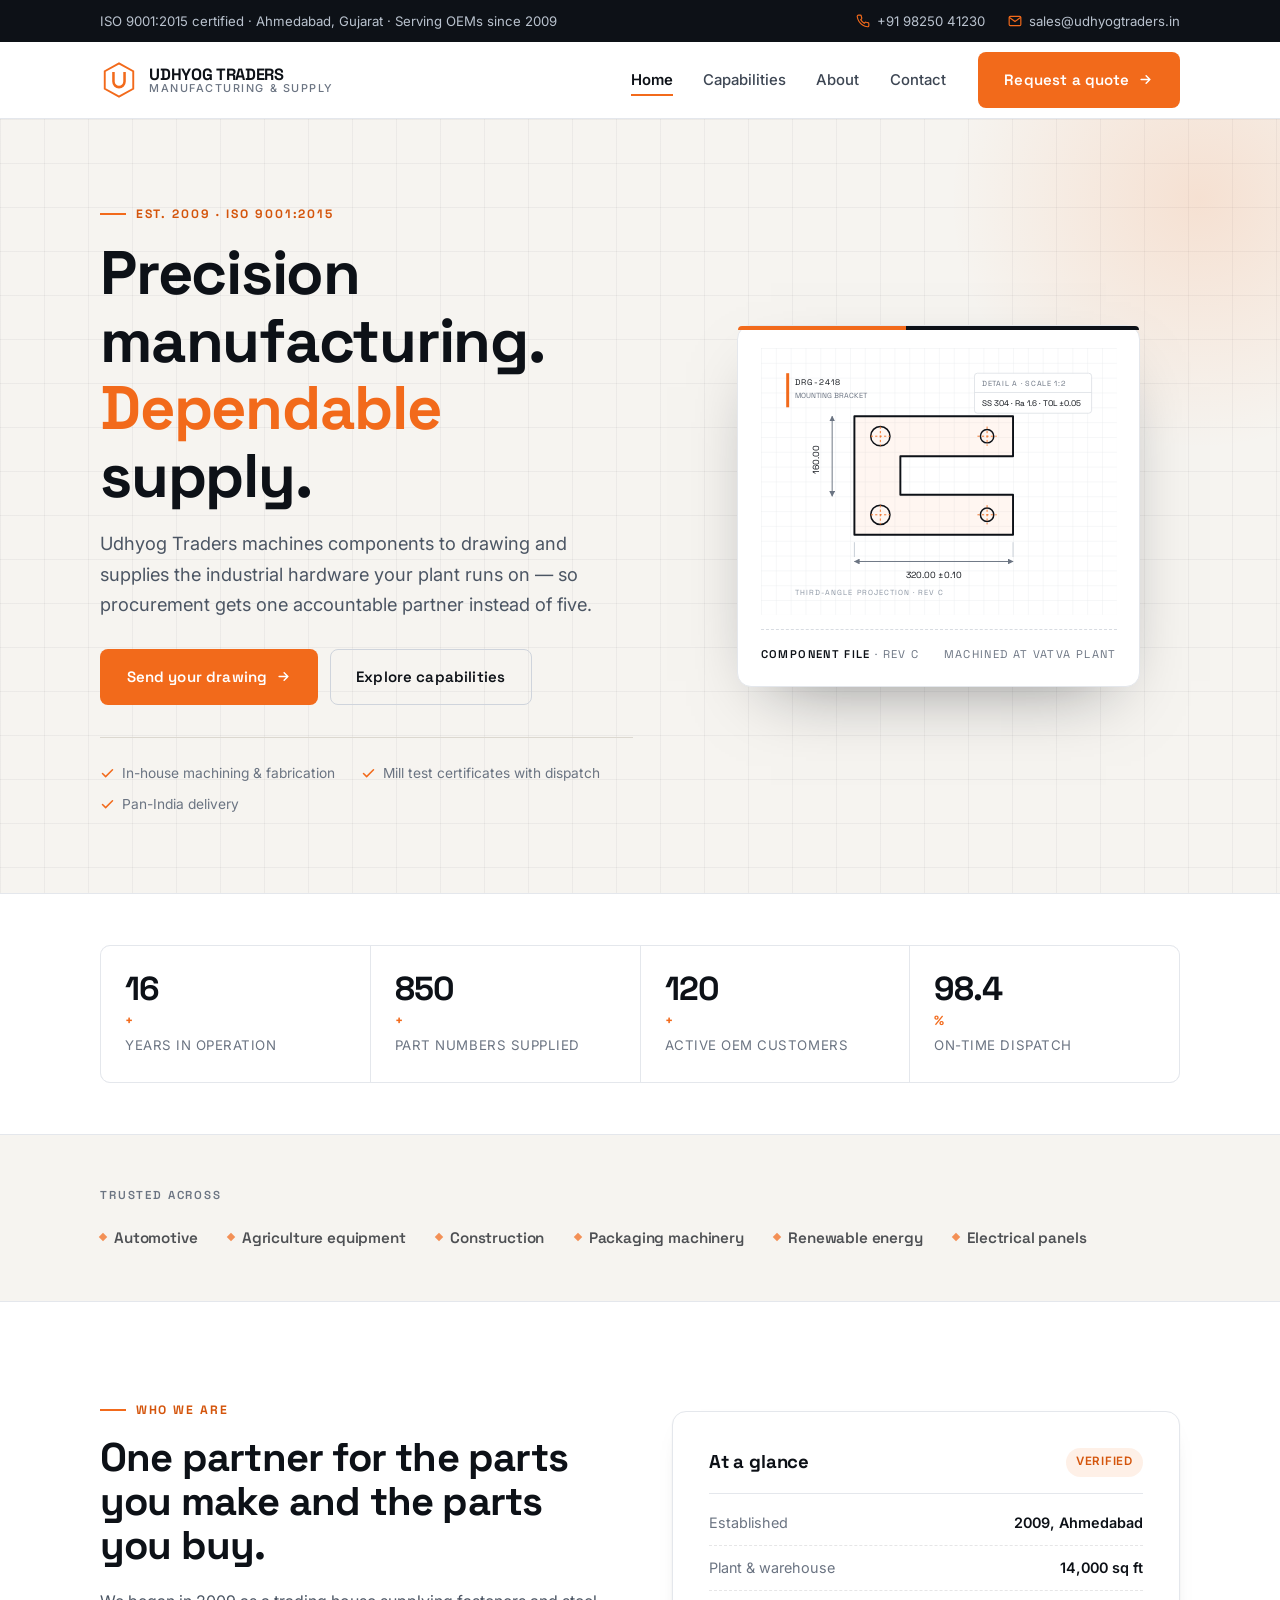
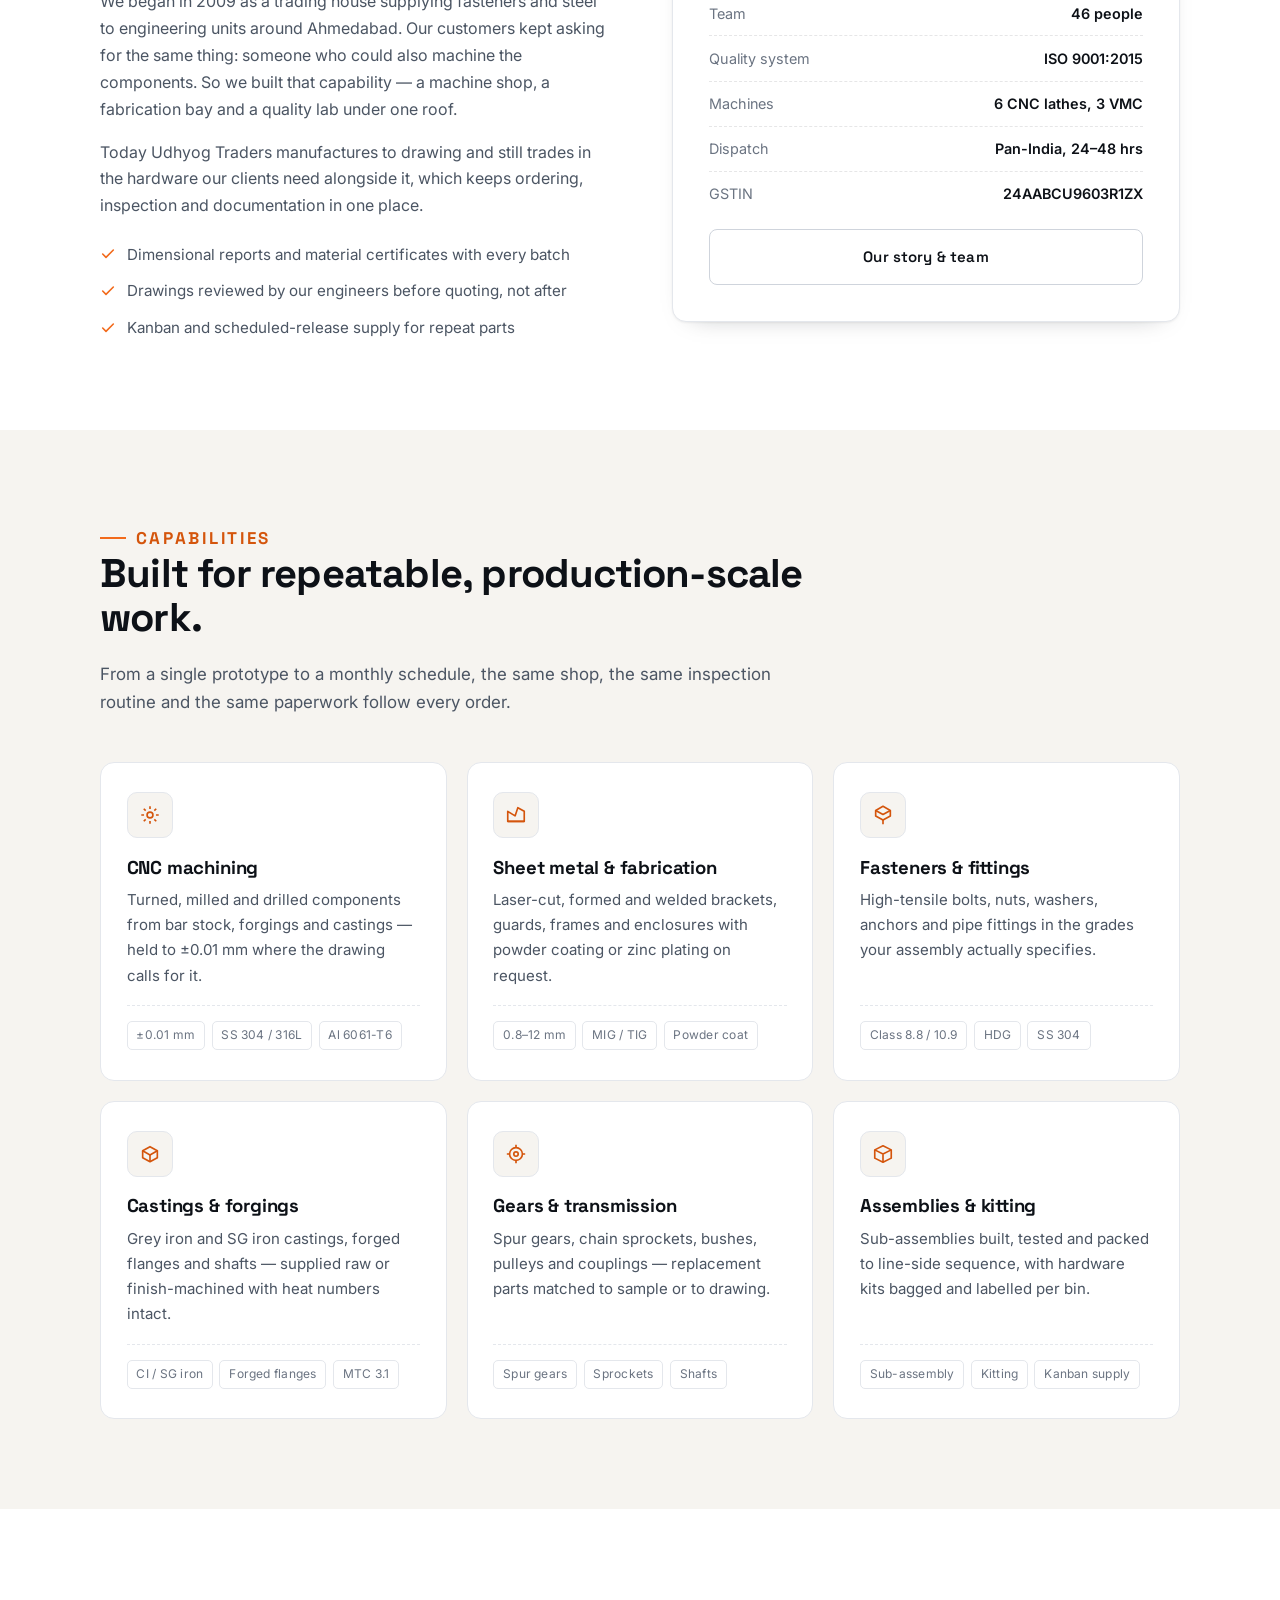
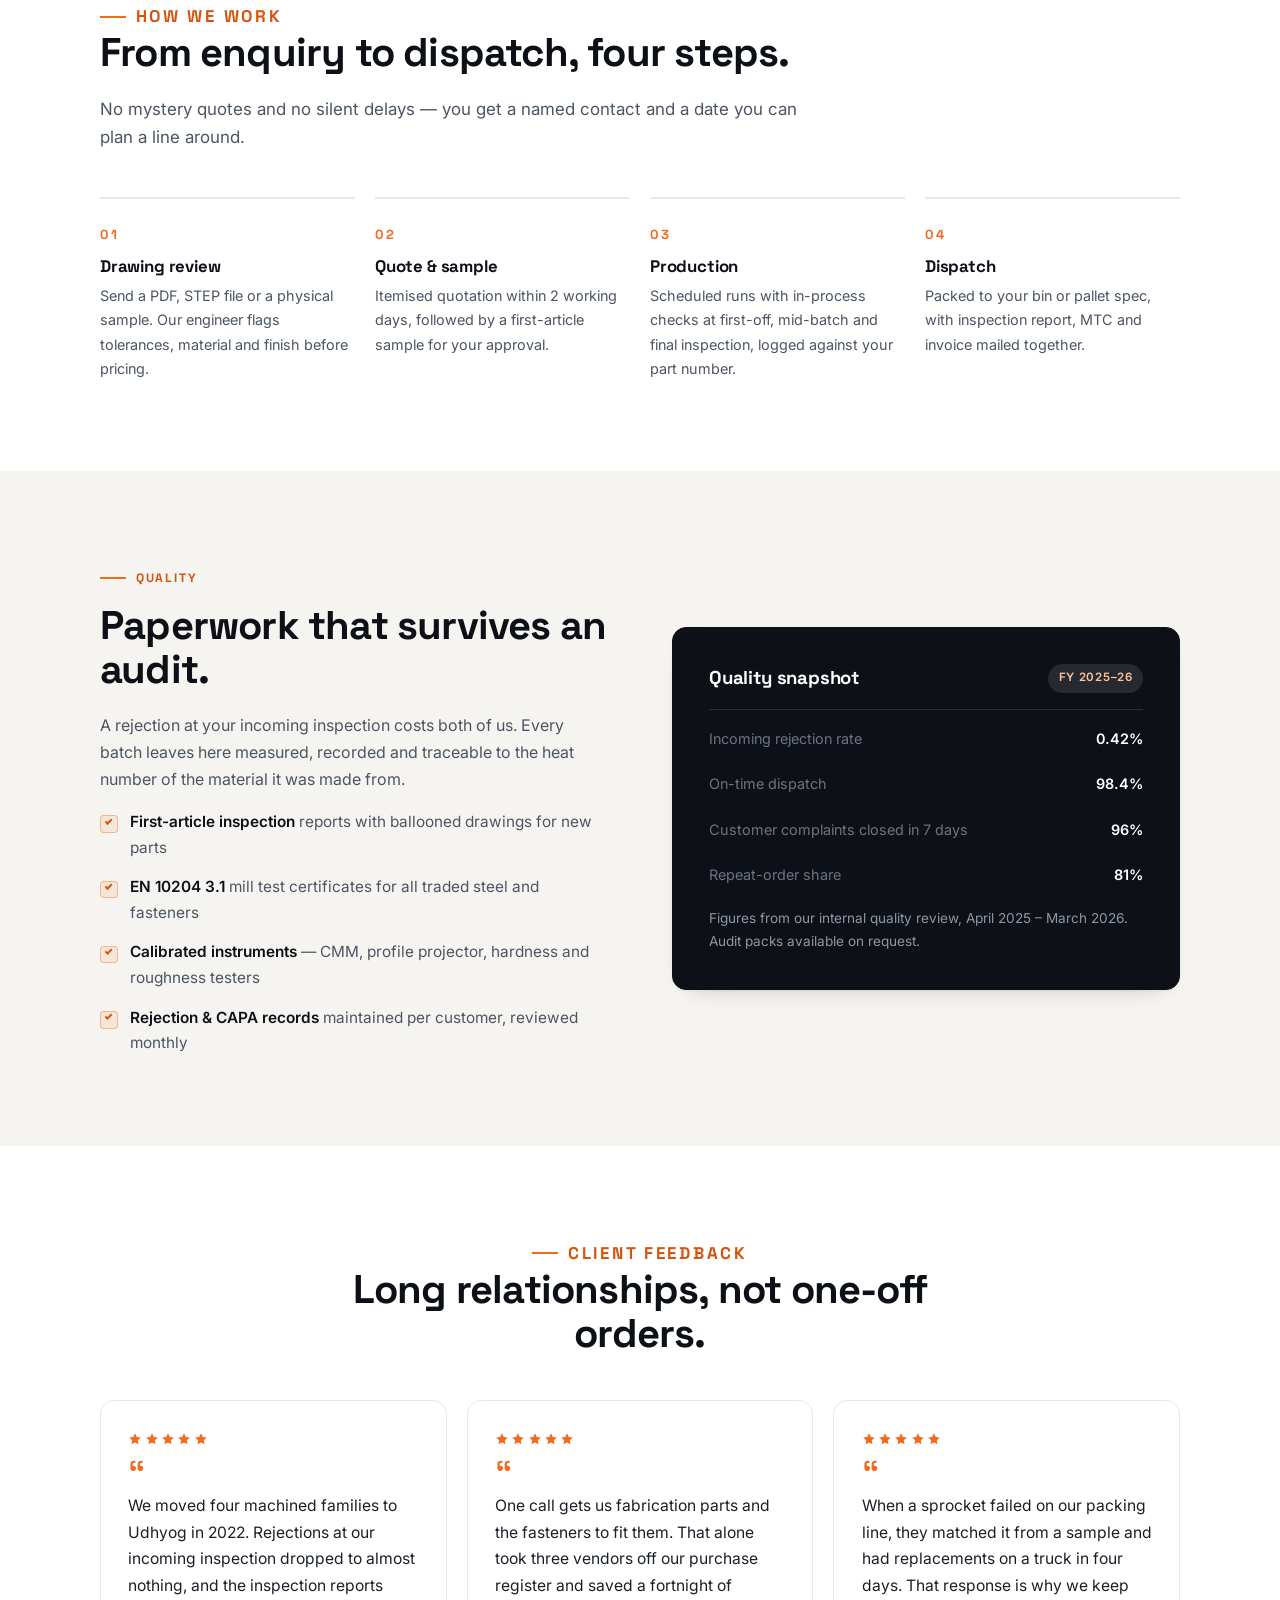
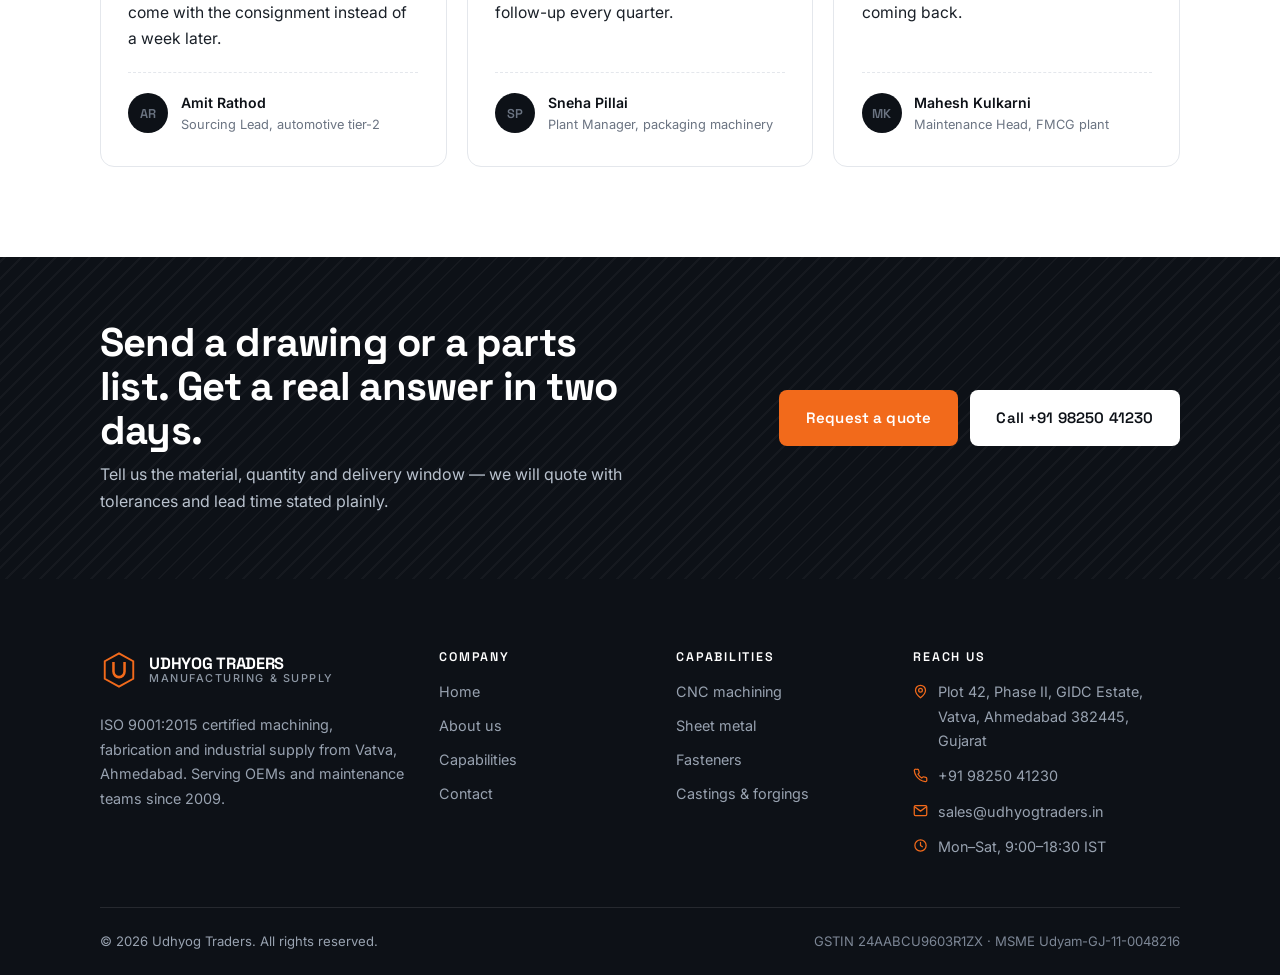
==== index.html @ 99cff49b "Add UDHyog Traders static marketing site Four plain HTML pages with shared CSS/JS, generated PDF cat" ====
<!DOCTYPE html>
<html lang="en">
<head>
<meta charset="utf-8">
<meta name="viewport" content="width=device-width, initial-scale=1">
<title>Udhyog Traders — Precision Manufacturing &amp; Industrial Supply</title>
<meta name="description" content="Udhyog Traders is an ISO 9001:2015 certified manufacturer and supplier of CNC machined components, sheet metal fabrication, fasteners and industrial hardware from Ahmedabad, India.">
<link rel="icon" href="favicon.svg" type="image/svg+xml">
<link rel="preconnect" href="https://fonts.googleapis.com">
<link rel="preconnect" href="https://fonts.gstatic.com" crossorigin>
<link href="https://fonts.googleapis.com/css2?family=Inter:wght@400;500;600;700&family=Space+Grotesk:wght@500;600;700&display=swap" rel="stylesheet">
<link rel="stylesheet" href="css/styles.css">
</head>
<body>
<a class="skip-link" href="#main">Skip to content</a>

<div class="topbar">
  <div class="container">
    <p class="topbar-note">ISO 9001:2015 certified · Ahmedabad, Gujarat · Serving OEMs since 2009</p>
    <div class="topbar-contact">
      <a href="tel:+919825041230">
        <svg width="14" height="14" viewBox="0 0 24 24" fill="none" stroke="currentColor" stroke-width="2" stroke-linecap="round" aria-hidden="true"><path d="M22 16.9v3a2 2 0 0 1-2.2 2 19.8 19.8 0 0 1-8.6-3.1 19.5 19.5 0 0 1-6-6A19.8 19.8 0 0 1 2.1 4.2 2 2 0 0 1 4.1 2h3a2 2 0 0 1 2 1.7c.1 1 .4 1.9.7 2.8a2 2 0 0 1-.5 2.1L8.1 9.9a16 16 0 0 0 6 6l1.3-1.3a2 2 0 0 1 2.1-.4c.9.3 1.8.6 2.8.7a2 2 0 0 1 1.7 2z"/></svg>
        +91 98250 41230
      </a>
      <a href="mailto:sales@udhyogtraders.in">
        <svg width="14" height="14" viewBox="0 0 24 24" fill="none" stroke="currentColor" stroke-width="2" stroke-linecap="round" stroke-linejoin="round" aria-hidden="true"><rect x="2" y="4" width="20" height="16" rx="2"/><path d="m2.5 6 9.5 7 9.5-7"/></svg>
        sales@udhyogtraders.in
      </a>
    </div>
  </div>
</div>

<header class="site-header">
  <div class="container">
    <a class="brand" href="index.html" aria-label="Udhyog Traders — home">
      <svg class="brand-mark" viewBox="0 0 48 48" aria-hidden="true">
        <path d="M24 3 42 13v22L24 45 6 35V13z" fill="none" stroke="currentColor" stroke-width="2.4"/>
        <path d="M17 14v12a7 7 0 0 0 14 0V14" fill="none" stroke="currentColor" stroke-width="3.2"/>
      </svg>
      <span>
        <span class="brand-name">UDHYOG TRADERS</span>
        <span class="brand-tag">Manufacturing &amp; Supply</span>
      </span>
    </a>

    <button class="nav-toggle" type="button" aria-expanded="false" aria-controls="primary-nav" aria-label="Toggle navigation">
      <span></span><span></span><span></span>
    </button>

    <nav class="nav" id="primary-nav" aria-label="Primary">
      <ul class="nav-links">
        <li><a href="index.html" aria-current="page">Home</a></li>
        <li><a href="products.html">Capabilities</a></li>
        <li><a href="about.html">About</a></li>
        <li><a href="contact.html">Contact</a></li>
      </ul>
      <a class="btn" href="contact.html">Request a quote
        <svg width="15" height="15" viewBox="0 0 24 24" fill="none" stroke="currentColor" stroke-width="2.4" stroke-linecap="round" stroke-linejoin="round" aria-hidden="true"><path d="M5 12h14M13 6l6 6-6 6"/></svg>
      </a>
    </nav>
  </div>
</header>

<main id="main">

  <!-- Hero -->
  <section class="hero">
    <div class="container">
      <div class="hero-copy">
        <p class="eyebrow">Est. 2009 · ISO 9001:2015</p>
        <h1>Precision manufacturing.<br><span class="accent">Dependable</span> supply.</h1>
        <p class="lead">Udhyog Traders machines components to drawing and supplies the industrial hardware your plant runs on — so procurement gets one accountable partner instead of five.</p>
        <div class="btn-row">
          <a class="btn" href="contact.html">Send your drawing
            <svg width="15" height="15" viewBox="0 0 24 24" fill="none" stroke="currentColor" stroke-width="2.4" stroke-linecap="round" stroke-linejoin="round" aria-hidden="true"><path d="M5 12h14M13 6l6 6-6 6"/></svg>
          </a>
          <a class="btn btn--ghost" href="products.html">Explore capabilities</a>
        </div>
        <div class="hero-meta">
          <span>
            <svg width="15" height="15" viewBox="0 0 24 24" fill="none" stroke="currentColor" stroke-width="2.4" stroke-linecap="round" stroke-linejoin="round" aria-hidden="true"><path d="m20 6-11 11-5-5"/></svg>
            In-house machining &amp; fabrication
          </span>
          <span>
            <svg width="15" height="15" viewBox="0 0 24 24" fill="none" stroke="currentColor" stroke-width="2.4" stroke-linecap="round" stroke-linejoin="round" aria-hidden="true"><path d="m20 6-11 11-5-5"/></svg>
            Mill test certificates with dispatch
          </span>
          <span>
            <svg width="15" height="15" viewBox="0 0 24 24" fill="none" stroke="currentColor" stroke-width="2.4" stroke-linecap="round" stroke-linejoin="round" aria-hidden="true"><path d="m20 6-11 11-5-5"/></svg>
            Pan-India delivery
          </span>
        </div>
      </div>

      <figure class="hero-art">
        <svg viewBox="0 0 480 360" role="img" aria-label="Technical drawing of a machined mounting bracket with tolerances">
          <defs>
            <pattern id="bp-grid" width="20" height="20" patternUnits="userSpaceOnUse">
              <path d="M20 0H0v20" fill="none" stroke="#e8eaee" stroke-width="1"/>
            </pattern>
            <marker id="arrow" viewBox="0 0 10 10" refX="9" refY="5" markerWidth="6" markerHeight="6" orient="auto-start-reverse">
              <path d="M0 0 10 5 0 10z" fill="#6b7482"/>
            </marker>
          </defs>
          <rect width="480" height="360" fill="#fff"/>
          <rect width="480" height="360" fill="url(#bp-grid)"/>

          <!-- part outline -->
          <path d="M126 92h214v54h-152v52h152v54H126z" fill="rgba(242,106,27,.06)" stroke="#0d1117" stroke-width="2.6" stroke-linejoin="round"/>
          <!-- holes -->
          <circle cx="161" cy="119" r="13" fill="none" stroke="#0d1117" stroke-width="2"/>
          <circle cx="161" cy="225" r="13" fill="none" stroke="#0d1117" stroke-width="2"/>
          <circle cx="305" cy="119" r="9" fill="none" stroke="#0d1117" stroke-width="2"/>
          <circle cx="305" cy="225" r="9" fill="none" stroke="#0d1117" stroke-width="2"/>
          <!-- centre marks -->
          <path d="M148 119h26M161 106v26M292 119h26M305 106v26M148 225h26M161 212v26M292 225h26M305 212v26" stroke="#f26a1b" stroke-width="1.2" stroke-dasharray="3 3"/>

          <!-- horizontal dimension -->
          <path d="M126 288h214" stroke="#6b7482" stroke-width="1.3" marker-start="url(#arrow)" marker-end="url(#arrow)"/>
          <path d="M126 262v20M340 262v20" stroke="#c3c9d2" stroke-width="1.2"/>
          <text x="233" y="310" text-anchor="middle" font-family="Space Grotesk, sans-serif" font-size="12" fill="#0d1117">320.00 ±0.10</text>

          <!-- vertical dimension -->
          <path d="M96 92v108" stroke="#6b7482" stroke-width="1.3" marker-start="url(#arrow)" marker-end="url(#arrow)"/>
          <text x="78" y="150" text-anchor="middle" font-family="Space Grotesk, sans-serif" font-size="12" fill="#0d1117" transform="rotate(-90 78 150)">160.00</text>

          <!-- callout -->
          <rect x="288" y="34" width="158" height="54" rx="4" fill="#fff" stroke="#d8dce2"/>
          <path d="M288 60h158" stroke="#d8dce2"/>
          <text x="298" y="51" font-family="Space Grotesk, sans-serif" font-size="10" letter-spacing="1" fill="#6b7482">DETAIL A · SCALE 1:2</text>
          <text x="298" y="78" font-family="Space Grotesk, sans-serif" font-size="11" fill="#0d1117">SS 304 · Ra 1.6 · TOL ±0.05</text>

          <!-- accent marker -->
          <rect x="34" y="34" width="4" height="46" fill="#f26a1b"/>
          <text x="46" y="50" font-family="Space Grotesk, sans-serif" font-size="11" letter-spacing="1.6" fill="#0d1117">DRG-2418</text>
          <text x="46" y="68" font-family="Space Grotesk, sans-serif" font-size="10" fill="#6b7482">MOUNTING BRACKET</text>
          <text x="46" y="333" font-family="Space Grotesk, sans-serif" font-size="10" letter-spacing="1.4" fill="#8d97a4">THIRD-ANGLE PROJECTION · REV C</text>
        </svg>
        <figcaption>
          <span><strong>Component file</strong> · Rev C</span>
          <span>Machined at Vatva plant</span>
        </figcaption>
      </figure>
    </div>
  </section>

  <!-- Stats -->
  <section class="section--tight">
    <div class="container">
      <dl class="stats reveal">
        <div class="stat">
          <dt><strong>16<span class="unit">+</span></strong><span>Years in operation</span></dt>
        </div>
        <div class="stat">
          <dt><strong>850<span class="unit">+</span></strong><span>Part numbers supplied</span></dt>
        </div>
        <div class="stat">
          <dt><strong>120<span class="unit">+</span></strong><span>Active OEM customers</span></dt>
        </div>
        <div class="stat">
          <dt><strong>98.4<span class="unit">%</span></strong><span>On-time dispatch</span></dt>
        </div>
      </dl>
    </div>
  </section>

  <!-- Industries -->
  <section class="section--tight" style="border-top:1px solid var(--line);border-bottom:1px solid var(--line);background:var(--sand)">
    <div class="container">
      <div class="industry-strip">
        <span class="label">Trusted across</span>
        <ul class="industry-list">
          <li>Automotive</li>
          <li>Agriculture equipment</li>
          <li>Construction</li>
          <li>Packaging machinery</li>
          <li>Renewable energy</li>
          <li>Electrical panels</li>
        </ul>
      </div>
    </div>
  </section>

  <!-- About -->
  <section class="section">
    <div class="container split">
      <div class="reveal">
        <p class="eyebrow">Who we are</p>
        <h2>One partner for the parts you make and the parts you buy.</h2>
        <p>We began in 2009 as a trading house supplying fasteners and steel to engineering units around Ahmedabad. Our customers kept asking for the same thing: someone who could also machine the components. So we built that capability — a machine shop, a fabrication bay and a quality lab under one roof.</p>
        <p style="margin-bottom:0">Today Udhyog Traders manufactures to drawing and still trades in the hardware our clients need alongside it, which keeps ordering, inspection and documentation in one place.</p>
        <ul class="checklist">
          <li>
            <svg width="16" height="16" viewBox="0 0 24 24" fill="none" stroke="currentColor" stroke-width="2.4" stroke-linecap="round" stroke-linejoin="round" aria-hidden="true"><path d="m20 6-11 11-5-5"/></svg>
            Dimensional reports and material certificates with every batch
          </li>
          <li>
            <svg width="16" height="16" viewBox="0 0 24 24" fill="none" stroke="currentColor" stroke-width="2.4" stroke-linecap="round" stroke-linejoin="round" aria-hidden="true"><path d="m20 6-11 11-5-5"/></svg>
            Drawings reviewed by our engineers before quoting, not after
          </li>
          <li>
            <svg width="16" height="16" viewBox="0 0 24 24" fill="none" stroke="currentColor" stroke-width="2.4" stroke-linecap="round" stroke-linejoin="round" aria-hidden="true"><path d="m20 6-11 11-5-5"/></svg>
            Kanban and scheduled-release supply for repeat parts
          </li>
        </ul>
      </div>

      <div class="panel reveal">
        <div class="panel-head">
          <h3>At a glance</h3>
          <span class="tag">Verified</span>
        </div>
        <div class="spec-list">
          <div><span>Established</span><span>2009, Ahmedabad</span></div>
          <div><span>Plant &amp; warehouse</span><span>14,000 sq ft</span></div>
          <div><span>Team</span><span>46 people</span></div>
          <div><span>Quality system</span><span>ISO 9001:2015</span></div>
          <div><span>Machines</span><span>6 CNC lathes, 3 VMC</span></div>
          <div><span>Dispatch</span><span>Pan-India, 24–48 hrs</span></div>
          <div><span>GSTIN</span><span>24AABCU9603R1ZX</span></div>
        </div>
        <a class="btn btn--ghost btn--block" href="about.html" style="margin-top:1.4rem">Our story &amp; team</a>
      </div>
    </div>
  </section>

  <!-- Capabilities -->
  <section class="section section--sand">
    <div class="container">
      <div class="section-head">
        <p class="eyebrow">Capabilities</p>
        <h2>Built for repeatable, production-scale work.</h2>
        <p>From a single prototype to a monthly schedule, the same shop, the same inspection routine and the same paperwork follow every order.</p>
      </div>

      <div class="grid grid--3">
        <article class="card reveal">
          <span class="card-icon" aria-hidden="true">
            <svg width="22" height="22" viewBox="0 0 24 24" fill="none" stroke="currentColor" stroke-width="1.8"><circle cx="12" cy="12" r="3.2"/><path d="M12 2.5v3M12 18.5v3M2.5 12h3M18.5 12h3M5.2 5.2l2.1 2.1M16.7 16.7l2.1 2.1M18.8 5.2l-2.1 2.1M7.3 16.7l-2.1 2.1"/></svg>
          </span>
          <h3>CNC machining</h3>
          <p>Turned, milled and drilled components from bar stock, forgings and castings — held to ±0.01 mm where the drawing calls for it.</p>
          <ul class="card-tags"><li>±0.01 mm</li><li>SS 304 / 316L</li><li>Al 6061-T6</li></ul>
        </article>

        <article class="card reveal">
          <span class="card-icon" aria-hidden="true">
            <svg width="22" height="22" viewBox="0 0 24 24" fill="none" stroke="currentColor" stroke-width="1.8" stroke-linejoin="round"><path d="M3 19V8l8 5 3-9 7 4v11z"/><path d="M3 19h18"/></svg>
          </span>
          <h3>Sheet metal &amp; fabrication</h3>
          <p>Laser-cut, formed and welded brackets, guards, frames and enclosures with powder coating or zinc plating on request.</p>
          <ul class="card-tags"><li>0.8–12 mm</li><li>MIG / TIG</li><li>Powder coat</li></ul>
        </article>

        <article class="card reveal">
          <span class="card-icon" aria-hidden="true">
            <svg width="22" height="22" viewBox="0 0 24 24" fill="none" stroke="currentColor" stroke-width="1.8" stroke-linejoin="round"><path d="M12 2.5 20 7v6l-8 4.5L4 13V7z"/><path d="M12 17.5V22M4 7l8 4.5L20 7"/></svg>
          </span>
          <h3>Fasteners &amp; fittings</h3>
          <p>High-tensile bolts, nuts, washers, anchors and pipe fittings in the grades your assembly actually specifies.</p>
          <ul class="card-tags"><li>Class 8.8 / 10.9</li><li>HDG</li><li>SS 304</li></ul>
        </article>

        <article class="card reveal">
          <span class="card-icon" aria-hidden="true">
            <svg width="22" height="22" viewBox="0 0 24 24" fill="none" stroke="currentColor" stroke-width="1.8" stroke-linejoin="round"><path d="M4 8.5 12 4l8 4.5-8 4.5z"/><path d="M4 8.5V16l8 4.5 8-4.5V8.5"/><path d="M12 13v7.5"/></svg>
          </span>
          <h3>Castings &amp; forgings</h3>
          <p>Grey iron and SG iron castings, forged flanges and shafts — supplied raw or finish-machined with heat numbers intact.</p>
          <ul class="card-tags"><li>CI / SG iron</li><li>Forged flanges</li><li>MTC 3.1</li></ul>
        </article>

        <article class="card reveal">
          <span class="card-icon" aria-hidden="true">
            <svg width="22" height="22" viewBox="0 0 24 24" fill="none" stroke="currentColor" stroke-width="1.8" stroke-linejoin="round"><circle cx="12" cy="12" r="7"/><circle cx="12" cy="12" r="2.4"/><path d="M12 2v3M12 19v3M2 12h3M19 12h3"/></svg>
          </span>
          <h3>Gears &amp; transmission</h3>
          <p>Spur gears, chain sprockets, bushes, pulleys and couplings — replacement parts matched to sample or to drawing.</p>
          <ul class="card-tags"><li>Spur gears</li><li>Sprockets</li><li>Shafts</li></ul>
        </article>

        <article class="card reveal">
          <span class="card-icon" aria-hidden="true">
            <svg width="22" height="22" viewBox="0 0 24 24" fill="none" stroke="currentColor" stroke-width="1.8" stroke-linejoin="round"><path d="M3 7.5 12 3l9 4.5v9L12 21l-9-4.5z"/><path d="M3 7.5 12 12l9-4.5M12 12v9"/></svg>
          </span>
          <h3>Assemblies &amp; kitting</h3>
          <p>Sub-assemblies built, tested and packed to line-side sequence, with hardware kits bagged and labelled per bin.</p>
          <ul class="card-tags"><li>Sub-assembly</li><li>Kitting</li><li>Kanban supply</li></ul>
        </article>
      </div>
    </div>
  </section>

  <!-- Process -->
  <section class="section">
    <div class="container">
      <div class="section-head">
        <p class="eyebrow">How we work</p>
        <h2>From enquiry to dispatch, four steps.</h2>
        <p>No mystery quotes and no silent delays — you get a named contact and a date you can plan a line around.</p>
      </div>

      <div class="process">
        <article class="step reveal">
          <h3>Drawing review</h3>
          <p>Send a PDF, STEP file or a physical sample. Our engineer flags tolerances, material and finish before pricing.</p>
        </article>
        <article class="step reveal">
          <h3>Quote &amp; sample</h3>
          <p>Itemised quotation within 2 working days, followed by a first-article sample for your approval.</p>
        </article>
        <article class="step reveal">
          <h3>Production</h3>
          <p>Scheduled runs with in-process checks at first-off, mid-batch and final inspection, logged against your part number.</p>
        </article>
        <article class="step reveal">
          <h3>Dispatch</h3>
          <p>Packed to your bin or pallet spec, with inspection report, MTC and invoice mailed together.</p>
        </article>
      </div>
    </div>
  </section>

  <!-- Quality -->
  <section class="section section--sand">
    <div class="container split">
      <div class="reveal">
        <p class="eyebrow">Quality</p>
        <h2>Paperwork that survives an audit.</h2>
        <p>A rejection at your incoming inspection costs both of us. Every batch leaves here measured, recorded and traceable to the heat number of the material it was made from.</p>
        <ul class="feature-list">
          <li><strong>First-article inspection</strong> reports with ballooned drawings for new parts</li>
          <li><strong>EN 10204 3.1</strong> mill test certificates for all traded steel and fasteners</li>
          <li><strong>Calibrated instruments</strong> — CMM, profile projector, hardness and roughness testers</li>
          <li><strong>Rejection &amp; CAPA records</strong> maintained per customer, reviewed monthly</li>
        </ul>
      </div>

      <div class="panel panel--ink reveal">
        <div class="panel-head">
          <h3>Quality snapshot</h3>
          <span class="tag tag--light">FY 2025–26</span>
        </div>
        <dl class="spec-list">
          <div><span>Incoming rejection rate</span><span style="color:#fff">0.42%</span></div>
          <div><span>On-time dispatch</span><span style="color:#fff">98.4%</span></div>
          <div><span>Customer complaints closed in 7 days</span><span style="color:#fff">96%</span></div>
          <div><span>Repeat-order share</span><span style="color:#fff">81%</span></div>
        </dl>
        <p style="margin:1.25rem 0 0;font-size:.85rem;color:#8d97a4">Figures from our internal quality review, April 2025 – March 2026. Audit packs available on request.</p>
      </div>
    </div>
  </section>

  <!-- Testimonials -->
  <section class="section">
    <div class="container">
      <div class="section-head section-head--center">
        <p class="eyebrow">Client feedback</p>
        <h2>Long relationships, not one-off orders.</h2>
      </div>

      <div class="grid grid--3">
        <figure class="quote-card reveal" style="margin:0">
          <div class="stars" aria-label="5 out of 5">
            <svg width="14" height="14" viewBox="0 0 24 24" fill="currentColor" aria-hidden="true"><path d="m12 2 3 6.6 7 .8-5.2 4.8 1.4 7L12 17.8 5.8 21.2l1.4-7L2 9.4l7-.8z"/></svg>
            <svg width="14" height="14" viewBox="0 0 24 24" fill="currentColor" aria-hidden="true"><path d="m12 2 3 6.6 7 .8-5.2 4.8 1.4 7L12 17.8 5.8 21.2l1.4-7L2 9.4l7-.8z"/></svg>
            <svg width="14" height="14" viewBox="0 0 24 24" fill="currentColor" aria-hidden="true"><path d="m12 2 3 6.6 7 .8-5.2 4.8 1.4 7L12 17.8 5.8 21.2l1.4-7L2 9.4l7-.8z"/></svg>
            <svg width="14" height="14" viewBox="0 0 24 24" fill="currentColor" aria-hidden="true"><path d="m12 2 3 6.6 7 .8-5.2 4.8 1.4 7L12 17.8 5.8 21.2l1.4-7L2 9.4l7-.8z"/></svg>
            <svg width="14" height="14" viewBox="0 0 24 24" fill="currentColor" aria-hidden="true"><path d="m12 2 3 6.6 7 .8-5.2 4.8 1.4 7L12 17.8 5.8 21.2l1.4-7L2 9.4l7-.8z"/></svg>
          </div>
          <blockquote>We moved four machined families to Udhyog in 2022. Rejections at our incoming inspection dropped to almost nothing, and the inspection reports come with the consignment instead of a week later.</blockquote>
          <figcaption class="quote-by">
            <span class="avatar">AR</span>
            <span><strong>Amit Rathod</strong><span>Sourcing Lead, automotive tier-2</span></span>
          </figcaption>
        </figure>

        <figure class="quote-card reveal" style="margin:0">
          <div class="stars" aria-label="5 out of 5">
            <svg width="14" height="14" viewBox="0 0 24 24" fill="currentColor" aria-hidden="true"><path d="m12 2 3 6.6 7 .8-5.2 4.8 1.4 7L12 17.8 5.8 21.2l1.4-7L2 9.4l7-.8z"/></svg>
            <svg width="14" height="14" viewBox="0 0 24 24" fill="currentColor" aria-hidden="true"><path d="m12 2 3 6.6 7 .8-5.2 4.8 1.4 7L12 17.8 5.8 21.2l1.4-7L2 9.4l7-.8z"/></svg>
            <svg width="14" height="14" viewBox="0 0 24 24" fill="currentColor" aria-hidden="true"><path d="m12 2 3 6.6 7 .8-5.2 4.8 1.4 7L12 17.8 5.8 21.2l1.4-7L2 9.4l7-.8z"/></svg>
            <svg width="14" height="14" viewBox="0 0 24 24" fill="currentColor" aria-hidden="true"><path d="m12 2 3 6.6 7 .8-5.2 4.8 1.4 7L12 17.8 5.8 21.2l1.4-7L2 9.4l7-.8z"/></svg>
            <svg width="14" height="14" viewBox="0 0 24 24" fill="currentColor" aria-hidden="true"><path d="m12 2 3 6.6 7 .8-5.2 4.8 1.4 7L12 17.8 5.8 21.2l1.4-7L2 9.4l7-.8z"/></svg>
          </div>
          <blockquote>One call gets us fabrication parts and the fasteners to fit them. That alone took three vendors off our purchase register and saved a fortnight of follow-up every quarter.</blockquote>
          <figcaption class="quote-by">
            <span class="avatar">SP</span>
            <span><strong>Sneha Pillai</strong><span>Plant Manager, packaging machinery</span></span>
          </figcaption>
        </figure>

        <figure class="quote-card reveal" style="margin:0">
          <div class="stars" aria-label="5 out of 5">
            <svg width="14" height="14" viewBox="0 0 24 24" fill="currentColor" aria-hidden="true"><path d="m12 2 3 6.6 7 .8-5.2 4.8 1.4 7L12 17.8 5.8 21.2l1.4-7L2 9.4l7-.8z"/></svg>
            <svg width="14" height="14" viewBox="0 0 24 24" fill="currentColor" aria-hidden="true"><path d="m12 2 3 6.6 7 .8-5.2 4.8 1.4 7L12 17.8 5.8 21.2l1.4-7L2 9.4l7-.8z"/></svg>
            <svg width="14" height="14" viewBox="0 0 24 24" fill="currentColor" aria-hidden="true"><path d="m12 2 3 6.6 7 .8-5.2 4.8 1.4 7L12 17.8 5.8 21.2l1.4-7L2 9.4l7-.8z"/></svg>
            <svg width="14" height="14" viewBox="0 0 24 24" fill="currentColor" aria-hidden="true"><path d="m12 2 3 6.6 7 .8-5.2 4.8 1.4 7L12 17.8 5.8 21.2l1.4-7L2 9.4l7-.8z"/></svg>
            <svg width="14" height="14" viewBox="0 0 24 24" fill="currentColor" aria-hidden="true"><path d="m12 2 3 6.6 7 .8-5.2 4.8 1.4 7L12 17.8 5.8 21.2l1.4-7L2 9.4l7-.8z"/></svg>
          </div>
          <blockquote>When a sprocket failed on our packing line, they matched it from a sample and had replacements on a truck in four days. That response is why we keep coming back.</blockquote>
          <figcaption class="quote-by">
            <span class="avatar">MK</span>
            <span><strong>Mahesh Kulkarni</strong><span>Maintenance Head, FMCG plant</span></span>
          </figcaption>
        </figure>
      </div>
    </div>
  </section>

  <!-- CTA -->
  <section class="cta-band">
    <div class="container">
      <div>
        <h2>Send a drawing or a parts list. Get a real answer in two days.</h2>
        <p>Tell us the material, quantity and delivery window — we will quote with tolerances and lead time stated plainly.</p>
      </div>
      <div class="btn-row">
        <a class="btn" href="contact.html">Request a quote</a>
        <a class="btn btn--light" href="tel:+919825041230">Call +91 98250 41230</a>
      </div>
    </div>
  </section>

</main>

<footer class="site-footer">
  <div class="container">
    <div class="footer-grid">
      <div class="footer-about">
        <a class="brand" href="index.html" aria-label="Udhyog Traders — home">
          <svg class="brand-mark" viewBox="0 0 48 48" aria-hidden="true">
            <path d="M24 3 42 13v22L24 45 6 35V13z" fill="none" stroke="currentColor" stroke-width="2.4"/>
            <path d="M17 14v12a7 7 0 0 0 14 0V14" fill="none" stroke="currentColor" stroke-width="3.2"/>
          </svg>
          <span>
            <span class="brand-name">UDHYOG TRADERS</span>
            <span class="brand-tag">Manufacturing &amp; Supply</span>
          </span>
        </a>
        <p>ISO 9001:2015 certified machining, fabrication and industrial supply from Vatva, Ahmedabad. Serving OEMs and maintenance teams since 2009.</p>
      </div>

      <div>
        <h4>Company</h4>
        <ul class="footer-links">
          <li><a href="index.html">Home</a></li>
          <li><a href="about.html">About us</a></li>
          <li><a href="products.html">Capabilities</a></li>
          <li><a href="contact.html">Contact</a></li>
        </ul>
      </div>

      <div>
        <h4>Capabilities</h4>
        <ul class="footer-links">
          <li><a href="products.html#machining">CNC machining</a></li>
          <li><a href="products.html#fabrication">Sheet metal</a></li>
          <li><a href="products.html#fasteners">Fasteners</a></li>
          <li><a href="products.html#castings">Castings &amp; forgings</a></li>
        </ul>
      </div>

      <div>
        <h4>Reach us</h4>
        <ul class="footer-contact">
          <li>
            <svg width="15" height="15" viewBox="0 0 24 24" fill="none" stroke="currentColor" stroke-width="2" stroke-linecap="round" stroke-linejoin="round" aria-hidden="true"><path d="M20 10c0 6-8 12-8 12s-8-6-8-12a8 8 0 0 1 16 0z"/><circle cx="12" cy="10" r="3"/></svg>
            <span>Plot 42, Phase II, GIDC Estate,<br>Vatva, Ahmedabad 382445, Gujarat</span>
          </li>
          <li>
            <svg width="15" height="15" viewBox="0 0 24 24" fill="none" stroke="currentColor" stroke-width="2" stroke-linecap="round" aria-hidden="true"><path d="M22 16.9v3a2 2 0 0 1-2.2 2 19.8 19.8 0 0 1-8.6-3.1 19.5 19.5 0 0 1-6-6A19.8 19.8 0 0 1 2.1 4.2 2 2 0 0 1 4.1 2h3a2 2 0 0 1 2 1.7c.1 1 .4 1.9.7 2.8a2 2 0 0 1-.5 2.1L8.1 9.9a16 16 0 0 0 6 6l1.3-1.3a2 2 0 0 1 2.1-.4c.9.3 1.8.6 2.8.7a2 2 0 0 1 1.7 2z"/></svg>
            <a href="tel:+919825041230">+91 98250 41230</a>
          </li>
          <li>
            <svg width="15" height="15" viewBox="0 0 24 24" fill="none" stroke="currentColor" stroke-width="2" stroke-linecap="round" stroke-linejoin="round" aria-hidden="true"><rect x="2" y="4" width="20" height="16" rx="2"/><path d="m2.5 6 9.5 7 9.5-7"/></svg>
            <a href="mailto:sales@udhyogtraders.in">sales@udhyogtraders.in</a>
          </li>
          <li>
            <svg width="15" height="15" viewBox="0 0 24 24" fill="none" stroke="currentColor" stroke-width="2" stroke-linecap="round" stroke-linejoin="round" aria-hidden="true"><circle cx="12" cy="12" r="9"/><path d="M12 7v5l3 2"/></svg>
            <span>Mon–Sat, 9:00–18:30 IST</span>
          </li>
        </ul>
      </div>
    </div>

    <div class="footer-bottom">
      <p>© <span data-year>2026</span> Udhyog Traders. All rights reserved.</p>
      <p class="gst">GSTIN 24AABCU9603R1ZX · MSME Udyam-GJ-11-0048216</p>
    </div>
  </div>
</footer>

<script src="js/main.js"></script>
</body>
</html>
---- css/styles.css ----
/* ==========================================================================
   Udhyog Traders — site styles
   ========================================================================== */

:root {
  --ink: #0d1117;
  --ink-soft: #1a2028;
  --body: #4b5563;
  --steel: #6b7482;
  --line: #e4e7ec;
  --paper: #ffffff;
  --sand: #f6f4f0;
  --accent: #f26a1b;
  --accent-dark: #d4550c;
  --accent-soft: rgba(242, 106, 27, 0.1);

  --radius: 14px;
  --radius-sm: 10px;
  --shadow-sm: 0 1px 2px rgba(13, 17, 23, 0.05), 0 10px 26px -20px rgba(13, 17, 23, 0.4);
  --shadow-lg: 0 28px 70px -34px rgba(13, 17, 23, 0.5);

  --font-display: "Space Grotesk", "Segoe UI", system-ui, sans-serif;
  --font-body: "Inter", "Segoe UI", system-ui, -apple-system, sans-serif;
  --container: 1160px;
}

/* --------------------------------------------------------------------------
   Reset & base
   -------------------------------------------------------------------------- */

*,
*::before,
*::after {
  box-sizing: border-box;
}

html {
  -webkit-text-size-adjust: 100%;
  scroll-behavior: smooth;
}

body {
  margin: 0;
  background: var(--paper);
  color: var(--body);
  font-family: var(--font-body);
  font-size: 1rem;
  line-height: 1.68;
  -webkit-font-smoothing: antialiased;
}

img,
svg {
  display: block;
  max-width: 100%;
}

h1,
h2,
h3,
h4 {
  margin: 0 0 0.5em;
  color: var(--ink);
  font-family: var(--font-display);
  font-weight: 700;
  line-height: 1.1;
  letter-spacing: -0.02em;
}

h1 {
  font-size: clamp(2.3rem, 4.8vw, 3.9rem);
}

h2 {
  font-size: clamp(1.7rem, 3.2vw, 2.5rem);
}

h3 {
  font-size: 1.16rem;
  letter-spacing: -0.01em;
}

p {
  margin: 0 0 1rem;
}

a {
  color: inherit;
  text-decoration: none;
}

ul,
ol {
  margin: 0;
  padding: 0;
  list-style: none;
}

::selection {
  background: var(--accent);
  color: #fff;
}

:focus-visible {
  outline: 4px solid rgba(242, 106, 27, 0.35);
  outline-offset: 2px;
  border-radius: 4px;
}

.skip-link {
  position: absolute;
  left: 1rem;
  top: -100px;
  z-index: 100;
  padding: 0.75rem 1.25rem;
  background: var(--ink);
  color: #fff;
  border-radius: 0 0 8px 8px;
  font-size: 0.9rem;
  font-weight: 600;
}

.skip-link:focus {
  top: 0;
}

/* --------------------------------------------------------------------------
   Layout helpers
   -------------------------------------------------------------------------- */

.container {
  width: 100%;
  max-width: var(--container);
  margin-inline: auto;
  padding-inline: clamp(1.15rem, 4vw, 2.5rem);
}

.section {
  padding-block: clamp(3.5rem, 7vw, 6rem);
}

.section--sand {
  background: var(--sand);
}

.section--tight {
  padding-block: clamp(2.5rem, 4vw, 3.25rem);
}

.section-head {
  max-width: 44rem;
  margin-bottom: clamp(2rem, 3.5vw, 3rem);
}

.section-head--center {
  margin-inline: auto;
  text-align: center;
}

.section-head p {
  margin-bottom: 0;
  font-size: 1.06rem;
}

.eyebrow {
  display: inline-flex;
  align-items: center;
  gap: 0.6rem;
  margin-bottom: 1rem;
  color: var(--accent-dark);
  font-family: var(--font-display);
  font-size: 0.76rem;
  font-weight: 700;
  letter-spacing: 0.16em;
  text-transform: uppercase;
}

.eyebrow::before {
  content: "";
  width: 26px;
  height: 2px;
  background: var(--accent);
}

.eyebrow--light {
  color: #ffb27d;
}

.lead {
  font-size: clamp(1.02rem, 1.5vw, 1.14rem);
  color: var(--body);
}

.accent {
  color: var(--accent);
}

/* --------------------------------------------------------------------------
   Buttons
   -------------------------------------------------------------------------- */

.btn {
  display: inline-flex;
  align-items: center;
  justify-content: center;
  gap: 0.55rem;
  padding: 0.9rem 1.6rem;
  border: 1px solid transparent;
  border-radius: 8px;
  background: var(--accent);
  color: #fff;
  font-family: var(--font-display);
  font-size: 0.94rem;
  font-weight: 600;
  letter-spacing: 0.01em;
  cursor: pointer;
  transition: background 0.2s ease, transform 0.2s ease, box-shadow 0.2s ease,
    color 0.2s ease, border-color 0.2s ease;
}

.btn:hover {
  background: var(--accent-dark);
  transform: translateY(-1px);
  box-shadow: 0 12px 24px -14px rgba(212, 85, 12, 0.85);
}

.btn svg {
  flex: none;
}

.btn--ghost {
  background: transparent;
  border-color: #cfd4dc;
  color: var(--ink);
}

.btn--ghost:hover {
  background: var(--ink);
  border-color: var(--ink);
  color: #fff;
  box-shadow: none;
}

.btn--light {
  background: #fff;
  color: var(--ink);
}

.btn--light:hover {
  background: #f0ece6;
  color: var(--ink);
  box-shadow: none;
}

.btn--block {
  width: 100%;
}

.btn-row {
  display: flex;
  flex-wrap: wrap;
  gap: 0.75rem;
}

/* --------------------------------------------------------------------------
   Top bar & header
   -------------------------------------------------------------------------- */

.topbar {
  background: var(--ink);
  color: #b9c2ce;
  font-size: 0.825rem;
}

.topbar .container {
  display: flex;
  flex-wrap: wrap;
  align-items: center;
  justify-content: space-between;
  gap: 0.5rem 1.5rem;
  min-height: 42px;
}

.topbar p {
  margin: 0;
}

.topbar-contact {
  display: flex;
  flex-wrap: wrap;
  align-items: center;
  gap: 1.4rem;
}

.topbar-contact a {
  display: inline-flex;
  align-items: center;
  gap: 0.45rem;
  transition: color 0.2s ease;
}

.topbar-contact a:hover {
  color: #fff;
}

.topbar-contact svg {
  color: var(--accent);
}

.site-header {
  position: sticky;
  top: 0;
  z-index: 50;
  background: rgba(255, 255, 255, 0.94);
  border-bottom: 1px solid var(--line);
  backdrop-filter: blur(10px);
}

.site-header .container {
  display: flex;
  align-items: center;
  justify-content: space-between;
  gap: 1.5rem;
  min-height: 76px;
}

.brand {
  display: inline-flex;
  align-items: center;
  gap: 0.7rem;
  color: var(--ink);
  font-family: var(--font-display);
  font-weight: 700;
  line-height: 1.05;
  letter-spacing: -0.02em;
}

.brand-mark {
  width: 38px;
  height: 38px;
  flex: none;
  color: var(--accent);
}

.brand-name {
  display: block;
  font-size: 1.02rem;
}

.brand-tag {
  display: block;
  color: var(--steel);
  font-family: var(--font-body);
  font-size: 0.68rem;
  font-weight: 500;
  letter-spacing: 0.14em;
  text-transform: uppercase;
}

.nav {
  display: flex;
  align-items: center;
  gap: 2rem;
}

.nav-links {
  display: flex;
  align-items: center;
  gap: 1.9rem;
}

.nav-links a {
  position: relative;
  padding-block: 0.4rem;
  color: #3d4653;
  font-size: 0.93rem;
  font-weight: 500;
  transition: color 0.2s ease;
}

.nav-links a::after {
  content: "";
  position: absolute;
  left: 0;
  bottom: 0;
  width: 100%;
  height: 2px;
  background: var(--accent);
  transform: scaleX(0);
  transform-origin: left;
  transition: transform 0.22s ease;
}

.nav-links a:hover {
  color: var(--ink);
}

.nav-links a:hover::after,
.nav-links a[aria-current="page"]::after {
  transform: scaleX(1);
}

.nav-links a[aria-current="page"] {
  color: var(--ink);
  font-weight: 600;
}

.nav-toggle {
  display: none;
  width: 44px;
  height: 44px;
  padding: 0;
  border: 1px solid var(--line);
  border-radius: 8px;
  background: #fff;
  color: var(--ink);
  cursor: pointer;
}

.nav-toggle span {
  display: block;
  width: 18px;
  height: 2px;
  margin: 3.5px auto;
  background: currentColor;
  transition: transform 0.2s ease, opacity 0.2s ease;
}

.nav-toggle[aria-expanded="true"] span:nth-child(1) {
  transform: translateY(5.5px) rotate(45deg);
}

.nav-toggle[aria-expanded="true"] span:nth-child(2) {
  opacity: 0;
}

.nav-toggle[aria-expanded="true"] span:nth-child(3) {
  transform: translateY(-5.5px) rotate(-45deg);
}

/* --------------------------------------------------------------------------
   Hero
   -------------------------------------------------------------------------- */

.hero {
  position: relative;
  overflow: hidden;
  background: var(--sand);
  background-image: linear-gradient(rgba(13, 17, 23, 0.045) 1px, transparent 1px),
    linear-gradient(90deg, rgba(13, 17, 23, 0.045) 1px, transparent 1px);
  background-size: 44px 44px;
  border-bottom: 1px solid var(--line);
}

.hero::after {
  content: "";
  position: absolute;
  right: -180px;
  top: -180px;
  width: 520px;
  height: 520px;
  border-radius: 50%;
  background: radial-gradient(circle, rgba(242, 106, 27, 0.14), transparent 68%);
  pointer-events: none;
}

.hero .container {
  position: relative;
  z-index: 1;
  display: grid;
  grid-template-columns: 1.05fr 0.95fr;
  align-items: center;
  gap: clamp(2rem, 5vw, 4rem);
  padding-block: clamp(3rem, 6vw, 5rem);
}

.hero h1 {
  margin-bottom: 1.1rem;
}

.hero p.lead {
  max-width: 34rem;
  margin-bottom: 1.8rem;
}

.hero-meta {
  display: flex;
  flex-wrap: wrap;
  gap: 0.5rem 1.6rem;
  margin-top: 2rem;
  padding-top: 1.5rem;
  border-top: 1px solid #dcd8d0;
  color: var(--steel);
  font-size: 0.86rem;
}

.hero-meta span {
  display: inline-flex;
  align-items: center;
  gap: 0.45rem;
}

.hero-meta svg {
  color: var(--accent);
  flex: none;
}

.hero-art {
  position: relative;
  padding: 1.4rem;
  background: #fff;
  border: 1px solid var(--line);
  border-radius: var(--radius);
  box-shadow: var(--shadow-lg);
}

.hero-art::before {
  content: "";
  position: absolute;
  inset: 0 0 auto 0;
  height: 4px;
  border-radius: var(--radius) var(--radius) 0 0;
  background: linear-gradient(90deg, var(--accent) 0 42%, var(--ink) 42% 100%);
}

.hero-art svg {
  width: 100%;
  height: auto;
}

.hero-art figcaption {
  display: flex;
  align-items: center;
  justify-content: space-between;
  gap: 1rem;
  margin-top: 0.9rem;
  padding-top: 0.9rem;
  border-top: 1px dashed #d8dce2;
  color: var(--steel);
  font-family: var(--font-display);
  font-size: 0.7rem;
  letter-spacing: 0.12em;
  text-transform: uppercase;
}

.hero-art figcaption strong {
  color: var(--ink);
  font-weight: 600;
}

/* --------------------------------------------------------------------------
   Stats
   -------------------------------------------------------------------------- */

.stats {
  display: grid;
  grid-template-columns: repeat(4, 1fr);
  gap: 1px;
  margin: 0;
  background: var(--line);
  border: 1px solid var(--line);
  border-radius: var(--radius-sm);
  overflow: hidden;
}

.stat {
  padding: 1.6rem 1.5rem;
  background: #fff;
}

.stat strong {
  display: block;
  color: var(--ink);
  font-family: var(--font-display);
  font-size: clamp(1.7rem, 2.6vw, 2.2rem);
  font-weight: 700;
  line-height: 1.1;
  letter-spacing: -0.03em;
}

.stat strong .unit {
  color: var(--accent);
}

.stat span {
  display: block;
  margin-top: 0.35rem;
  color: var(--steel);
  font-size: 0.83rem;
  letter-spacing: 0.04em;
  text-transform: uppercase;
}

/* --------------------------------------------------------------------------
   Industry strip
   -------------------------------------------------------------------------- */

.industry-strip {
  display: flex;
  flex-wrap: wrap;
  align-items: center;
  justify-content: space-between;
  gap: 1.2rem 2rem;
}

.industry-strip .label {
  color: var(--steel);
  font-family: var(--font-display);
  font-size: 0.72rem;
  font-weight: 600;
  letter-spacing: 0.16em;
  text-transform: uppercase;
}

.industry-list {
  display: flex;
  flex-wrap: wrap;
  gap: 0.6rem 1.9rem;
}

.industry-list li {
  display: inline-flex;
  align-items: center;
  gap: 0.5rem;
  color: var(--ink);
  font-family: var(--font-display);
  font-size: 0.95rem;
  font-weight: 600;
  letter-spacing: -0.01em;
  opacity: 0.72;
}

.industry-list li::before {
  content: "";
  width: 6px;
  height: 6px;
  background: var(--accent);
  transform: rotate(45deg);
}

/* --------------------------------------------------------------------------
   Split content
   -------------------------------------------------------------------------- */

.split {
  display: grid;
  grid-template-columns: 1fr 1fr;
  align-items: center;
  gap: clamp(2rem, 5vw, 4.5rem);
}

.split--top {
  align-items: start;
}

.panel {
  padding: clamp(1.5rem, 3vw, 2.25rem);
  background: #fff;
  border: 1px solid var(--line);
  border-radius: var(--radius);
  box-shadow: var(--shadow-sm);
}

.panel--ink {
  background: var(--ink);
  border-color: var(--ink);
  color: #b9c2ce;
}

.panel--ink h3 {
  color: #fff;
}

.panel-head {
  display: flex;
  align-items: center;
  gap: 0.75rem;
  margin-bottom: 1.1rem;
  padding-bottom: 1rem;
  border-bottom: 1px solid var(--line);
}

.panel--ink .panel-head {
  border-color: rgba(255, 255, 255, 0.12);
}

.panel-head h3 {
  margin: 0;
}

.panel-head .tag {
  margin-left: auto;
}

.tag {
  display: inline-block;
  padding: 0.3rem 0.65rem;
  border-radius: 999px;
  background: var(--accent-soft);
  color: var(--accent-dark);
  font-size: 0.72rem;
  font-weight: 600;
  letter-spacing: 0.06em;
  text-transform: uppercase;
}

.tag--light {
  background: rgba(255, 255, 255, 0.1);
  color: #ffc39c;
}

.feature-list li {
  position: relative;
  padding-left: 1.9rem;
  margin-bottom: 0.85rem;
  font-size: 0.96rem;
}

.feature-list li:last-child {
  margin-bottom: 0;
}

.feature-list li::before {
  content: "";
  position: absolute;
  left: 0;
  top: 0.42em;
  width: 1.1rem;
  height: 1.1rem;
  border: 1px solid rgba(242, 106, 27, 0.4);
  border-radius: 4px;
  background: var(--accent-soft);
}

.feature-list li::after {
  content: "";
  position: absolute;
  left: 0.32rem;
  top: 0.63em;
  width: 0.44rem;
  height: 0.24rem;
  border-left: 2px solid var(--accent-dark);
  border-bottom: 2px solid var(--accent-dark);
  transform: rotate(-45deg);
}

.feature-list strong {
  color: var(--ink);
  font-weight: 600;
}

.checklist {
  display: grid;
  gap: 0.7rem;
  margin-top: 1.4rem;
}

.checklist li {
  display: flex;
  gap: 0.7rem;
  align-items: flex-start;
  font-size: 0.95rem;
}

.checklist svg {
  flex: none;
  margin-top: 0.28rem;
  color: var(--accent);
}

.spec-list {
  display: grid;
  gap: 0.65rem;
}

.spec-list div {
  display: flex;
  justify-content: space-between;
  gap: 1rem;
  padding-bottom: 0.6rem;
  border-bottom: 1px dashed rgba(13, 17, 23, 0.1);
  font-size: 0.9rem;
}

.spec-list div:last-child {
  border-bottom: 0;
  padding-bottom: 0;
}

.spec-list dt,
.spec-list span:first-child {
  color: var(--steel);
}

.spec-list span:last-child {
  color: var(--ink);
  font-weight: 600;
  text-align: right;
}

/* --------------------------------------------------------------------------
   Cards
   -------------------------------------------------------------------------- */

.grid {
  display: grid;
  gap: 1.25rem;
}

.grid--3 {
  grid-template-columns: repeat(3, 1fr);
}

.grid--2 {
  grid-template-columns: repeat(2, 1fr);
}

.card {
  position: relative;
  display: flex;
  flex-direction: column;
  padding: 1.85rem 1.6rem;
  background: #fff;
  border: 1px solid var(--line);
  border-radius: var(--radius);
  transition: transform 0.22s ease, box-shadow 0.22s ease, border-color 0.22s ease;
}

.card::before {
  content: "";
  position: absolute;
  left: 1.6rem;
  top: 0;
  width: 40px;
  height: 3px;
  background: var(--accent);
  opacity: 0;
  transition: opacity 0.22s ease;
}

.card:hover {
  transform: translateY(-3px);
  border-color: #cdd3db;
  box-shadow: var(--shadow-lg);
}

.card:hover::before {
  opacity: 1;
}

.card-icon {
  display: inline-flex;
  align-items: center;
  justify-content: center;
  width: 46px;
  height: 46px;
  margin-bottom: 1.2rem;
  border-radius: 10px;
  background: var(--sand);
  border: 1px solid var(--line);
  color: var(--accent-dark);
}

.card h3 {
  margin-bottom: 0.55rem;
}

.card p {
  margin-bottom: 1.1rem;
  font-size: 0.94rem;
}

.card-tags {
  display: flex;
  flex-wrap: wrap;
  gap: 0.4rem;
  margin-top: auto;
  padding-top: 0.9rem;
  border-top: 1px dashed var(--line);
}

.card-tags li {
  padding: 0.22rem 0.55rem;
  border: 1px solid var(--line);
  border-radius: 5px;
  color: var(--steel);
  font-size: 0.75rem;
  letter-spacing: 0.02em;
}

/* --------------------------------------------------------------------------
   Process
   -------------------------------------------------------------------------- */

.process {
  display: grid;
  grid-template-columns: repeat(4, 1fr);
  gap: 1.25rem;
  counter-reset: step;
}

.step {
  position: relative;
  padding-top: 1.6rem;
  border-top: 2px solid var(--line);
}

.step::before {
  counter-increment: step;
  content: "0" counter(step);
  display: block;
  margin-bottom: 0.7rem;
  color: var(--accent);
  font-family: var(--font-display);
  font-size: 0.82rem;
  font-weight: 700;
  letter-spacing: 0.12em;
}

.step::after {
  content: "";
  position: absolute;
  top: -2px;
  left: 0;
  width: 0;
  height: 2px;
  background: var(--accent);
  transition: width 0.5s ease;
}

.step:hover::after {
  width: 100%;
}

.step h3 {
  font-size: 1.05rem;
}

.step p {
  margin: 0;
  font-size: 0.9rem;
}

/* --------------------------------------------------------------------------
   Testimonials
   -------------------------------------------------------------------------- */

.quote-card {
  display: flex;
  flex-direction: column;
  gap: 1.2rem;
  padding: 1.9rem 1.7rem;
  background: #fff;
  border: 1px solid var(--line);
  border-radius: var(--radius);
}

.quote-card blockquote {
  margin: 0;
  color: var(--ink-soft);
  font-size: 0.98rem;
  line-height: 1.7;
}

.quote-card blockquote::before {
  content: "\201C";
  display: block;
  margin-bottom: 0.2rem;
  color: var(--accent);
  font-family: var(--font-display);
  font-size: 2.6rem;
  line-height: 0.6;
}

.quote-by {
  display: flex;
  align-items: center;
  gap: 0.8rem;
  margin-top: auto;
  padding-top: 1.1rem;
  border-top: 1px dashed var(--line);
}

.avatar {
  display: grid;
  place-items: center;
  width: 40px;
  height: 40px;
  flex: none;
  border-radius: 50%;
  background: var(--ink);
  color: #fff;
  font-family: var(--font-display);
  font-size: 0.82rem;
  font-weight: 600;
}

.quote-by strong {
  display: block;
  color: var(--ink);
  font-size: 0.88rem;
  font-weight: 600;
}

.quote-by span {
  color: var(--steel);
  font-size: 0.8rem;
}

.stars {
  display: flex;
  gap: 0.15rem;
  color: var(--accent);
}

/* --------------------------------------------------------------------------
   CTA band
   -------------------------------------------------------------------------- */

.cta-band {
  position: relative;
  overflow: hidden;
  background: var(--ink);
  background-image: repeating-linear-gradient(
    -45deg,
    rgba(255, 255, 255, 0.035) 0 2px,
    transparent 2px 12px
  );
  color: #b9c2ce;
}

.cta-band .container {
  position: relative;
  display: flex;
  flex-wrap: wrap;
  align-items: center;
  justify-content: space-between;
  gap: 1.75rem;
  padding-block: clamp(2.5rem, 5vw, 4rem);
}

.cta-band h2 {
  max-width: 34rem;
  margin-bottom: 0.5rem;
  color: #fff;
}

.cta-band p {
  margin: 0;
  max-width: 34rem;
}

/* --------------------------------------------------------------------------
   Page header (inner pages)
   -------------------------------------------------------------------------- */

.page-head {
  position: relative;
  overflow: hidden;
  padding-block: clamp(2.75rem, 6vw, 4.5rem);
  background: var(--ink);
  background-image: linear-gradient(rgba(255, 255, 255, 0.045) 1px, transparent 1px),
    linear-gradient(90deg, rgba(255, 255, 255, 0.045) 1px, transparent 1px);
  background-size: 46px 46px;
  color: #b9c2ce;
}

.page-head::after {
  content: "";
  position: absolute;
  left: 0;
  bottom: 0;
  width: 70%;
  height: 2px;
  background: linear-gradient(90deg, var(--accent) 0 22%, rgba(255, 255, 255, 0.15) 22% 100%);
}

.page-head h1 {
  max-width: 46rem;
  margin-bottom: 0.75rem;
  color: #fff;
  font-size: clamp(2rem, 4.2vw, 3.2rem);
}

.page-head p {
  max-width: 40rem;
  margin: 0;
}

.crumbs {
  display: flex;
  flex-wrap: wrap;
  gap: 0.5rem;
  align-items: center;
  margin-bottom: 1.25rem;
  color: #8d97a4;
  font-size: 0.8rem;
  letter-spacing: 0.05em;
  text-transform: uppercase;
}

.crumbs a:hover {
  color: #fff;
}

.crumbs span[aria-current] {
  color: var(--accent);
}

/* --------------------------------------------------------------------------
   Tables
   -------------------------------------------------------------------------- */

.table-wrap {
  overflow-x: auto;
  border: 1px solid var(--line);
  border-radius: var(--radius);
  background: #fff;
}

table {
  width: 100%;
  border-collapse: collapse;
  font-size: 0.92rem;
  white-space: nowrap;
}

caption {
  padding: 1.1rem 1.25rem;
  border-bottom: 1px solid var(--line);
  color: var(--steel);
  font-size: 0.82rem;
  text-align: left;
}

th,
td {
  padding: 0.95rem 1.25rem;
  text-align: left;
  border-bottom: 1px solid var(--line);
}

thead th {
  background: var(--sand);
  color: var(--ink);
  font-family: var(--font-display);
  font-size: 0.76rem;
  font-weight: 600;
  letter-spacing: 0.1em;
  text-transform: uppercase;
}

tbody tr:last-child td {
  border-bottom: 0;
}

tbody tr:hover {
  background: #fbfaf8;
}

td strong {
  color: var(--ink);
  font-weight: 600;
}

/* --------------------------------------------------------------------------
   Timeline
   -------------------------------------------------------------------------- */

.timeline {
  position: relative;
  display: grid;
  gap: 0;
  margin: 0;
}

.timeline li {
  position: relative;
  padding: 0 0 2rem 2.4rem;
  border-left: 1px solid var(--line);
}

.timeline li:last-child {
  padding-bottom: 0;
  border-left-color: transparent;
}

.timeline li::before {
  content: "";
  position: absolute;
  left: -6px;
  top: 0.45rem;
  width: 11px;
  height: 11px;
  border-radius: 50%;
  background: #fff;
  border: 2px solid var(--accent);
}

.timeline .year {
  display: block;
  margin-bottom: 0.2rem;
  color: var(--accent-dark);
  font-family: var(--font-display);
  font-size: 0.78rem;
  font-weight: 700;
  letter-spacing: 0.1em;
}

.timeline h3 {
  margin-bottom: 0.3rem;
  font-size: 1rem;
}

.timeline p {
  margin: 0;
  font-size: 0.92rem;
}

/* --------------------------------------------------------------------------
   Contact & forms
   -------------------------------------------------------------------------- */

.contact-grid {
  display: grid;
  grid-template-columns: 1.15fr 0.85fr;
  align-items: start;
  gap: clamp(1.5rem, 3.5vw, 2.75rem);
}

.form {
  display: grid;
  grid-template-columns: 1fr 1fr;
  gap: 1.1rem;
  padding: clamp(1.5rem, 3vw, 2.25rem);
  background: #fff;
  border: 1px solid var(--line);
  border-radius: var(--radius);
  box-shadow: var(--shadow-sm);
}

.field {
  display: flex;
  flex-direction: column;
  gap: 0.4rem;
}

.field--full {
  grid-column: 1 / -1;
}

.field label {
  color: var(--ink);
  font-size: 0.85rem;
  font-weight: 600;
  letter-spacing: 0.01em;
}

.field label .req {
  color: var(--accent);
}

.field input,
.field select,
.field textarea {
  width: 100%;
  padding: 0.72rem 0.85rem;
  border: 1px solid #d5dae1;
  border-radius: 7px;
  background: #fff;
  color: var(--ink);
  font-family: var(--font-body);
  font-size: 0.94rem;
  transition: border-color 0.2s ease, box-shadow 0.2s ease;
}

.field textarea {
  min-height: 128px;
  resize: vertical;
}

.field input::placeholder,
.field textarea::placeholder {
  color: #9aa3b0;
}

.field input:focus,
.field select:focus,
.field textarea:focus {
  outline: none;
  border-color: var(--accent);
  box-shadow: 0 0 0 3px rgba(242, 106, 27, 0.16);
}

.field input[aria-invalid="true"],
.field textarea[aria-invalid="true"] {
  border-color: #d92d20;
  box-shadow: 0 0 0 3px rgba(217, 45, 32, 0.12);
}

.field .error {
  min-height: 1rem;
  color: #b42318;
  font-size: 0.78rem;
}

.form-note {
  margin: 0;
  color: var(--steel);
  font-size: 0.8rem;
}

.form-status {
  grid-column: 1 / -1;
  display: none;
  gap: 0.7rem;
  align-items: flex-start;
  padding: 0.9rem 1rem;
  border: 1px solid #b7e4c7;
  border-radius: 8px;
  background: #eefaf2;
  color: #14603a;
  font-size: 0.9rem;
}

.form-status.is-visible {
  display: flex;
}

.form-status svg {
  flex: none;
  margin-top: 0.15rem;
}

.info-card {
  padding: 1.6rem;
  border: 1px solid var(--line);
  border-radius: var(--radius);
  background: var(--sand);
}

.info-list {
  display: grid;
  gap: 1.15rem;
}

.info-list li {
  display: flex;
  gap: 0.9rem;
}

.info-list svg {
  flex: none;
  margin-top: 0.2rem;
  color: var(--accent);
}

.info-list strong {
  display: block;
  color: var(--ink);
  font-family: var(--font-display);
  font-size: 0.78rem;
  font-weight: 600;
  letter-spacing: 0.1em;
  text-transform: uppercase;
}

.info-list a:hover,
.info-list span:hover {
  color: var(--accent-dark);
}

.info-list address {
  margin: 0.1rem 0 0;
  font-style: normal;
  font-size: 0.93rem;
  line-height: 1.6;
}

.map-block {
  display: grid;
  place-items: center;
  min-height: 220px;
  margin-top: 1.25rem;
  padding: 1.5rem;
  border: 1px dashed #c9cfd8;
  border-radius: var(--radius);
  background: #fff;
  background-image: linear-gradient(rgba(13, 17, 23, 0.04) 1px, transparent 1px),
    linear-gradient(90deg, rgba(13, 17, 23, 0.04) 1px, transparent 1px);
  background-size: 26px 26px;
  text-align: center;
}

.map-block svg {
  margin-inline: auto;
  color: var(--accent);
}

.map-block p {
  margin: 0.6rem 0 0;
  font-size: 0.88rem;
}

.map-block strong {
  display: block;
  color: var(--ink);
}

/* --------------------------------------------------------------------------
   Footer
   -------------------------------------------------------------------------- */

.site-footer {
  padding-top: clamp(3rem, 6vw, 4.5rem);
  background: var(--ink);
  color: #98a2b0;
  font-size: 0.9rem;
}

.footer-grid {
  display: grid;
  grid-template-columns: 1.5fr 1fr 1fr 1.3fr;
  gap: 2rem;
  padding-bottom: 3rem;
}

.site-footer .brand {
  color: #fff;
}

.site-footer .brand-tag {
  color: #8d97a4;
}

.site-footer h4 {
  margin-bottom: 1rem;
  color: #fff;
  font-family: var(--font-display);
  font-size: 0.78rem;
  font-weight: 600;
  letter-spacing: 0.14em;
  text-transform: uppercase;
}

.footer-links {
  display: grid;
  gap: 0.6rem;
}

.footer-links a {
  transition: color 0.2s ease;
}

.footer-links a:hover {
  color: #fff;
}

.footer-about p {
  max-width: 24rem;
  margin-top: 1.1rem;
  line-height: 1.7;
}

.footer-contact {
  display: grid;
  gap: 0.7rem;
}

.footer-contact li {
  display: flex;
  gap: 0.6rem;
  align-items: flex-start;
}

.footer-contact svg {
  flex: none;
  margin-top: 0.22rem;
  color: var(--accent);
}

.footer-contact a:hover {
  color: #fff;
}

.footer-bottom {
  display: flex;
  flex-wrap: wrap;
  align-items: center;
  justify-content: space-between;
  gap: 0.75rem 1.5rem;
  padding-block: 1.4rem;
  border-top: 1px solid rgba(255, 255, 255, 0.1);
  font-size: 0.82rem;
}

.footer-bottom p {
  margin: 0;
}

.footer-bottom .gst {
  color: #7c8695;
}

/* --------------------------------------------------------------------------
   Downloadable documents
   -------------------------------------------------------------------------- */

.doc-grid {
  display: grid;
  grid-template-columns: repeat(2, 1fr);
  gap: 1.25rem;
}

.doc-card {
  display: flex;
  flex-direction: column;
  padding: 1.6rem;
  background: #fff;
  border: 1px solid var(--line);
  border-radius: var(--radius);
  transition: transform 0.22s ease, box-shadow 0.22s ease, border-color 0.22s ease;
}

.doc-card:hover {
  transform: translateY(-3px);
  border-color: #cdd3db;
  box-shadow: var(--shadow-lg);
}

.doc-top {
  display: flex;
  align-items: center;
  gap: 0.9rem;
  margin-bottom: 1.1rem;
}

.doc-icon {
  display: grid;
  place-items: center;
  width: 46px;
  height: 46px;
  flex: none;
  border-radius: 10px;
  background: var(--sand);
  border: 1px solid var(--line);
  color: var(--accent-dark);
}

.doc-kicker {
  margin-left: auto;
  color: var(--steel);
  font-family: var(--font-display);
  font-size: 0.7rem;
  font-weight: 600;
  letter-spacing: 0.12em;
  text-transform: uppercase;
}

.doc-card h3 {
  margin-bottom: 0.45rem;
  font-size: 1.08rem;
}

.doc-card p {
  margin-bottom: 1.2rem;
  font-size: 0.91rem;
}

.doc-action {
  display: inline-flex;
  align-items: center;
  gap: 0.45rem;
  margin-top: auto;
  padding-top: 1rem;
  border-top: 1px dashed var(--line);
  color: var(--accent-dark);
  font-family: var(--font-display);
  font-size: 0.85rem;
  font-weight: 600;
}

.doc-action svg {
  transition: transform 0.2s ease;
}

.doc-card:hover .doc-action svg {
  transform: translateX(3px);
}

.doc-foot {
  margin: 1.5rem 0 0;
  color: var(--steel);
  font-size: 0.85rem;
}

/* --------------------------------------------------------------------------
   Reveal animation
   -------------------------------------------------------------------------- */

.reveal {
  opacity: 0;
  transform: translateY(16px);
  transition: opacity 0.6s ease, transform 0.6s ease;
}

.reveal.is-visible {
  opacity: 1;
  transform: none;
}

/* --------------------------------------------------------------------------
   Responsive
   -------------------------------------------------------------------------- */

@media (max-width: 1000px) {
  .hero .container,
  .split,
  .contact-grid {
    grid-template-columns: 1fr;
  }

  .hero-art {
    order: -1;
    max-width: 520px;
  }

  .grid--3 {
    grid-template-columns: repeat(2, 1fr);
  }

  .process {
    grid-template-columns: repeat(2, 1fr);
    gap: 1.75rem;
  }

  .stats {
    grid-template-columns: repeat(2, 1fr);
  }

  .footer-grid {
    grid-template-columns: 1fr 1fr;
  }

  .nav-toggle {
    display: block;
  }

  .nav {
    position: absolute;
    left: 0;
    right: 0;
    top: 100%;
    display: none;
    flex-direction: column;
    align-items: stretch;
    gap: 0;
    padding: 0.5rem clamp(1.15rem, 4vw, 2.5rem) 1.5rem;
    background: #fff;
    border-bottom: 1px solid var(--line);
    box-shadow: 0 20px 30px -24px rgba(13, 17, 23, 0.5);
  }

  .nav.is-open {
    display: flex;
  }

  .nav-links {
    flex-direction: column;
    align-items: stretch;
    gap: 0;
  }

  .nav-links a {
    padding-block: 0.85rem;
    border-bottom: 1px solid var(--line);
    font-size: 0.98rem;
  }

  .nav-links a::after {
    display: none;
  }

  .nav .btn {
    margin-top: 1.1rem;
  }

  .site-header .container {
    position: relative;
  }
}

@media (max-width: 700px) {
  .topbar .container {
    justify-content: center;
    padding-block: 0.5rem;
    text-align: center;
  }

  .topbar-note {
    display: none;
  }

  .hero-meta {
    gap: 0.6rem 1.2rem;
  }

  .grid--3,
  .grid--2,
  .doc-grid,
  .process,
  .form {
    grid-template-columns: 1fr;
  }

  .cta-band .container {
    flex-direction: column;
    align-items: flex-start;
  }

  .footer-grid {
    grid-template-columns: 1fr;
    gap: 2.25rem;
  }

  .industry-strip {
    flex-direction: column;
    align-items: flex-start;
  }

  .table-wrap {
    margin-inline: calc(clamp(1.15rem, 4vw, 2.5rem) * -1);
    border-radius: 0;
    border-inline: 0;
  }
}

@media (prefers-reduced-motion: reduce) {
  html {
    scroll-behavior: auto;
  }

  *,
  *::before,
  *::after {
    animation-duration: 0.001ms !important;
    transition-duration: 0.001ms !important;
  }

  .reveal {
    opacity: 1;
    transform: none;
  }
}
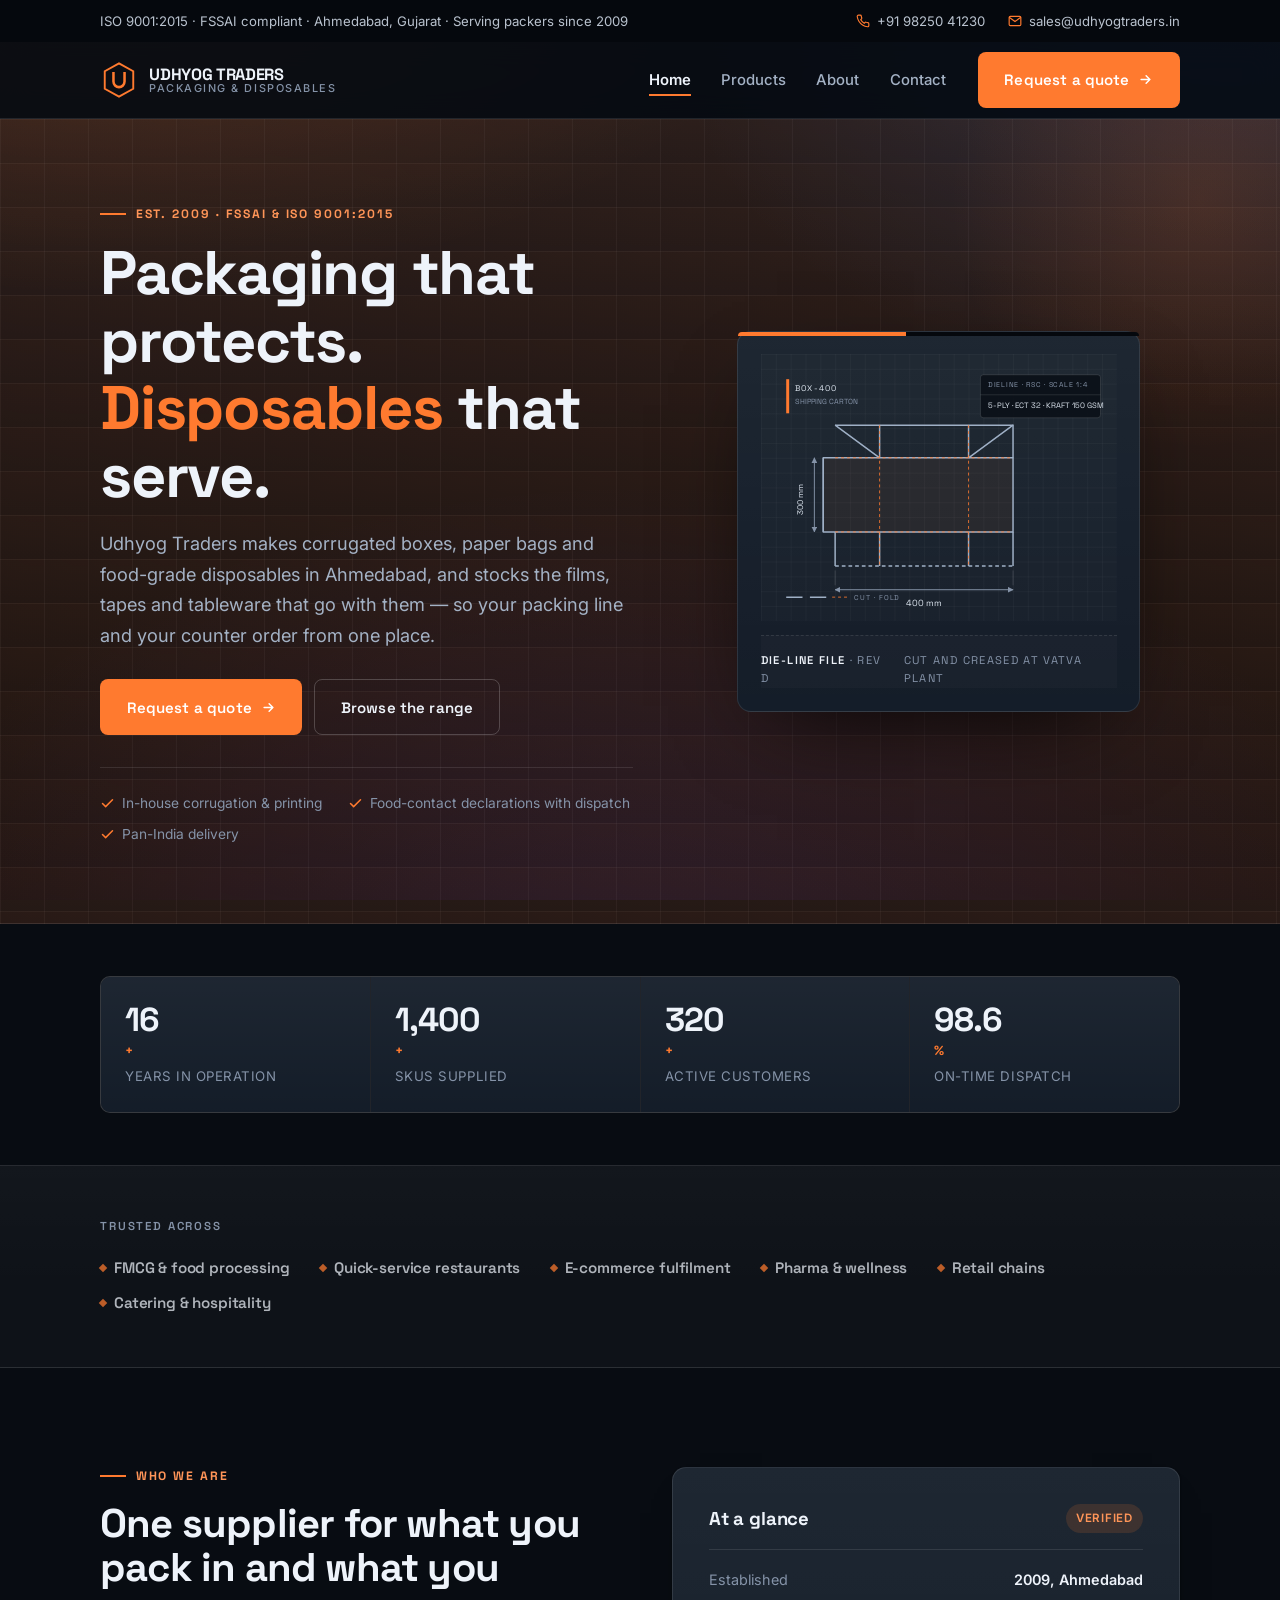
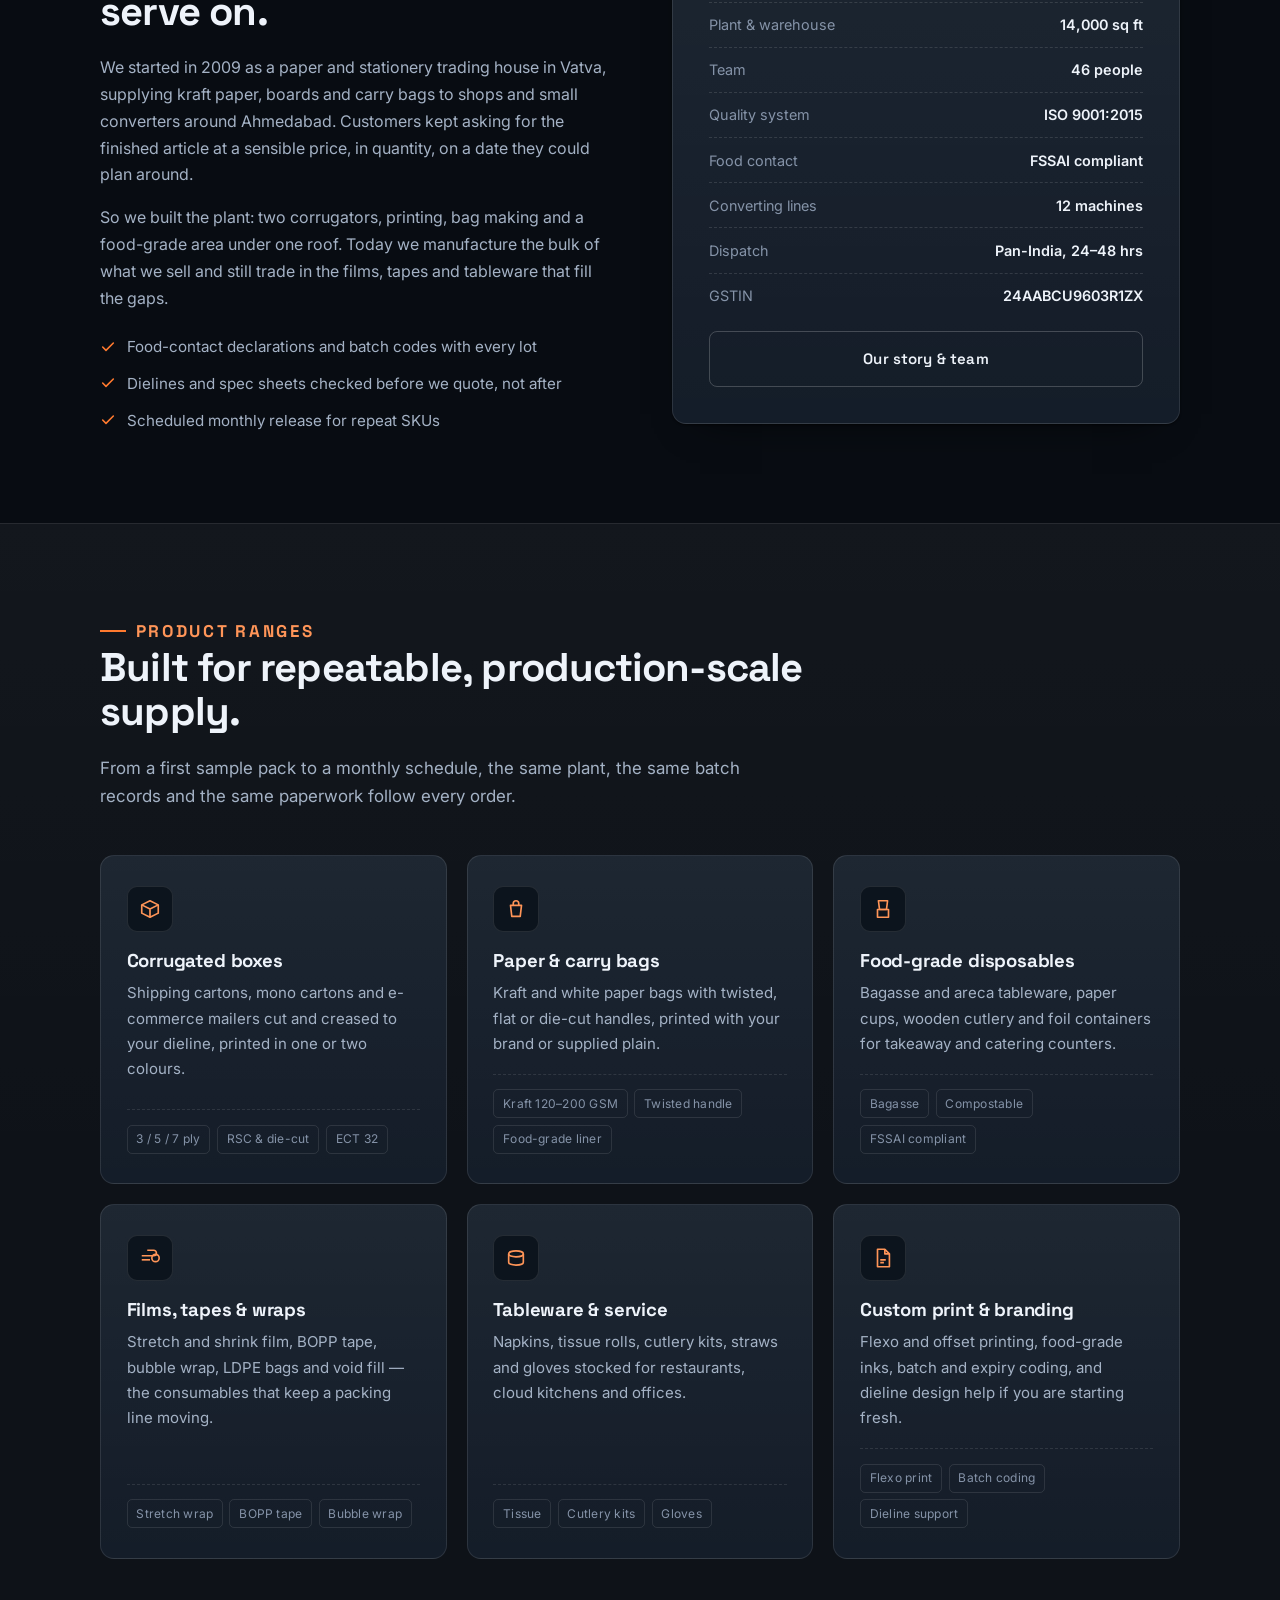
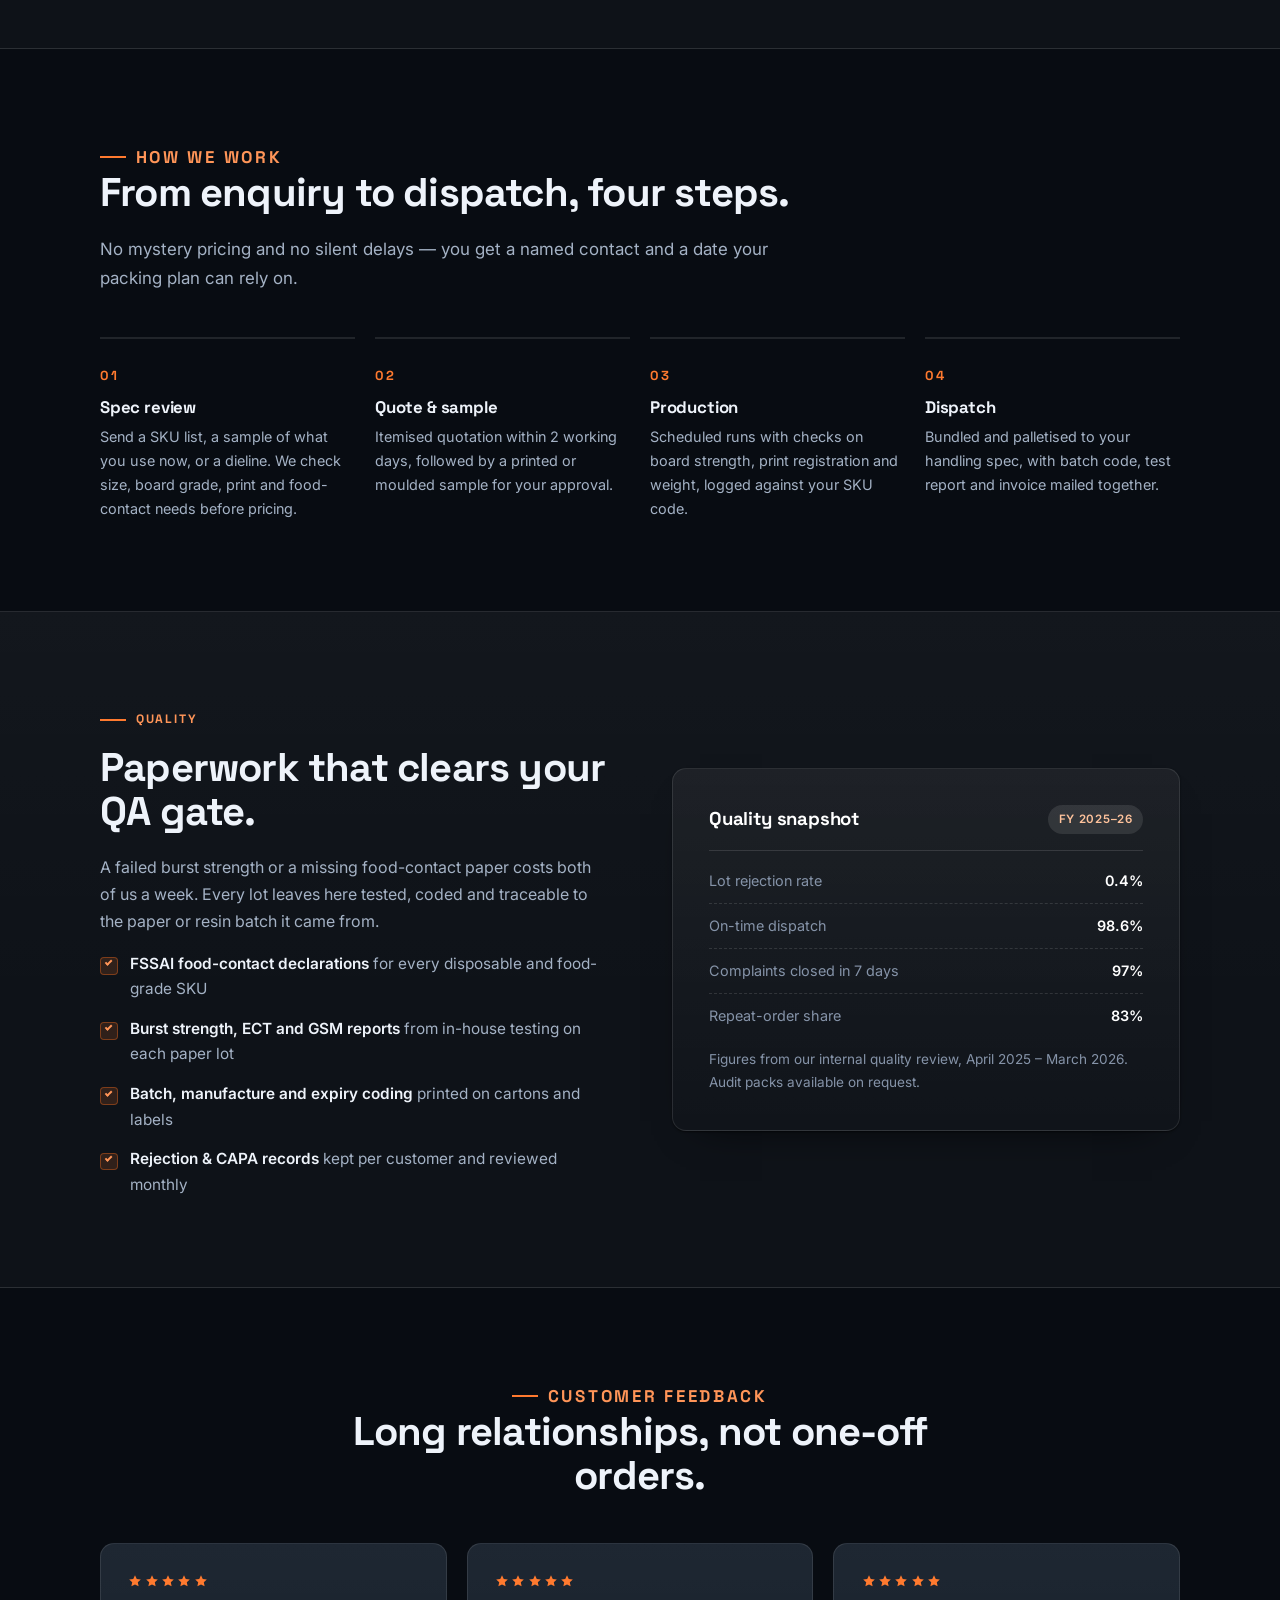
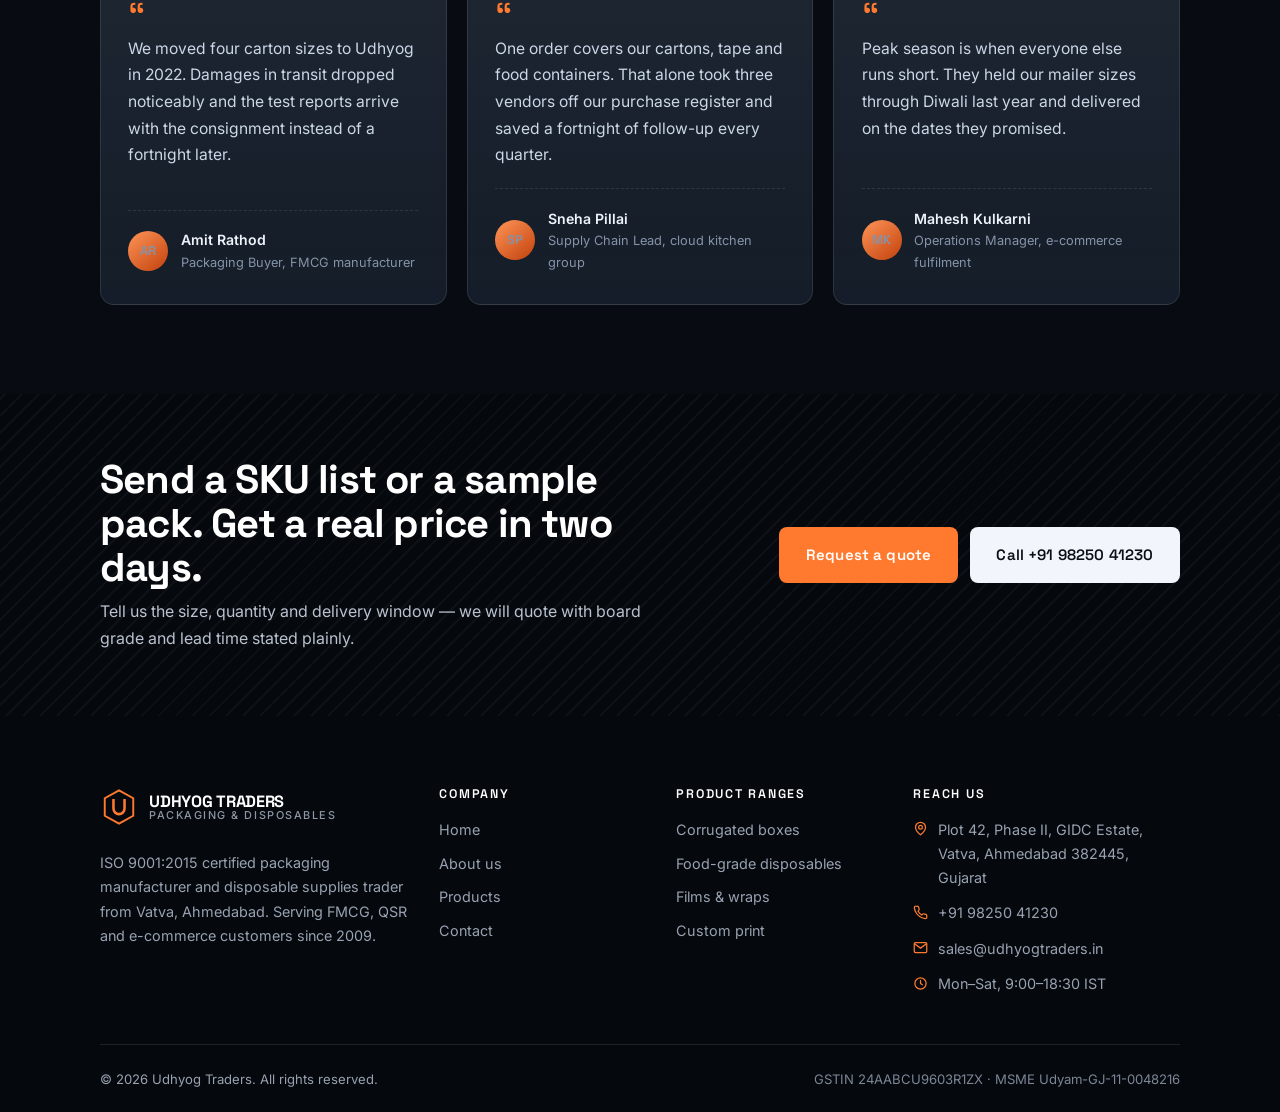
==== commit bdfb8a1d: "Retire the machining line for packaging and disposables, and go dark The site now describes the corr" ====
--- a/index.html
+++ b/index.html
@@ -3,8 +3,8 @@
 <head>
 <meta charset="utf-8">
 <meta name="viewport" content="width=device-width, initial-scale=1">
-<title>Udhyog Traders — Precision Manufacturing &amp; Industrial Supply</title>
-<meta name="description" content="Udhyog Traders is an ISO 9001:2015 certified manufacturer and supplier of CNC machined components, sheet metal fabrication, fasteners and industrial hardware from Ahmedabad, India.">
+<title>Udhyog Traders — Packaging &amp; Disposable Supplies, Ahmedabad</title>
+<meta name="description" content="Udhyog Traders manufactures corrugated boxes, paper bags and food-grade disposables in Ahmedabad and supplies films, tapes and tableware to FMCG, QSR and e-commerce customers across India.">
 <link rel="icon" href="favicon.svg" type="image/svg+xml">
 <link rel="preconnect" href="https://fonts.googleapis.com">
 <link rel="preconnect" href="https://fonts.gstatic.com" crossorigin>
@@ -16,7 +16,7 @@
 
 <div class="topbar">
   <div class="container">
-    <p class="topbar-note">ISO 9001:2015 certified · Ahmedabad, Gujarat · Serving OEMs since 2009</p>
+    <p class="topbar-note">ISO 9001:2015 · FSSAI compliant · Ahmedabad, Gujarat · Serving packers since 2009</p>
     <div class="topbar-contact">
       <a href="tel:+919825041230">
         <svg width="14" height="14" viewBox="0 0 24 24" fill="none" stroke="currentColor" stroke-width="2" stroke-linecap="round" aria-hidden="true"><path d="M22 16.9v3a2 2 0 0 1-2.2 2 19.8 19.8 0 0 1-8.6-3.1 19.5 19.5 0 0 1-6-6A19.8 19.8 0 0 1 2.1 4.2 2 2 0 0 1 4.1 2h3a2 2 0 0 1 2 1.7c.1 1 .4 1.9.7 2.8a2 2 0 0 1-.5 2.1L8.1 9.9a16 16 0 0 0 6 6l1.3-1.3a2 2 0 0 1 2.1-.4c.9.3 1.8.6 2.8.7a2 2 0 0 1 1.7 2z"/></svg>
@@ -39,7 +39,7 @@
       </svg>
       <span>
         <span class="brand-name">UDHYOG TRADERS</span>
-        <span class="brand-tag">Manufacturing &amp; Supply</span>
+        <span class="brand-tag">Packaging &amp; Disposables</span>
       </span>
     </a>
 
@@ -50,7 +50,7 @@
     <nav class="nav" id="primary-nav" aria-label="Primary">
       <ul class="nav-links">
         <li><a href="index.html" aria-current="page">Home</a></li>
-        <li><a href="products.html">Capabilities</a></li>
+        <li><a href="products.html">Products</a></li>
         <li><a href="about.html">About</a></li>
         <li><a href="contact.html">Contact</a></li>
       </ul>
@@ -67,23 +67,23 @@
   <section class="hero">
     <div class="container">
       <div class="hero-copy">
-        <p class="eyebrow">Est. 2009 · ISO 9001:2015</p>
-        <h1>Precision manufacturing.<br><span class="accent">Dependable</span> supply.</h1>
-        <p class="lead">Udhyog Traders machines components to drawing and supplies the industrial hardware your plant runs on — so procurement gets one accountable partner instead of five.</p>
+        <p class="eyebrow">Est. 2009 · FSSAI &amp; ISO 9001:2015</p>
+        <h1>Packaging that protects.<br><span class="accent">Disposables</span> that serve.</h1>
+        <p class="lead">Udhyog Traders makes corrugated boxes, paper bags and food-grade disposables in Ahmedabad, and stocks the films, tapes and tableware that go with them — so your packing line and your counter order from one place.</p>
         <div class="btn-row">
-          <a class="btn" href="contact.html">Send your drawing
+          <a class="btn" href="contact.html">Request a quote
             <svg width="15" height="15" viewBox="0 0 24 24" fill="none" stroke="currentColor" stroke-width="2.4" stroke-linecap="round" stroke-linejoin="round" aria-hidden="true"><path d="M5 12h14M13 6l6 6-6 6"/></svg>
           </a>
-          <a class="btn btn--ghost" href="products.html">Explore capabilities</a>
+          <a class="btn btn--ghost" href="products.html">Browse the range</a>
         </div>
         <div class="hero-meta">
           <span>
             <svg width="15" height="15" viewBox="0 0 24 24" fill="none" stroke="currentColor" stroke-width="2.4" stroke-linecap="round" stroke-linejoin="round" aria-hidden="true"><path d="m20 6-11 11-5-5"/></svg>
-            In-house machining &amp; fabrication
+            In-house corrugation &amp; printing
           </span>
           <span>
             <svg width="15" height="15" viewBox="0 0 24 24" fill="none" stroke="currentColor" stroke-width="2.4" stroke-linecap="round" stroke-linejoin="round" aria-hidden="true"><path d="m20 6-11 11-5-5"/></svg>
-            Mill test certificates with dispatch
+            Food-contact declarations with dispatch
           </span>
           <span>
             <svg width="15" height="15" viewBox="0 0 24 24" fill="none" stroke="currentColor" stroke-width="2.4" stroke-linecap="round" stroke-linejoin="round" aria-hidden="true"><path d="m20 6-11 11-5-5"/></svg>
@@ -93,52 +93,59 @@
       </div>
 
       <figure class="hero-art">
-        <svg viewBox="0 0 480 360" role="img" aria-label="Technical drawing of a machined mounting bracket with tolerances">
+        <svg viewBox="0 0 480 360" role="img" aria-label="Die-line drawing of a five-ply corrugated shipping carton with dimensions and material specification">
           <defs>
             <pattern id="bp-grid" width="20" height="20" patternUnits="userSpaceOnUse">
-              <path d="M20 0H0v20" fill="none" stroke="#e8eaee" stroke-width="1"/>
+              <path d="M20 0H0v20" fill="none" stroke="rgba(255,255,255,.07)" stroke-width="1"/>
             </pattern>
             <marker id="arrow" viewBox="0 0 10 10" refX="9" refY="5" markerWidth="6" markerHeight="6" orient="auto-start-reverse">
-              <path d="M0 0 10 5 0 10z" fill="#6b7482"/>
+              <path d="M0 0 10 5 0 10z" fill="#8593a8"/>
             </marker>
           </defs>
-          <rect width="480" height="360" fill="#fff"/>
+          <rect width="480" height="360" fill="rgba(255,255,255,.012)"/>
           <rect width="480" height="360" fill="url(#bp-grid)"/>
 
-          <!-- part outline -->
-          <path d="M126 92h214v54h-152v52h152v54H126z" fill="rgba(242,106,27,.06)" stroke="#0d1117" stroke-width="2.6" stroke-linejoin="round"/>
-          <!-- holes -->
-          <circle cx="161" cy="119" r="13" fill="none" stroke="#0d1117" stroke-width="2"/>
-          <circle cx="161" cy="225" r="13" fill="none" stroke="#0d1117" stroke-width="2"/>
-          <circle cx="305" cy="119" r="9" fill="none" stroke="#0d1117" stroke-width="2"/>
-          <circle cx="305" cy="225" r="9" fill="none" stroke="#0d1117" stroke-width="2"/>
-          <!-- centre marks -->
-          <path d="M148 119h26M161 106v26M292 119h26M305 106v26M148 225h26M161 212v26M292 225h26M305 212v26" stroke="#f26a1b" stroke-width="1.2" stroke-dasharray="3 3"/>
+          <!-- carton net: body panels -->
+          <path d="M84 140h256v100H84z" fill="rgba(255,122,47,.06)" stroke="#9fb0c6" stroke-width="2" stroke-linejoin="round"/>
+          <!-- glue flap -->
+          <path d="M84 140v100" stroke="#9fb0c6" stroke-width="2"/>
+          <!-- top flaps -->
+          <path d="M100 96h60v44M160 96h120v44M280 96h60v44" fill="none" stroke="#9fb0c6" stroke-width="2"/>
+          <path d="M100 96l60 44M340 96l-60 44" fill="none" stroke="#9fb0c6" stroke-width="2"/>
+          <!-- bottom flaps -->
+          <path d="M100 286v-46M160 286v-46M280 286v-46M340 286v-46" fill="none" stroke="#9fb0c6" stroke-width="2"/>
+          <path d="M100 286h240" fill="none" stroke="#9fb0c6" stroke-width="2" stroke-dasharray="5 4"/>
+          <!-- fold / crease lines -->
+          <path d="M100 140h240M100 240h240M160 96v190M280 96v190" stroke="#ff7a2f" stroke-width="1.1" stroke-dasharray="4 4"/>
 
           <!-- horizontal dimension -->
-          <path d="M126 288h214" stroke="#6b7482" stroke-width="1.3" marker-start="url(#arrow)" marker-end="url(#arrow)"/>
-          <path d="M126 262v20M340 262v20" stroke="#c3c9d2" stroke-width="1.2"/>
-          <text x="233" y="310" text-anchor="middle" font-family="Space Grotesk, sans-serif" font-size="12" fill="#0d1117">320.00 ±0.10</text>
+          <path d="M100 318h240" stroke="#8593a8" stroke-width="1.3" marker-start="url(#arrow)" marker-end="url(#arrow)"/>
+          <path d="M100 292v20M340 292v20" stroke="rgba(255,255,255,.16)" stroke-width="1.2"/>
+          <text x="220" y="340" text-anchor="middle" font-family="Space Grotesk, sans-serif" font-size="12" fill="#dfe7f1">400 mm</text>
 
           <!-- vertical dimension -->
-          <path d="M96 92v108" stroke="#6b7482" stroke-width="1.3" marker-start="url(#arrow)" marker-end="url(#arrow)"/>
-          <text x="78" y="150" text-anchor="middle" font-family="Space Grotesk, sans-serif" font-size="12" fill="#0d1117" transform="rotate(-90 78 150)">160.00</text>
+          <path d="M72 140v100" stroke="#8593a8" stroke-width="1.3" marker-start="url(#arrow)" marker-end="url(#arrow)"/>
+          <text x="56" y="196" text-anchor="middle" font-family="Space Grotesk, sans-serif" font-size="11" fill="#dfe7f1" transform="rotate(-90 56 196)">300 mm</text>
 
           <!-- callout -->
-          <rect x="288" y="34" width="158" height="54" rx="4" fill="#fff" stroke="#d8dce2"/>
-          <path d="M288 60h158" stroke="#d8dce2"/>
-          <text x="298" y="51" font-family="Space Grotesk, sans-serif" font-size="10" letter-spacing="1" fill="#6b7482">DETAIL A · SCALE 1:2</text>
-          <text x="298" y="78" font-family="Space Grotesk, sans-serif" font-size="11" fill="#0d1117">SS 304 · Ra 1.6 · TOL ±0.05</text>
+          <rect x="296" y="28" width="162" height="58" rx="4" fill="rgba(10,16,24,.9)" stroke="rgba(255,255,255,.16)"/>
+          <path d="M296 55h162" stroke="rgba(255,255,255,.14)"/>
+          <text x="306" y="45" font-family="Space Grotesk, sans-serif" font-size="9.5" letter-spacing="1" fill="#8593a8">DIELINE · RSC · SCALE 1:4</text>
+          <text x="306" y="73" font-family="Space Grotesk, sans-serif" font-size="10.5" fill="#dfe7f1">5-PLY · ECT 32 · KRAFT 150 GSM</text>
 
           <!-- accent marker -->
-          <rect x="34" y="34" width="4" height="46" fill="#f26a1b"/>
-          <text x="46" y="50" font-family="Space Grotesk, sans-serif" font-size="11" letter-spacing="1.6" fill="#0d1117">DRG-2418</text>
-          <text x="46" y="68" font-family="Space Grotesk, sans-serif" font-size="10" fill="#6b7482">MOUNTING BRACKET</text>
-          <text x="46" y="333" font-family="Space Grotesk, sans-serif" font-size="10" letter-spacing="1.4" fill="#8d97a4">THIRD-ANGLE PROJECTION · REV C</text>
+          <rect x="34" y="34" width="4" height="46" fill="#ff7a2f"/>
+          <text x="46" y="50" font-family="Space Grotesk, sans-serif" font-size="11" letter-spacing="1.6" fill="#dfe7f1">BOX-400</text>
+          <text x="46" y="68" font-family="Space Grotesk, sans-serif" font-size="10" fill="#8593a8">SHIPPING CARTON</text>
+
+          <!-- legend -->
+          <path d="M34 328h22M66 328h22" stroke="#9fb0c6" stroke-width="2"/>
+          <path d="M96 328h22" stroke="#ff7a2f" stroke-width="1.1" stroke-dasharray="4 4"/>
+          <text x="126" y="332" font-family="Space Grotesk, sans-serif" font-size="9.5" letter-spacing="1.2" fill="#8593a8">CUT · FOLD</text>
         </svg>
         <figcaption>
-          <span><strong>Component file</strong> · Rev C</span>
-          <span>Machined at Vatva plant</span>
+          <span><strong>Die-line file</strong> · Rev D</span>
+          <span>Cut and creased at Vatva plant</span>
         </figcaption>
       </figure>
     </div>
@@ -152,30 +159,30 @@
           <dt><strong>16<span class="unit">+</span></strong><span>Years in operation</span></dt>
         </div>
         <div class="stat">
-          <dt><strong>850<span class="unit">+</span></strong><span>Part numbers supplied</span></dt>
+          <dt><strong>1,400<span class="unit">+</span></strong><span>SKUs supplied</span></dt>
         </div>
         <div class="stat">
-          <dt><strong>120<span class="unit">+</span></strong><span>Active OEM customers</span></dt>
+          <dt><strong>320<span class="unit">+</span></strong><span>Active customers</span></dt>
         </div>
         <div class="stat">
-          <dt><strong>98.4<span class="unit">%</span></strong><span>On-time dispatch</span></dt>
+          <dt><strong>98.6<span class="unit">%</span></strong><span>On-time dispatch</span></dt>
         </div>
       </dl>
     </div>
   </section>
 
   <!-- Industries -->
-  <section class="section--tight" style="border-top:1px solid var(--line);border-bottom:1px solid var(--line);background:var(--sand)">
+  <section class="section--tight section--sand">
     <div class="container">
       <div class="industry-strip">
         <span class="label">Trusted across</span>
         <ul class="industry-list">
-          <li>Automotive</li>
-          <li>Agriculture equipment</li>
-          <li>Construction</li>
-          <li>Packaging machinery</li>
-          <li>Renewable energy</li>
-          <li>Electrical panels</li>
+          <li>FMCG &amp; food processing</li>
+          <li>Quick-service restaurants</li>
+          <li>E-commerce fulfilment</li>
+          <li>Pharma &amp; wellness</li>
+          <li>Retail chains</li>
+          <li>Catering &amp; hospitality</li>
         </ul>
       </div>
     </div>
@@ -186,21 +193,21 @@
     <div class="container split">
       <div class="reveal">
         <p class="eyebrow">Who we are</p>
-        <h2>One partner for the parts you make and the parts you buy.</h2>
-        <p>We began in 2009 as a trading house supplying fasteners and steel to engineering units around Ahmedabad. Our customers kept asking for the same thing: someone who could also machine the components. So we built that capability — a machine shop, a fabrication bay and a quality lab under one roof.</p>
-        <p style="margin-bottom:0">Today Udhyog Traders manufactures to drawing and still trades in the hardware our clients need alongside it, which keeps ordering, inspection and documentation in one place.</p>
+        <h2>One supplier for what you pack in and what you serve on.</h2>
+        <p>We started in 2009 as a paper and stationery trading house in Vatva, supplying kraft paper, boards and carry bags to shops and small converters around Ahmedabad. Customers kept asking for the finished article at a sensible price, in quantity, on a date they could plan around.</p>
+        <p style="margin-bottom:0">So we built the plant: two corrugators, printing, bag making and a food-grade area under one roof. Today we manufacture the bulk of what we sell and still trade in the films, tapes and tableware that fill the gaps.</p>
         <ul class="checklist">
           <li>
             <svg width="16" height="16" viewBox="0 0 24 24" fill="none" stroke="currentColor" stroke-width="2.4" stroke-linecap="round" stroke-linejoin="round" aria-hidden="true"><path d="m20 6-11 11-5-5"/></svg>
-            Dimensional reports and material certificates with every batch
+            Food-contact declarations and batch codes with every lot
           </li>
           <li>
             <svg width="16" height="16" viewBox="0 0 24 24" fill="none" stroke="currentColor" stroke-width="2.4" stroke-linecap="round" stroke-linejoin="round" aria-hidden="true"><path d="m20 6-11 11-5-5"/></svg>
-            Drawings reviewed by our engineers before quoting, not after
+            Dielines and spec sheets checked before we quote, not after
           </li>
           <li>
             <svg width="16" height="16" viewBox="0 0 24 24" fill="none" stroke="currentColor" stroke-width="2.4" stroke-linecap="round" stroke-linejoin="round" aria-hidden="true"><path d="m20 6-11 11-5-5"/></svg>
-            Kanban and scheduled-release supply for repeat parts
+            Scheduled monthly release for repeat SKUs
           </li>
         </ul>
       </div>
@@ -215,7 +222,8 @@
           <div><span>Plant &amp; warehouse</span><span>14,000 sq ft</span></div>
           <div><span>Team</span><span>46 people</span></div>
           <div><span>Quality system</span><span>ISO 9001:2015</span></div>
-          <div><span>Machines</span><span>6 CNC lathes, 3 VMC</span></div>
+          <div><span>Food contact</span><span>FSSAI compliant</span></div>
+          <div><span>Converting lines</span><span>12 machines</span></div>
           <div><span>Dispatch</span><span>Pan-India, 24–48 hrs</span></div>
           <div><span>GSTIN</span><span>24AABCU9603R1ZX</span></div>
         </div>
@@ -224,68 +232,68 @@
     </div>
   </section>
 
-  <!-- Capabilities -->
+  <!-- Product ranges -->
   <section class="section section--sand">
     <div class="container">
       <div class="section-head">
-        <p class="eyebrow">Capabilities</p>
-        <h2>Built for repeatable, production-scale work.</h2>
-        <p>From a single prototype to a monthly schedule, the same shop, the same inspection routine and the same paperwork follow every order.</p>
+        <p class="eyebrow">Product ranges</p>
+        <h2>Built for repeatable, production-scale supply.</h2>
+        <p>From a first sample pack to a monthly schedule, the same plant, the same batch records and the same paperwork follow every order.</p>
       </div>
 
       <div class="grid grid--3">
         <article class="card reveal">
           <span class="card-icon" aria-hidden="true">
-            <svg width="22" height="22" viewBox="0 0 24 24" fill="none" stroke="currentColor" stroke-width="1.8"><circle cx="12" cy="12" r="3.2"/><path d="M12 2.5v3M12 18.5v3M2.5 12h3M18.5 12h3M5.2 5.2l2.1 2.1M16.7 16.7l2.1 2.1M18.8 5.2l-2.1 2.1M7.3 16.7l-2.1 2.1"/></svg>
-          </span>
-          <h3>CNC machining</h3>
-          <p>Turned, milled and drilled components from bar stock, forgings and castings — held to ±0.01 mm where the drawing calls for it.</p>
-          <ul class="card-tags"><li>±0.01 mm</li><li>SS 304 / 316L</li><li>Al 6061-T6</li></ul>
+            <svg width="22" height="22" viewBox="0 0 24 24" fill="none" stroke="currentColor" stroke-width="1.8" stroke-linejoin="round"><path d="M3 7.5 12 3l9 4.5v9L12 21l-9-4.5z"/><path d="M3 7.5 12 12l9-4.5M12 12v9"/></svg>
+          </span>
+          <h3>Corrugated boxes</h3>
+          <p>Shipping cartons, mono cartons and e-commerce mailers cut and creased to your dieline, printed in one or two colours.</p>
+          <ul class="card-tags"><li>3 / 5 / 7 ply</li><li>RSC &amp; die-cut</li><li>ECT 32</li></ul>
         </article>
 
         <article class="card reveal">
           <span class="card-icon" aria-hidden="true">
-            <svg width="22" height="22" viewBox="0 0 24 24" fill="none" stroke="currentColor" stroke-width="1.8" stroke-linejoin="round"><path d="M3 19V8l8 5 3-9 7 4v11z"/><path d="M3 19h18"/></svg>
-          </span>
-          <h3>Sheet metal &amp; fabrication</h3>
-          <p>Laser-cut, formed and welded brackets, guards, frames and enclosures with powder coating or zinc plating on request.</p>
-          <ul class="card-tags"><li>0.8–12 mm</li><li>MIG / TIG</li><li>Powder coat</li></ul>
+            <svg width="22" height="22" viewBox="0 0 24 24" fill="none" stroke="currentColor" stroke-width="1.8" stroke-linejoin="round"><path d="M6 8h12l-1.4 12H7.4z"/><path d="M9 8V6a3 3 0 0 1 6 0v2"/></svg>
+          </span>
+          <h3>Paper &amp; carry bags</h3>
+          <p>Kraft and white paper bags with twisted, flat or die-cut handles, printed with your brand or supplied plain.</p>
+          <ul class="card-tags"><li>Kraft 120–200 GSM</li><li>Twisted handle</li><li>Food-grade liner</li></ul>
         </article>
 
         <article class="card reveal">
           <span class="card-icon" aria-hidden="true">
-            <svg width="22" height="22" viewBox="0 0 24 24" fill="none" stroke="currentColor" stroke-width="1.8" stroke-linejoin="round"><path d="M12 2.5 20 7v6l-8 4.5L4 13V7z"/><path d="M12 17.5V22M4 7l8 4.5L20 7"/></svg>
-          </span>
-          <h3>Fasteners &amp; fittings</h3>
-          <p>High-tensile bolts, nuts, washers, anchors and pipe fittings in the grades your assembly actually specifies.</p>
-          <ul class="card-tags"><li>Class 8.8 / 10.9</li><li>HDG</li><li>SS 304</li></ul>
+            <svg width="22" height="22" viewBox="0 0 24 24" fill="none" stroke="currentColor" stroke-width="1.8" stroke-linejoin="round"><path d="M7 3h10l-1.2 9.5H8.2z"/><path d="M6 12.5h12V21H6z"/></svg>
+          </span>
+          <h3>Food-grade disposables</h3>
+          <p>Bagasse and areca tableware, paper cups, wooden cutlery and foil containers for takeaway and catering counters.</p>
+          <ul class="card-tags"><li>Bagasse</li><li>Compostable</li><li>FSSAI compliant</li></ul>
         </article>
 
         <article class="card reveal">
           <span class="card-icon" aria-hidden="true">
-            <svg width="22" height="22" viewBox="0 0 24 24" fill="none" stroke="currentColor" stroke-width="1.8" stroke-linejoin="round"><path d="M4 8.5 12 4l8 4.5-8 4.5z"/><path d="M4 8.5V16l8 4.5 8-4.5V8.5"/><path d="M12 13v7.5"/></svg>
-          </span>
-          <h3>Castings &amp; forgings</h3>
-          <p>Grey iron and SG iron castings, forged flanges and shafts — supplied raw or finish-machined with heat numbers intact.</p>
-          <ul class="card-tags"><li>CI / SG iron</li><li>Forged flanges</li><li>MTC 3.1</li></ul>
+            <svg width="22" height="22" viewBox="0 0 24 24" fill="none" stroke="currentColor" stroke-width="1.8" stroke-linejoin="round"><path d="M3 9.5h13a3 3 0 0 0 0-6H9"/><circle cx="18" cy="12" r="4"/><path d="M3 14h9"/></svg>
+          </span>
+          <h3>Films, tapes &amp; wraps</h3>
+          <p>Stretch and shrink film, BOPP tape, bubble wrap, LDPE bags and void fill — the consumables that keep a packing line moving.</p>
+          <ul class="card-tags"><li>Stretch wrap</li><li>BOPP tape</li><li>Bubble wrap</li></ul>
         </article>
 
         <article class="card reveal">
           <span class="card-icon" aria-hidden="true">
-            <svg width="22" height="22" viewBox="0 0 24 24" fill="none" stroke="currentColor" stroke-width="1.8" stroke-linejoin="round"><circle cx="12" cy="12" r="7"/><circle cx="12" cy="12" r="2.4"/><path d="M12 2v3M12 19v3M2 12h3M19 12h3"/></svg>
-          </span>
-          <h3>Gears &amp; transmission</h3>
-          <p>Spur gears, chain sprockets, bushes, pulleys and couplings — replacement parts matched to sample or to drawing.</p>
-          <ul class="card-tags"><li>Spur gears</li><li>Sprockets</li><li>Shafts</li></ul>
+            <svg width="22" height="22" viewBox="0 0 24 24" fill="none" stroke="currentColor" stroke-width="1.8" stroke-linejoin="round"><ellipse cx="12" cy="7.5" rx="8" ry="3.2"/><path d="M4 7.5v9c0 1.8 3.6 3.2 8 3.2s8-1.4 8-3.2v-9"/></svg>
+          </span>
+          <h3>Tableware &amp; service</h3>
+          <p>Napkins, tissue rolls, cutlery kits, straws and gloves stocked for restaurants, cloud kitchens and offices.</p>
+          <ul class="card-tags"><li>Tissue</li><li>Cutlery kits</li><li>Gloves</li></ul>
         </article>
 
         <article class="card reveal">
           <span class="card-icon" aria-hidden="true">
-            <svg width="22" height="22" viewBox="0 0 24 24" fill="none" stroke="currentColor" stroke-width="1.8" stroke-linejoin="round"><path d="M3 7.5 12 3l9 4.5v9L12 21l-9-4.5z"/><path d="M3 7.5 12 12l9-4.5M12 12v9"/></svg>
-          </span>
-          <h3>Assemblies &amp; kitting</h3>
-          <p>Sub-assemblies built, tested and packed to line-side sequence, with hardware kits bagged and labelled per bin.</p>
-          <ul class="card-tags"><li>Sub-assembly</li><li>Kitting</li><li>Kanban supply</li></ul>
+            <svg width="22" height="22" viewBox="0 0 24 24" fill="none" stroke="currentColor" stroke-width="1.8" stroke-linejoin="round"><path d="M6 2.5h8l5 5v14H6z"/><path d="M14 2.5v5h5"/><path d="M9 14h6M9 17h4"/></svg>
+          </span>
+          <h3>Custom print &amp; branding</h3>
+          <p>Flexo and offset printing, food-grade inks, batch and expiry coding, and dieline design help if you are starting fresh.</p>
+          <ul class="card-tags"><li>Flexo print</li><li>Batch coding</li><li>Dieline support</li></ul>
         </article>
       </div>
     </div>
@@ -297,25 +305,25 @@
       <div class="section-head">
         <p class="eyebrow">How we work</p>
         <h2>From enquiry to dispatch, four steps.</h2>
-        <p>No mystery quotes and no silent delays — you get a named contact and a date you can plan a line around.</p>
+        <p>No mystery pricing and no silent delays — you get a named contact and a date your packing plan can rely on.</p>
       </div>
 
       <div class="process">
         <article class="step reveal">
-          <h3>Drawing review</h3>
-          <p>Send a PDF, STEP file or a physical sample. Our engineer flags tolerances, material and finish before pricing.</p>
+          <h3>Spec review</h3>
+          <p>Send a SKU list, a sample of what you use now, or a dieline. We check size, board grade, print and food-contact needs before pricing.</p>
         </article>
         <article class="step reveal">
           <h3>Quote &amp; sample</h3>
-          <p>Itemised quotation within 2 working days, followed by a first-article sample for your approval.</p>
+          <p>Itemised quotation within 2 working days, followed by a printed or moulded sample for your approval.</p>
         </article>
         <article class="step reveal">
           <h3>Production</h3>
-          <p>Scheduled runs with in-process checks at first-off, mid-batch and final inspection, logged against your part number.</p>
+          <p>Scheduled runs with checks on board strength, print registration and weight, logged against your SKU code.</p>
         </article>
         <article class="step reveal">
           <h3>Dispatch</h3>
-          <p>Packed to your bin or pallet spec, with inspection report, MTC and invoice mailed together.</p>
+          <p>Bundled and palletised to your handling spec, with batch code, test report and invoice mailed together.</p>
         </article>
       </div>
     </div>
@@ -326,13 +334,13 @@
     <div class="container split">
       <div class="reveal">
         <p class="eyebrow">Quality</p>
-        <h2>Paperwork that survives an audit.</h2>
-        <p>A rejection at your incoming inspection costs both of us. Every batch leaves here measured, recorded and traceable to the heat number of the material it was made from.</p>
+        <h2>Paperwork that clears your QA gate.</h2>
+        <p>A failed burst strength or a missing food-contact paper costs both of us a week. Every lot leaves here tested, coded and traceable to the paper or resin batch it came from.</p>
         <ul class="feature-list">
-          <li><strong>First-article inspection</strong> reports with ballooned drawings for new parts</li>
-          <li><strong>EN 10204 3.1</strong> mill test certificates for all traded steel and fasteners</li>
-          <li><strong>Calibrated instruments</strong> — CMM, profile projector, hardness and roughness testers</li>
-          <li><strong>Rejection &amp; CAPA records</strong> maintained per customer, reviewed monthly</li>
+          <li><strong>FSSAI food-contact declarations</strong> for every disposable and food-grade SKU</li>
+          <li><strong>Burst strength, ECT and GSM reports</strong> from in-house testing on each paper lot</li>
+          <li><strong>Batch, manufacture and expiry coding</strong> printed on cartons and labels</li>
+          <li><strong>Rejection &amp; CAPA records</strong> kept per customer and reviewed monthly</li>
         </ul>
       </div>
 
@@ -342,12 +350,12 @@
           <span class="tag tag--light">FY 2025–26</span>
         </div>
         <dl class="spec-list">
-          <div><span>Incoming rejection rate</span><span style="color:#fff">0.42%</span></div>
-          <div><span>On-time dispatch</span><span style="color:#fff">98.4%</span></div>
-          <div><span>Customer complaints closed in 7 days</span><span style="color:#fff">96%</span></div>
-          <div><span>Repeat-order share</span><span style="color:#fff">81%</span></div>
+          <div><span>Lot rejection rate</span><span style="color:#fff">0.4%</span></div>
+          <div><span>On-time dispatch</span><span style="color:#fff">98.6%</span></div>
+          <div><span>Complaints closed in 7 days</span><span style="color:#fff">97%</span></div>
+          <div><span>Repeat-order share</span><span style="color:#fff">83%</span></div>
         </dl>
-        <p style="margin:1.25rem 0 0;font-size:.85rem;color:#8d97a4">Figures from our internal quality review, April 2025 – March 2026. Audit packs available on request.</p>
+        <p style="margin:1.25rem 0 0;font-size:.85rem;color:#8593a8">Figures from our internal quality review, April 2025 – March 2026. Audit packs available on request.</p>
       </div>
     </div>
   </section>
@@ -356,7 +364,7 @@
   <section class="section">
     <div class="container">
       <div class="section-head section-head--center">
-        <p class="eyebrow">Client feedback</p>
+        <p class="eyebrow">Customer feedback</p>
         <h2>Long relationships, not one-off orders.</h2>
       </div>
 
@@ -369,10 +377,10 @@
             <svg width="14" height="14" viewBox="0 0 24 24" fill="currentColor" aria-hidden="true"><path d="m12 2 3 6.6 7 .8-5.2 4.8 1.4 7L12 17.8 5.8 21.2l1.4-7L2 9.4l7-.8z"/></svg>
             <svg width="14" height="14" viewBox="0 0 24 24" fill="currentColor" aria-hidden="true"><path d="m12 2 3 6.6 7 .8-5.2 4.8 1.4 7L12 17.8 5.8 21.2l1.4-7L2 9.4l7-.8z"/></svg>
           </div>
-          <blockquote>We moved four machined families to Udhyog in 2022. Rejections at our incoming inspection dropped to almost nothing, and the inspection reports come with the consignment instead of a week later.</blockquote>
+          <blockquote>We moved four carton sizes to Udhyog in 2022. Damages in transit dropped noticeably and the test reports arrive with the consignment instead of a fortnight later.</blockquote>
           <figcaption class="quote-by">
             <span class="avatar">AR</span>
-            <span><strong>Amit Rathod</strong><span>Sourcing Lead, automotive tier-2</span></span>
+            <span><strong>Amit Rathod</strong><span>Packaging Buyer, FMCG manufacturer</span></span>
           </figcaption>
         </figure>
 
@@ -384,10 +392,10 @@
             <svg width="14" height="14" viewBox="0 0 24 24" fill="currentColor" aria-hidden="true"><path d="m12 2 3 6.6 7 .8-5.2 4.8 1.4 7L12 17.8 5.8 21.2l1.4-7L2 9.4l7-.8z"/></svg>
             <svg width="14" height="14" viewBox="0 0 24 24" fill="currentColor" aria-hidden="true"><path d="m12 2 3 6.6 7 .8-5.2 4.8 1.4 7L12 17.8 5.8 21.2l1.4-7L2 9.4l7-.8z"/></svg>
           </div>
-          <blockquote>One call gets us fabrication parts and the fasteners to fit them. That alone took three vendors off our purchase register and saved a fortnight of follow-up every quarter.</blockquote>
+          <blockquote>One order covers our cartons, tape and food containers. That alone took three vendors off our purchase register and saved a fortnight of follow-up every quarter.</blockquote>
           <figcaption class="quote-by">
             <span class="avatar">SP</span>
-            <span><strong>Sneha Pillai</strong><span>Plant Manager, packaging machinery</span></span>
+            <span><strong>Sneha Pillai</strong><span>Supply Chain Lead, cloud kitchen group</span></span>
           </figcaption>
         </figure>
 
@@ -399,10 +407,10 @@
             <svg width="14" height="14" viewBox="0 0 24 24" fill="currentColor" aria-hidden="true"><path d="m12 2 3 6.6 7 .8-5.2 4.8 1.4 7L12 17.8 5.8 21.2l1.4-7L2 9.4l7-.8z"/></svg>
             <svg width="14" height="14" viewBox="0 0 24 24" fill="currentColor" aria-hidden="true"><path d="m12 2 3 6.6 7 .8-5.2 4.8 1.4 7L12 17.8 5.8 21.2l1.4-7L2 9.4l7-.8z"/></svg>
           </div>
-          <blockquote>When a sprocket failed on our packing line, they matched it from a sample and had replacements on a truck in four days. That response is why we keep coming back.</blockquote>
+          <blockquote>Peak season is when everyone else runs short. They held our mailer sizes through Diwali last year and delivered on the dates they promised.</blockquote>
           <figcaption class="quote-by">
             <span class="avatar">MK</span>
-            <span><strong>Mahesh Kulkarni</strong><span>Maintenance Head, FMCG plant</span></span>
+            <span><strong>Mahesh Kulkarni</strong><span>Operations Manager, e-commerce fulfilment</span></span>
           </figcaption>
         </figure>
       </div>
@@ -413,8 +421,8 @@
   <section class="cta-band">
     <div class="container">
       <div>
-        <h2>Send a drawing or a parts list. Get a real answer in two days.</h2>
-        <p>Tell us the material, quantity and delivery window — we will quote with tolerances and lead time stated plainly.</p>
+        <h2>Send a SKU list or a sample pack. Get a real price in two days.</h2>
+        <p>Tell us the size, quantity and delivery window — we will quote with board grade and lead time stated plainly.</p>
       </div>
       <div class="btn-row">
         <a class="btn" href="contact.html">Request a quote</a>
@@ -436,10 +444,10 @@
           </svg>
           <span>
             <span class="brand-name">UDHYOG TRADERS</span>
-            <span class="brand-tag">Manufacturing &amp; Supply</span>
+            <span class="brand-tag">Packaging &amp; Disposables</span>
           </span>
         </a>
-        <p>ISO 9001:2015 certified machining, fabrication and industrial supply from Vatva, Ahmedabad. Serving OEMs and maintenance teams since 2009.</p>
+        <p>ISO 9001:2015 certified packaging manufacturer and disposable supplies trader from Vatva, Ahmedabad. Serving FMCG, QSR and e-commerce customers since 2009.</p>
       </div>
 
       <div>
@@ -447,18 +455,18 @@
         <ul class="footer-links">
           <li><a href="index.html">Home</a></li>
           <li><a href="about.html">About us</a></li>
-          <li><a href="products.html">Capabilities</a></li>
+          <li><a href="products.html">Products</a></li>
           <li><a href="contact.html">Contact</a></li>
         </ul>
       </div>
 
       <div>
-        <h4>Capabilities</h4>
+        <h4>Product ranges</h4>
         <ul class="footer-links">
-          <li><a href="products.html#machining">CNC machining</a></li>
-          <li><a href="products.html#fabrication">Sheet metal</a></li>
-          <li><a href="products.html#fasteners">Fasteners</a></li>
-          <li><a href="products.html#castings">Castings &amp; forgings</a></li>
+          <li><a href="products.html#corrugated">Corrugated boxes</a></li>
+          <li><a href="products.html#food-grade">Food-grade disposables</a></li>
+          <li><a href="products.html#films">Films &amp; wraps</a></li>
+          <li><a href="products.html#custom">Custom print</a></li>
         </ul>
       </div>
 
--- a/css/styles.css
+++ b/css/styles.css
@@ -3,21 +3,24 @@
    ========================================================================== */
 
 :root {
-  --ink: #0d1117;
-  --ink-soft: #1a2028;
-  --body: #4b5563;
-  --steel: #6b7482;
-  --line: #e4e7ec;
-  --paper: #ffffff;
-  --sand: #f6f4f0;
-  --accent: #f26a1b;
-  --accent-dark: #d4550c;
-  --accent-soft: rgba(242, 106, 27, 0.1);
+  --ink: #eef3fa;
+  --ink-soft: #cbd7e7;
+  --body: #a4b2c5;
+  --steel: #8593a8;
+  --line: rgba(255, 255, 255, 0.1);
+  --line-strong: rgba(255, 255, 255, 0.2);
+  --paper: #080c12;
+  --surface: #111a26;
+  --sand: #0c141d;
+  --deep: #05080d;
+  --accent: #ff7a2f;
+  --accent-dark: #ff9558;
+  --accent-soft: rgba(255, 122, 47, 0.14);
 
   --radius: 14px;
   --radius-sm: 10px;
-  --shadow-sm: 0 1px 2px rgba(13, 17, 23, 0.05), 0 10px 26px -20px rgba(13, 17, 23, 0.4);
-  --shadow-lg: 0 28px 70px -34px rgba(13, 17, 23, 0.5);
+  --shadow-sm: 0 1px 2px rgba(0, 0, 0, 0.55), 0 18px 40px -28px rgba(0, 0, 0, 0.9);
+  --shadow-lg: 0 34px 90px -40px rgba(0, 0, 0, 0.95);
 
   --font-display: "Space Grotesk", "Segoe UI", system-ui, sans-serif;
   --font-body: "Inter", "Segoe UI", system-ui, -apple-system, sans-serif;
@@ -41,7 +44,13 @@
 
 body {
   margin: 0;
-  background: var(--paper);
+  background-color: var(--paper);
+  background-image:
+    radial-gradient(1150px 620px at 8% -10%, rgba(255, 122, 47, 0.18), transparent 62%),
+    radial-gradient(900px 620px at 96% 2%, rgba(56, 132, 255, 0.16), transparent 62%),
+    radial-gradient(1200px 800px at 50% 112%, rgba(122, 84, 255, 0.12), transparent 66%),
+    linear-gradient(180deg, #0b111a 0%, #080c12 46%, #05080d 100%);
+  background-attachment: fixed;
   color: var(--body);
   font-family: var(--font-body);
   font-size: 1rem;
@@ -102,7 +111,7 @@
 }
 
 :focus-visible {
-  outline: 4px solid rgba(242, 106, 27, 0.35);
+  outline: 4px solid rgba(255, 122, 47, 0.55);
   outline-offset: 2px;
   border-radius: 4px;
 }
@@ -113,7 +122,7 @@
   top: -100px;
   z-index: 100;
   padding: 0.75rem 1.25rem;
-  background: var(--ink);
+  background: var(--deep);
   color: #fff;
   border-radius: 0 0 8px 8px;
   font-size: 0.9rem;
@@ -140,7 +149,8 @@
 }
 
 .section--sand {
-  background: var(--sand);
+  background: rgba(255, 255, 255, 0.022);
+  border-block: 1px solid var(--line);
 }
 
 .section--tight {
@@ -230,28 +240,28 @@
 
 .btn--ghost {
   background: transparent;
-  border-color: #cfd4dc;
+  border-color: var(--line-strong);
   color: var(--ink);
 }
 
 .btn--ghost:hover {
-  background: var(--ink);
-  border-color: var(--ink);
-  color: #fff;
-  box-shadow: none;
-}
-
-.btn--light {
-  background: #fff;
-  color: var(--ink);
-}
-
-.btn--light:hover {
-  background: #f0ece6;
+  background: rgba(255, 255, 255, 0.08);
+  border-color: var(--line-strong);
   color: var(--ink);
   box-shadow: none;
 }
 
+.btn--light {
+  background: #f2f6fc;
+  color: #0a0f16;
+}
+
+.btn--light:hover {
+  background: #ffffff;
+  color: #0a0f16;
+  box-shadow: none;
+}
+
 .btn--block {
   width: 100%;
 }
@@ -267,7 +277,7 @@
    -------------------------------------------------------------------------- */
 
 .topbar {
-  background: var(--ink);
+  background: var(--deep);
   color: #b9c2ce;
   font-size: 0.825rem;
 }
@@ -311,7 +321,7 @@
   position: sticky;
   top: 0;
   z-index: 50;
-  background: rgba(255, 255, 255, 0.94);
+  background: rgba(8, 12, 18, 0.82);
   border-bottom: 1px solid var(--line);
   backdrop-filter: blur(10px);
 }
@@ -372,7 +382,7 @@
 .nav-links a {
   position: relative;
   padding-block: 0.4rem;
-  color: #3d4653;
+  color: var(--body);
   font-size: 0.93rem;
   font-weight: 500;
   transition: color 0.2s ease;
@@ -412,7 +422,7 @@
   padding: 0;
   border: 1px solid var(--line);
   border-radius: 8px;
-  background: #fff;
+  background: var(--surface);
   color: var(--ink);
   cursor: pointer;
 }
@@ -445,9 +455,10 @@
 .hero {
   position: relative;
   overflow: hidden;
-  background: var(--sand);
-  background-image: linear-gradient(rgba(13, 17, 23, 0.045) 1px, transparent 1px),
-    linear-gradient(90deg, rgba(13, 17, 23, 0.045) 1px, transparent 1px);
+  background: transparent;
+  background-image: radial-gradient(760px 420px at 84% -10%, rgba(255, 122, 47, 0.14), transparent 68%),
+    linear-gradient(rgba(255, 255, 255, 0.045) 1px, transparent 1px),
+    linear-gradient(90deg, rgba(255, 255, 255, 0.045) 1px, transparent 1px);
   background-size: 44px 44px;
   border-bottom: 1px solid var(--line);
 }
@@ -489,7 +500,7 @@
   gap: 0.5rem 1.6rem;
   margin-top: 2rem;
   padding-top: 1.5rem;
-  border-top: 1px solid #dcd8d0;
+  border-top: 1px solid var(--line);
   color: var(--steel);
   font-size: 0.86rem;
 }
@@ -508,7 +519,7 @@
 .hero-art {
   position: relative;
   padding: 1.4rem;
-  background: #fff;
+  background: var(--surface);
   border: 1px solid var(--line);
   border-radius: var(--radius);
   box-shadow: var(--shadow-lg);
@@ -520,7 +531,7 @@
   inset: 0 0 auto 0;
   height: 4px;
   border-radius: var(--radius) var(--radius) 0 0;
-  background: linear-gradient(90deg, var(--accent) 0 42%, var(--ink) 42% 100%);
+  background: linear-gradient(90deg, var(--accent) 0 42%, var(--deep) 42% 100%);
 }
 
 .hero-art svg {
@@ -535,7 +546,7 @@
   gap: 1rem;
   margin-top: 0.9rem;
   padding-top: 0.9rem;
-  border-top: 1px dashed #d8dce2;
+  border-top: 1px dashed var(--line);
   color: var(--steel);
   font-family: var(--font-display);
   font-size: 0.7rem;
@@ -565,7 +576,7 @@
 
 .stat {
   padding: 1.6rem 1.5rem;
-  background: #fff;
+  background: var(--surface);
 }
 
 .stat strong {
@@ -655,15 +666,15 @@
 
 .panel {
   padding: clamp(1.5rem, 3vw, 2.25rem);
-  background: #fff;
+  background: var(--surface);
   border: 1px solid var(--line);
   border-radius: var(--radius);
   box-shadow: var(--shadow-sm);
 }
 
 .panel--ink {
-  background: var(--ink);
-  border-color: var(--ink);
+  background: linear-gradient(165deg, #101a26, #070c13);
+  border-color: var(--line);
   color: #b9c2ce;
 }
 
@@ -778,7 +789,7 @@
   justify-content: space-between;
   gap: 1rem;
   padding-bottom: 0.6rem;
-  border-bottom: 1px dashed rgba(13, 17, 23, 0.1);
+  border-bottom: 1px dashed rgba(255, 255, 255, 0.12);
   font-size: 0.9rem;
 }
 
@@ -820,7 +831,7 @@
   display: flex;
   flex-direction: column;
   padding: 1.85rem 1.6rem;
-  background: #fff;
+  background: var(--surface);
   border: 1px solid var(--line);
   border-radius: var(--radius);
   transition: transform 0.22s ease, box-shadow 0.22s ease, border-color 0.22s ease;
@@ -840,7 +851,7 @@
 
 .card:hover {
   transform: translateY(-3px);
-  border-color: #cdd3db;
+  border-color: var(--line-strong);
   box-shadow: var(--shadow-lg);
 }
 
@@ -950,7 +961,7 @@
   flex-direction: column;
   gap: 1.2rem;
   padding: 1.9rem 1.7rem;
-  background: #fff;
+  background: var(--surface);
   border: 1px solid var(--line);
   border-radius: var(--radius);
 }
@@ -988,7 +999,7 @@
   height: 40px;
   flex: none;
   border-radius: 50%;
-  background: var(--ink);
+  background: linear-gradient(140deg, #ff9558, #c2410c);
   color: #fff;
   font-family: var(--font-display);
   font-size: 0.82rem;
@@ -1020,7 +1031,7 @@
 .cta-band {
   position: relative;
   overflow: hidden;
-  background: var(--ink);
+  background: var(--deep);
   background-image: repeating-linear-gradient(
     -45deg,
     rgba(255, 255, 255, 0.035) 0 2px,
@@ -1058,7 +1069,7 @@
   position: relative;
   overflow: hidden;
   padding-block: clamp(2.75rem, 6vw, 4.5rem);
-  background: var(--ink);
+  background: var(--deep);
   background-image: linear-gradient(rgba(255, 255, 255, 0.045) 1px, transparent 1px),
     linear-gradient(90deg, rgba(255, 255, 255, 0.045) 1px, transparent 1px);
   background-size: 46px 46px;
@@ -1115,7 +1126,7 @@
   overflow-x: auto;
   border: 1px solid var(--line);
   border-radius: var(--radius);
-  background: #fff;
+  background: var(--surface);
 }
 
 table {
@@ -1155,7 +1166,7 @@
 }
 
 tbody tr:hover {
-  background: #fbfaf8;
+  background: rgba(255, 255, 255, 0.045);
 }
 
 td strong {
@@ -1193,7 +1204,7 @@
   width: 11px;
   height: 11px;
   border-radius: 50%;
-  background: #fff;
+  background: var(--surface);
   border: 2px solid var(--accent);
 }
 
@@ -1233,7 +1244,7 @@
   grid-template-columns: 1fr 1fr;
   gap: 1.1rem;
   padding: clamp(1.5rem, 3vw, 2.25rem);
-  background: #fff;
+  background: var(--surface);
   border: 1px solid var(--line);
   border-radius: var(--radius);
   box-shadow: var(--shadow-sm);
@@ -1265,9 +1276,9 @@
 .field textarea {
   width: 100%;
   padding: 0.72rem 0.85rem;
-  border: 1px solid #d5dae1;
+  border: 1px solid var(--line-strong);
   border-radius: 7px;
-  background: #fff;
+  background: var(--surface);
   color: var(--ink);
   font-family: var(--font-body);
   font-size: 0.94rem;
@@ -1294,13 +1305,13 @@
 
 .field input[aria-invalid="true"],
 .field textarea[aria-invalid="true"] {
-  border-color: #d92d20;
-  box-shadow: 0 0 0 3px rgba(217, 45, 32, 0.12);
+  border-color: #ff6b5e;
+  box-shadow: 0 0 0 3px rgba(255, 107, 94, 0.22);
 }
 
 .field .error {
   min-height: 1rem;
-  color: #b42318;
+  color: #ff948b;
   font-size: 0.78rem;
 }
 
@@ -1316,10 +1327,10 @@
   gap: 0.7rem;
   align-items: flex-start;
   padding: 0.9rem 1rem;
-  border: 1px solid #b7e4c7;
+  border: 1px solid rgba(74, 222, 128, 0.42);
   border-radius: 8px;
-  background: #eefaf2;
-  color: #14603a;
+  background: rgba(34, 197, 94, 0.12);
+  color: #6ee7a4;
   font-size: 0.9rem;
 }
 
@@ -1383,11 +1394,11 @@
   min-height: 220px;
   margin-top: 1.25rem;
   padding: 1.5rem;
-  border: 1px dashed #c9cfd8;
+  border: 1px dashed var(--line-strong);
   border-radius: var(--radius);
-  background: #fff;
-  background-image: linear-gradient(rgba(13, 17, 23, 0.04) 1px, transparent 1px),
-    linear-gradient(90deg, rgba(13, 17, 23, 0.04) 1px, transparent 1px);
+  background: var(--surface);
+  background-image: linear-gradient(rgba(255, 255, 255, 0.045) 1px, transparent 1px),
+    linear-gradient(90deg, rgba(255, 255, 255, 0.045) 1px, transparent 1px);
   background-size: 26px 26px;
   text-align: center;
 }
@@ -1413,7 +1424,7 @@
 
 .site-footer {
   padding-top: clamp(3rem, 6vw, 4.5rem);
-  background: var(--ink);
+  background: var(--deep);
   color: #98a2b0;
   font-size: 0.9rem;
 }
@@ -1516,7 +1527,7 @@
   display: flex;
   flex-direction: column;
   padding: 1.6rem;
-  background: #fff;
+  background: var(--surface);
   border: 1px solid var(--line);
   border-radius: var(--radius);
   transition: transform 0.22s ease, box-shadow 0.22s ease, border-color 0.22s ease;
@@ -1524,7 +1535,7 @@
 
 .doc-card:hover {
   transform: translateY(-3px);
-  border-color: #cdd3db;
+  border-color: var(--line-strong);
   box-shadow: var(--shadow-lg);
 }
 
@@ -1656,9 +1667,9 @@
     align-items: stretch;
     gap: 0;
     padding: 0.5rem clamp(1.15rem, 4vw, 2.5rem) 1.5rem;
-    background: #fff;
+    background: var(--surface);
     border-bottom: 1px solid var(--line);
-    box-shadow: 0 20px 30px -24px rgba(13, 17, 23, 0.5);
+    box-shadow: 0 20px 30px -24px rgba(0, 0, 0, 0.9);
   }
 
   .nav.is-open {
@@ -1752,3 +1763,75 @@
     transform: none;
   }
 }
+
+
+/* --------------------------------------------------------------------------
+   Dark theme polish
+   -------------------------------------------------------------------------- */
+
+html {
+  color-scheme: dark;
+}
+
+.site-header {
+  -webkit-backdrop-filter: blur(14px);
+  backdrop-filter: blur(14px);
+}
+
+.section--sand {
+  background-image: linear-gradient(180deg, rgba(255, 255, 255, 0.02), transparent 60%);
+}
+
+.card,
+.panel,
+.stat,
+.quote-card,
+.doc-card,
+.table-wrap,
+.form,
+.hero-art {
+  background-image: linear-gradient(180deg, rgba(255, 255, 255, 0.055), rgba(255, 255, 255, 0.01));
+}
+
+.card:hover,
+.doc-card:hover {
+  border-color: var(--line-strong);
+  background-image: linear-gradient(180deg, rgba(255, 255, 255, 0.08), rgba(255, 255, 255, 0.02));
+}
+
+.hero-art {
+  border: 1px solid var(--line);
+  box-shadow: var(--shadow-lg);
+}
+
+.hero-art figcaption {
+  background: rgba(255, 255, 255, 0.02);
+}
+
+.panel--ink .spec-list div {
+  border-bottom-color: rgba(255, 255, 255, 0.12);
+}
+
+.eyebrow {
+  color: var(--accent-dark);
+}
+
+.table-wrap thead th {
+  background: rgba(255, 255, 255, 0.05);
+}
+
+.field input,
+.field select,
+.field textarea {
+  background-color: rgba(255, 255, 255, 0.04);
+}
+
+.field input:focus,
+.field select:focus,
+.field textarea:focus {
+  background-color: rgba(255, 255, 255, 0.06);
+}
+
+.doc-action {
+  border-top-color: var(--line);
+}
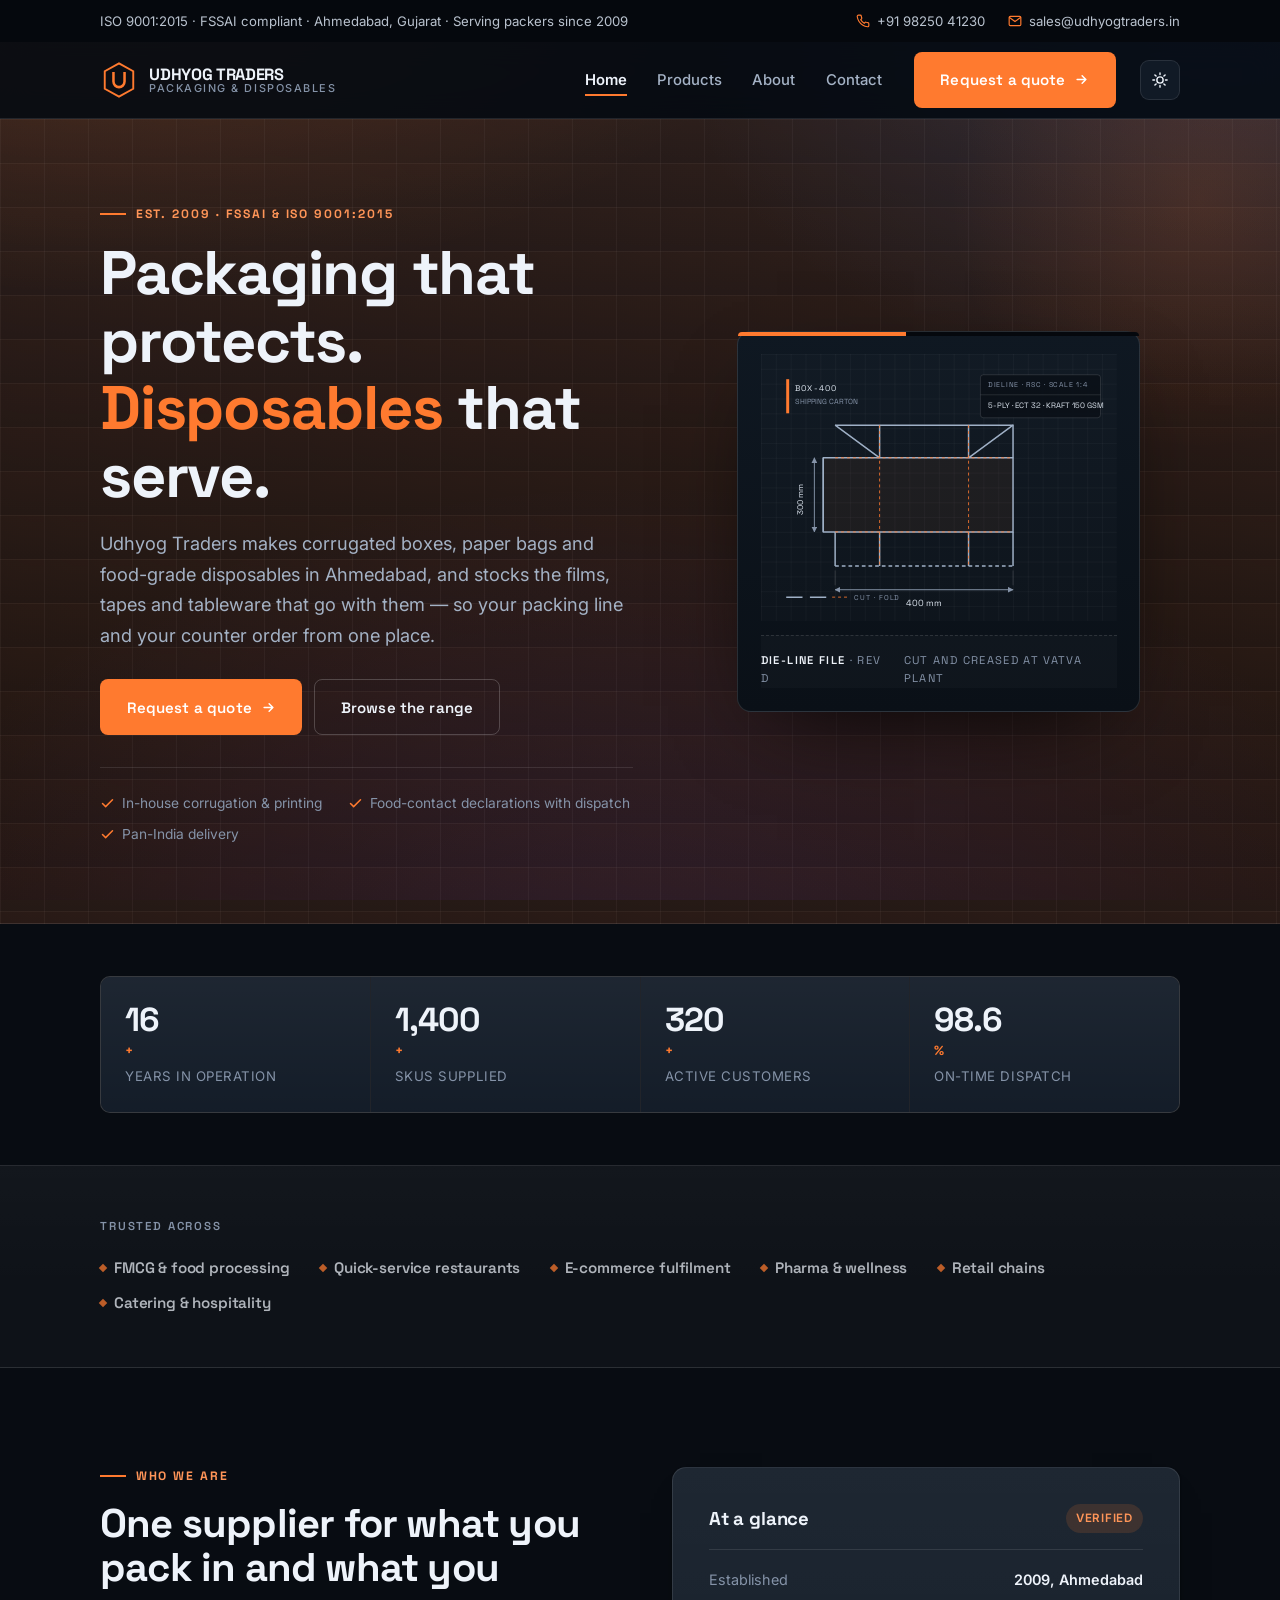
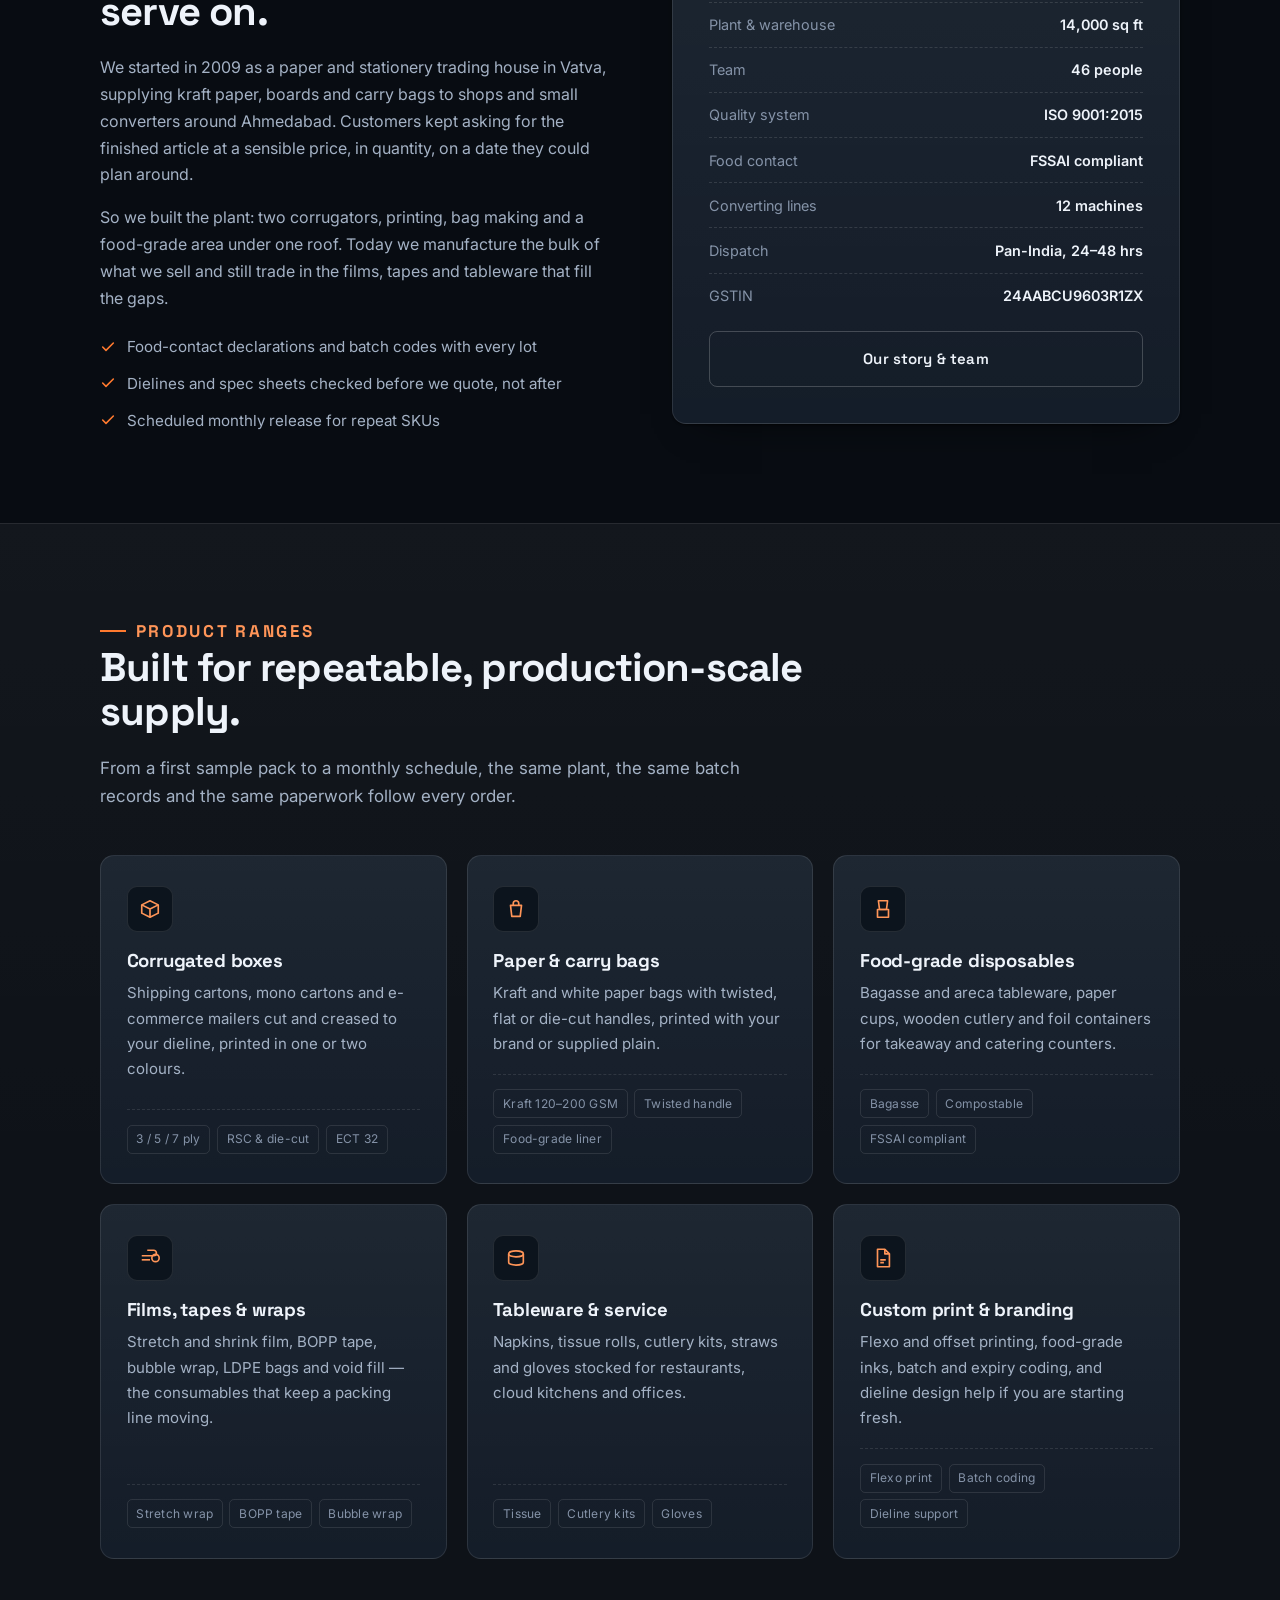
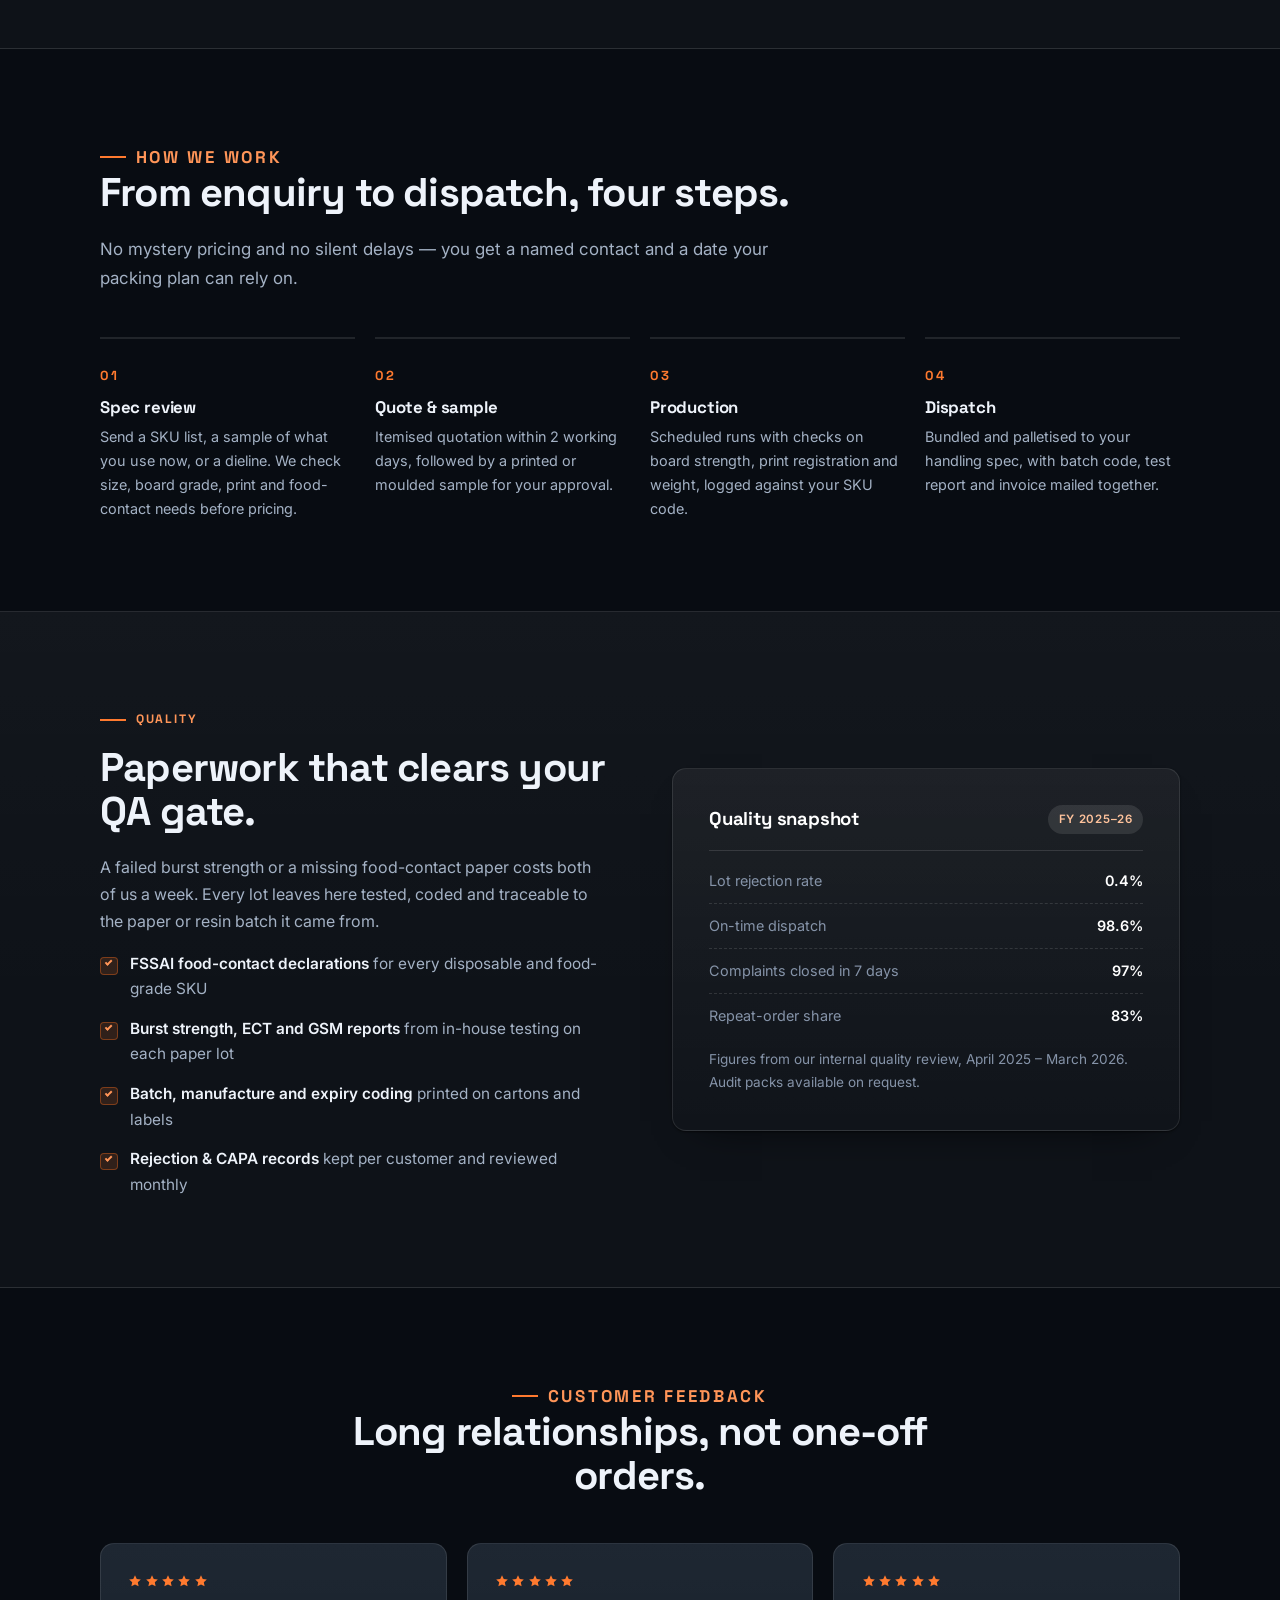
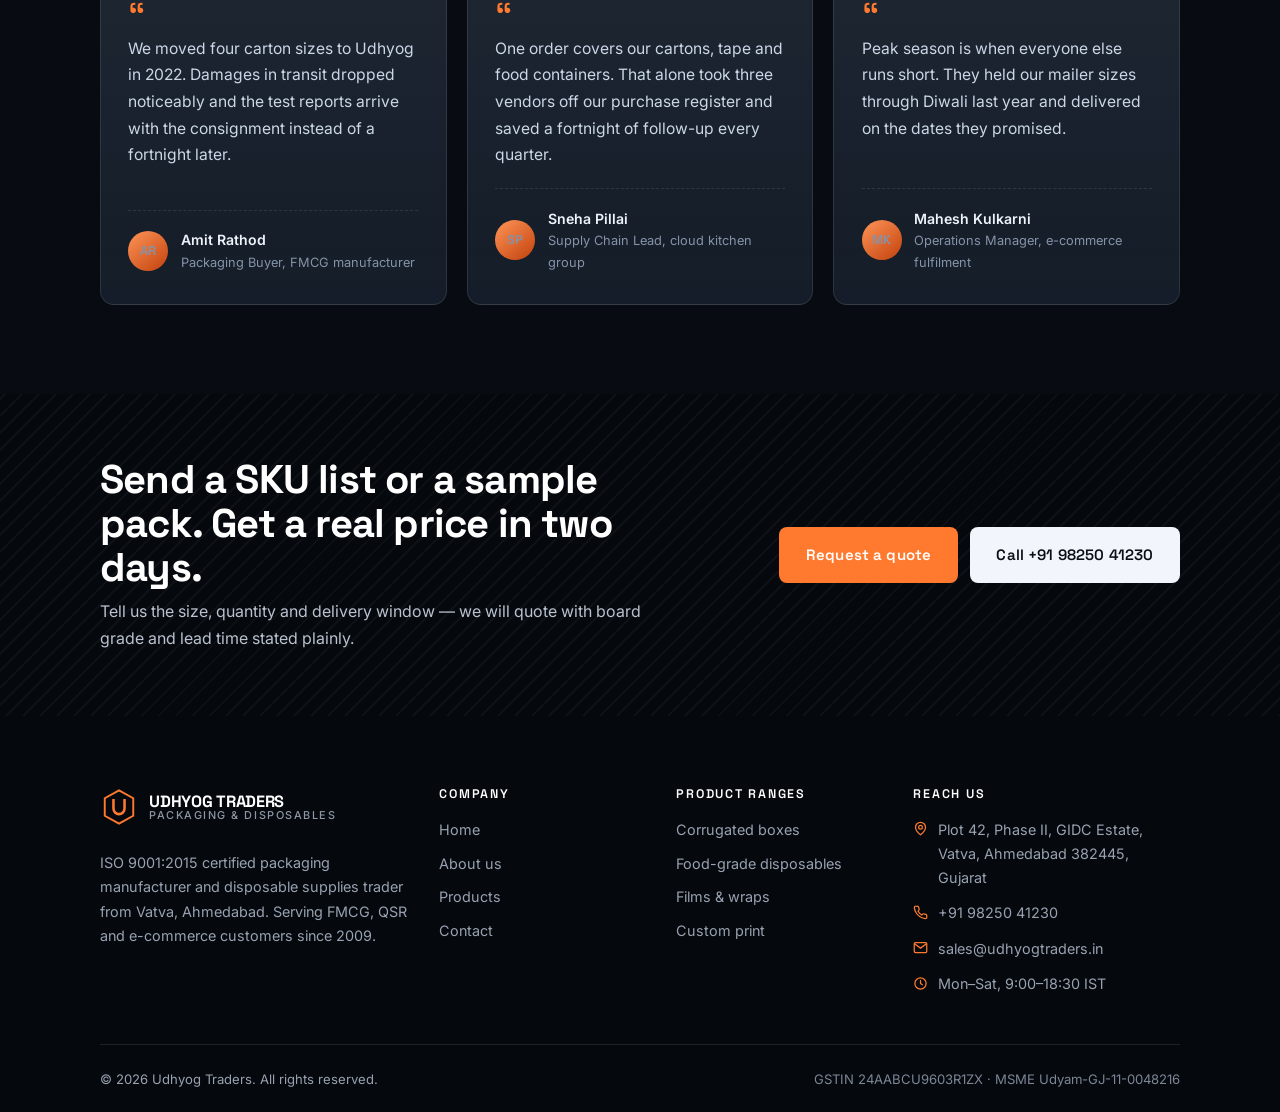
==== commit b08e787b: "Let visitors choose the light palette The dark gradient is right for the brand but hard to read in d" ====
--- a/index.html
+++ b/index.html
@@ -9,6 +9,17 @@
 <link rel="preconnect" href="https://fonts.googleapis.com">
 <link rel="preconnect" href="https://fonts.gstatic.com" crossorigin>
 <link href="https://fonts.googleapis.com/css2?family=Inter:wght@400;500;600;700&family=Space+Grotesk:wght@500;600;700&display=swap" rel="stylesheet">
+<script>
+  (function () {
+    try {
+      if (localStorage.getItem("udhyog-theme") === "light") {
+        document.documentElement.setAttribute("data-theme", "light");
+      }
+    } catch (error) {
+      /* private mode - fall back to the dark default */
+    }
+  })();
+</script>
 <link rel="stylesheet" href="css/styles.css">
 </head>
 <body>
@@ -58,6 +69,11 @@
         <svg width="15" height="15" viewBox="0 0 24 24" fill="none" stroke="currentColor" stroke-width="2.4" stroke-linecap="round" stroke-linejoin="round" aria-hidden="true"><path d="M5 12h14M13 6l6 6-6 6"/></svg>
       </a>
     </nav>
+
+    <button class="theme-toggle" type="button" data-theme-toggle aria-label="Switch to light theme" aria-pressed="false">
+      <svg class="icon-sun" viewBox="0 0 24 24" fill="none" stroke="currentColor" stroke-width="1.9" stroke-linecap="round" aria-hidden="true"><circle cx="12" cy="12" r="4.2"/><path d="M12 2.5v2.2M12 19.3v2.2M2.5 12h2.2M19.3 12h2.2M5.2 5.2l1.6 1.6M17.2 17.2l1.6 1.6M18.8 5.2l-1.6 1.6M6.8 17.2l-1.6 1.6"/></svg>
+      <svg class="icon-moon" viewBox="0 0 24 24" fill="none" stroke="currentColor" stroke-width="1.9" stroke-linecap="round" stroke-linejoin="round" aria-hidden="true"><path d="M20 14.5A8.5 8.5 0 0 1 9.5 4a8.5 8.5 0 1 0 10.5 10.5z"/></svg>
+    </button>
   </div>
 </header>
 
--- a/css/styles.css
+++ b/css/styles.css
@@ -1835,3 +1835,180 @@
 .doc-action {
   border-top-color: var(--line);
 }
+
+/* --------------------------------------------------------------------------
+   Theme toggle
+   -------------------------------------------------------------------------- */
+
+.site-header .container {
+  justify-content: flex-start;
+}
+
+.site-header .nav {
+  margin-left: auto;
+}
+
+.theme-toggle {
+  display: inline-grid;
+  place-items: center;
+  flex: none;
+  width: 40px;
+  height: 40px;
+  padding: 0;
+  border: 1px solid var(--line);
+  border-radius: 9px;
+  background: var(--surface);
+  color: var(--ink);
+  cursor: pointer;
+  transition: background 0.2s ease, border-color 0.2s ease, color 0.2s ease,
+    transform 0.2s ease;
+}
+
+.theme-toggle:hover {
+  border-color: var(--line-strong);
+  transform: translateY(-1px);
+}
+
+.theme-toggle svg {
+  width: 18px;
+  height: 18px;
+}
+
+.theme-toggle .icon-moon {
+  display: none;
+}
+
+html[data-theme="light"] .theme-toggle .icon-sun {
+  display: none;
+}
+
+html[data-theme="light"] .theme-toggle .icon-moon {
+  display: block;
+}
+
+/* The drawing panel stays dark in both themes, like a blueprint sheet */
+.hero-art {
+  background: linear-gradient(180deg, #0f1822, #0a1017);
+  border-color: rgba(255, 255, 255, 0.12);
+}
+
+.hero-art figcaption {
+  color: #8593a8;
+  border-top-color: rgba(255, 255, 255, 0.12);
+}
+
+.hero-art figcaption strong {
+  color: #eef3fa;
+}
+
+@media (max-width: 1000px) {
+  .nav-toggle {
+    margin-left: auto;
+  }
+}
+
+/* --------------------------------------------------------------------------
+   Light theme
+   -------------------------------------------------------------------------- */
+
+html[data-theme="light"] {
+  color-scheme: light;
+
+  --ink: #0d1117;
+  --ink-soft: #1a2028;
+  --body: #4b5563;
+  --steel: #6b7482;
+  --line: #e4e7ec;
+  --line-strong: #cfd4dc;
+  --paper: #ffffff;
+  --surface: #ffffff;
+  --sand: #f6f4f0;
+  --deep: #0d1117;
+  --accent: #f26a1b;
+  --accent-dark: #d4550c;
+  --accent-soft: rgba(242, 106, 27, 0.1);
+  --shadow-sm: 0 1px 2px rgba(13, 17, 23, 0.05), 0 10px 26px -20px rgba(13, 17, 23, 0.4);
+  --shadow-lg: 0 28px 70px -34px rgba(13, 17, 23, 0.5);
+}
+
+html[data-theme="light"] body {
+  background-color: #f7f5f1;
+  background-image:
+    radial-gradient(1150px 620px at 8% -10%, rgba(255, 122, 47, 0.13), transparent 62%),
+    radial-gradient(900px 620px at 96% 2%, rgba(56, 132, 255, 0.09), transparent 62%),
+    linear-gradient(180deg, #fdfcfa 0%, #f7f5f1 48%, #f1eee8 100%);
+}
+
+html[data-theme="light"] .site-header {
+  background: rgba(255, 255, 255, 0.86);
+}
+
+html[data-theme="light"] .section--sand {
+  background: #f4f1eb;
+  background-image: none;
+}
+
+html[data-theme="light"] .hero {
+  background-image: radial-gradient(760px 420px at 84% -10%, rgba(255, 122, 47, 0.1), transparent 68%),
+    linear-gradient(rgba(13, 17, 23, 0.045) 1px, transparent 1px),
+    linear-gradient(90deg, rgba(13, 17, 23, 0.045) 1px, transparent 1px);
+}
+
+html[data-theme="light"] .card,
+html[data-theme="light"] .panel,
+html[data-theme="light"] .stat,
+html[data-theme="light"] .quote-card,
+html[data-theme="light"] .doc-card,
+html[data-theme="light"] .table-wrap,
+html[data-theme="light"] .form,
+html[data-theme="light"] .card:hover,
+html[data-theme="light"] .doc-card:hover {
+  background-image: none;
+}
+
+html[data-theme="light"] .btn--ghost:hover {
+  background: rgba(13, 17, 23, 0.06);
+  color: var(--ink);
+}
+
+html[data-theme="light"] .table-wrap thead th {
+  background: #f6f4f0;
+}
+
+html[data-theme="light"] .spec-list div {
+  border-bottom-color: rgba(13, 17, 23, 0.1);
+}
+
+html[data-theme="light"] .field input,
+html[data-theme="light"] .field select,
+html[data-theme="light"] .field textarea {
+  background-color: #fff;
+}
+
+html[data-theme="light"] .field input:focus,
+html[data-theme="light"] .field select:focus,
+html[data-theme="light"] .field textarea:focus {
+  background-color: #fff;
+}
+
+html[data-theme="light"] .field .error {
+  color: #b42318;
+}
+
+html[data-theme="light"] .field textarea[aria-invalid="true"],
+html[data-theme="light"] .field input[aria-invalid="true"],
+html[data-theme="light"] .field select[aria-invalid="true"] {
+  border-color: #d92d20;
+  box-shadow: 0 0 0 3px rgba(217, 45, 32, 0.12);
+}
+
+html[data-theme="light"] .form-status {
+  border-color: #b7e4c7;
+  background: #eefaf2;
+  color: #14603a;
+}
+
+html[data-theme="light"] .map-block {
+  background-image: linear-gradient(rgba(13, 17, 23, 0.04) 1px, transparent 1px),
+    linear-gradient(90deg, rgba(13, 17, 23, 0.04) 1px, transparent 1px);
+}
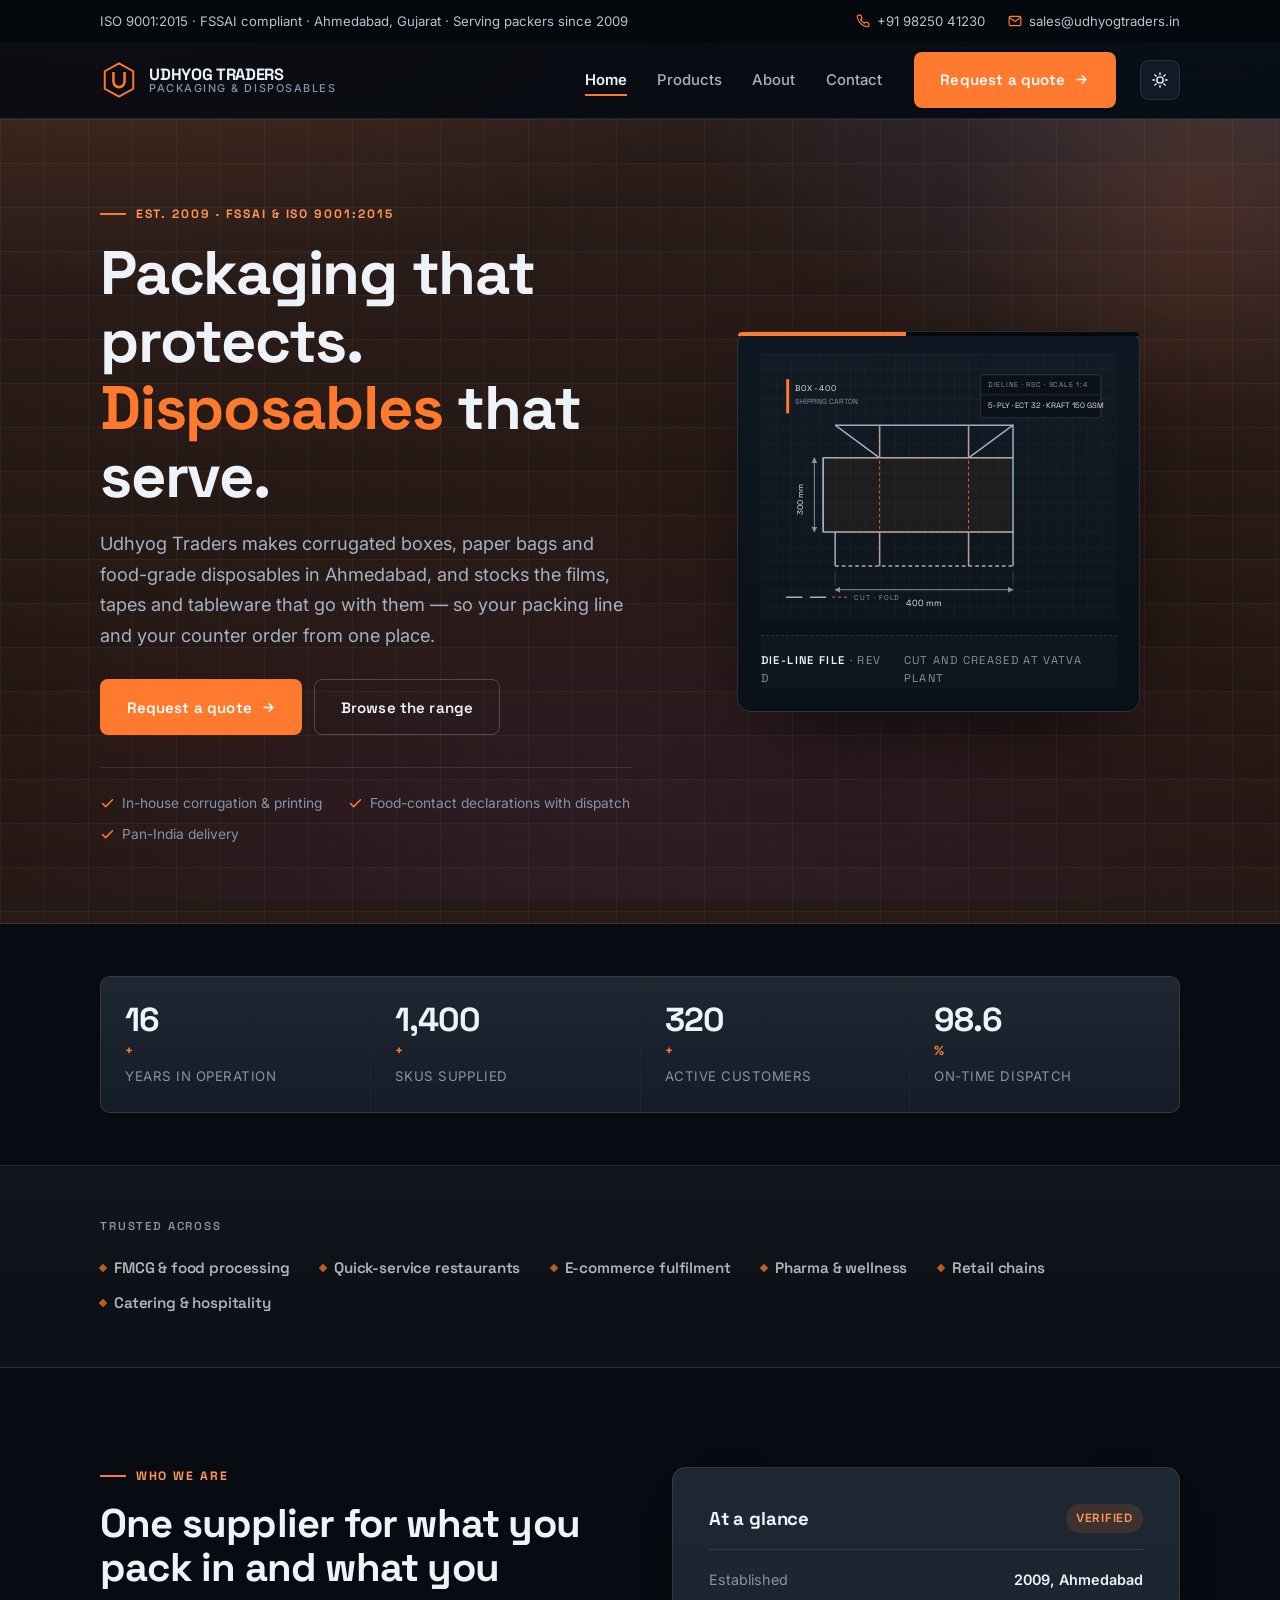
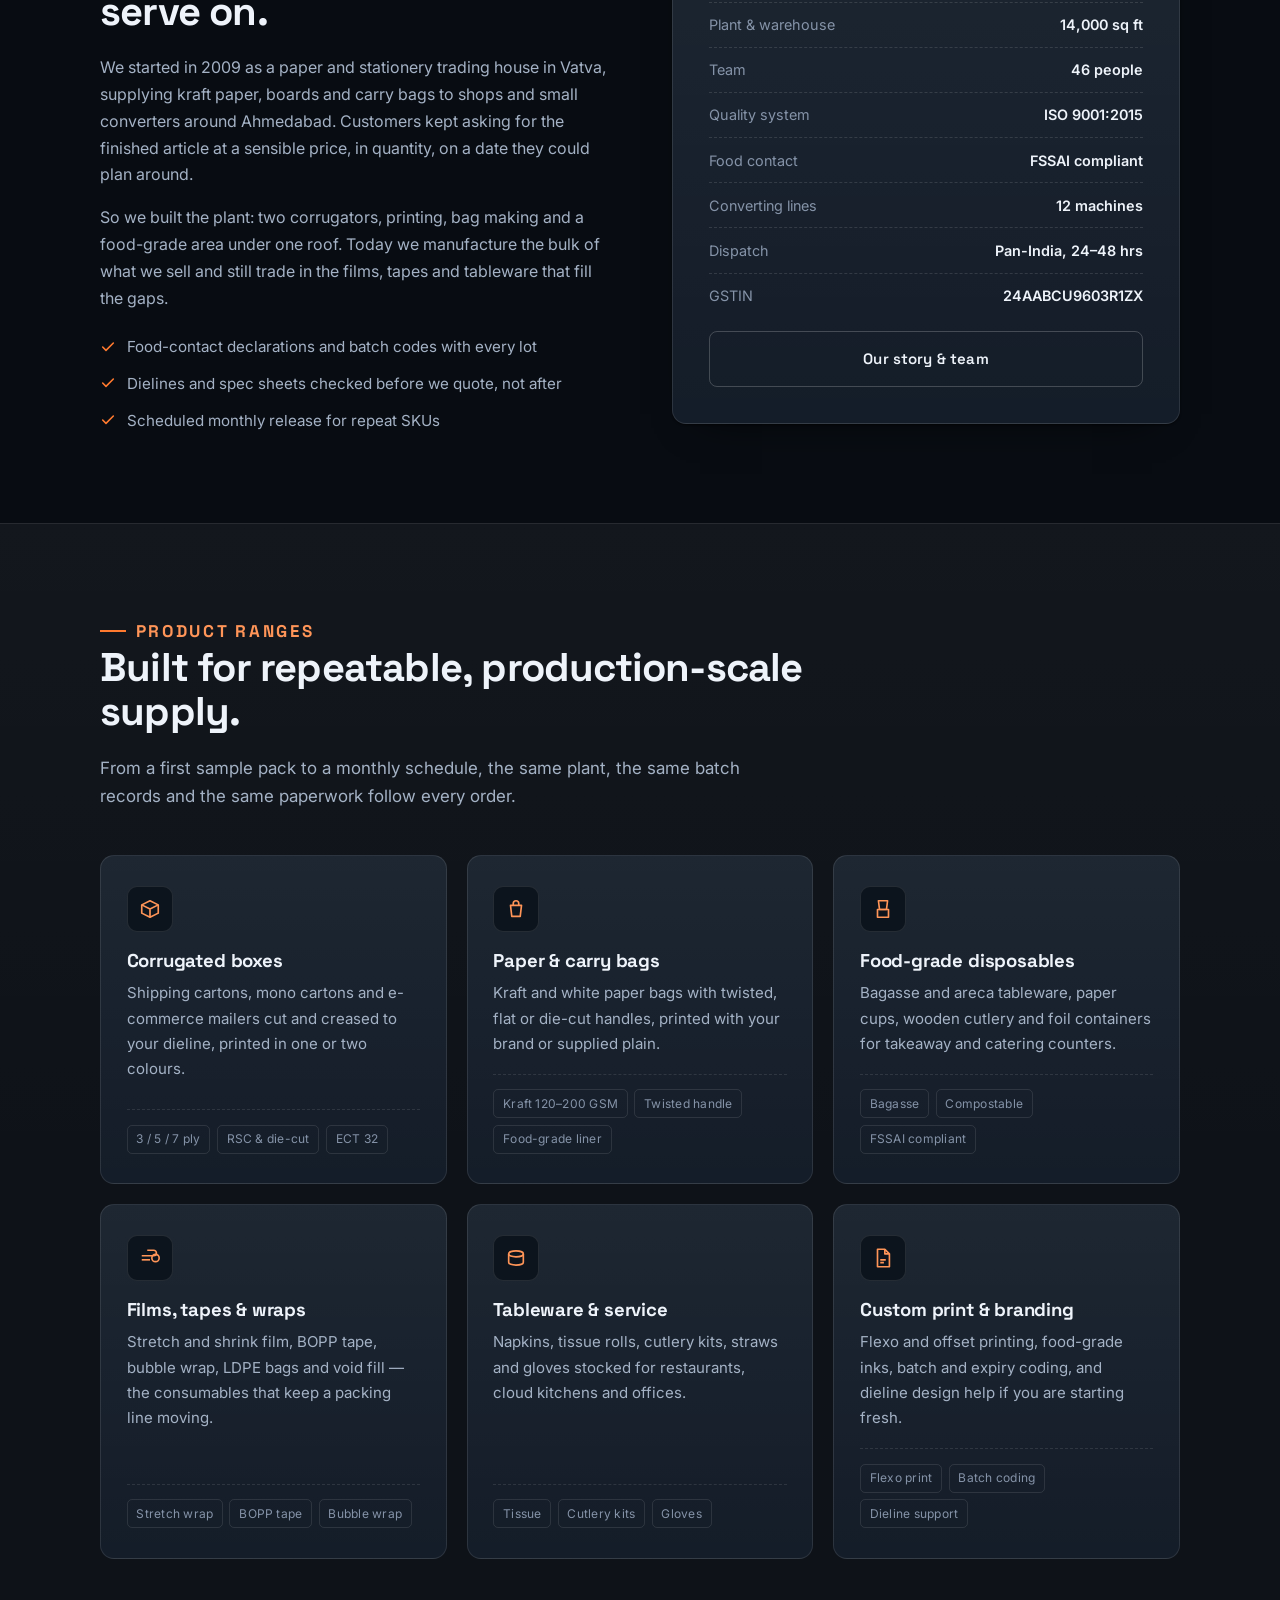
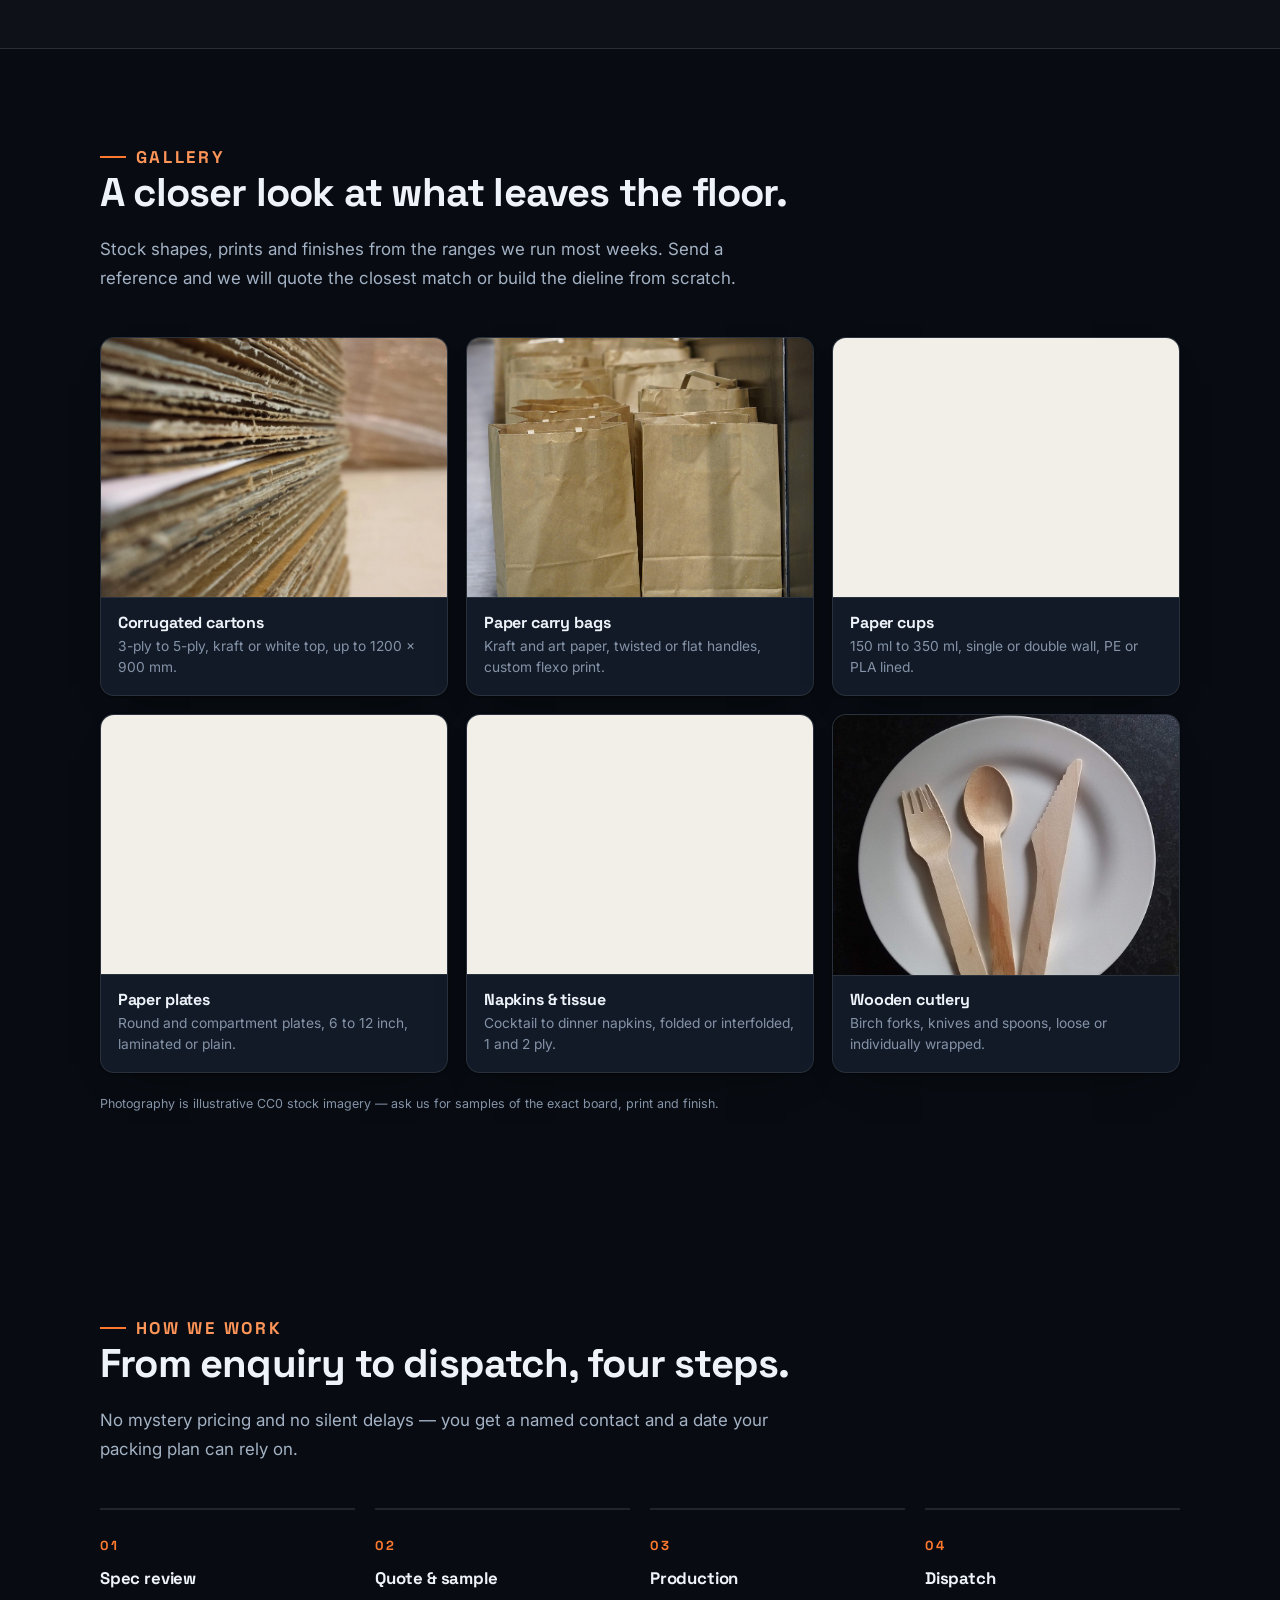
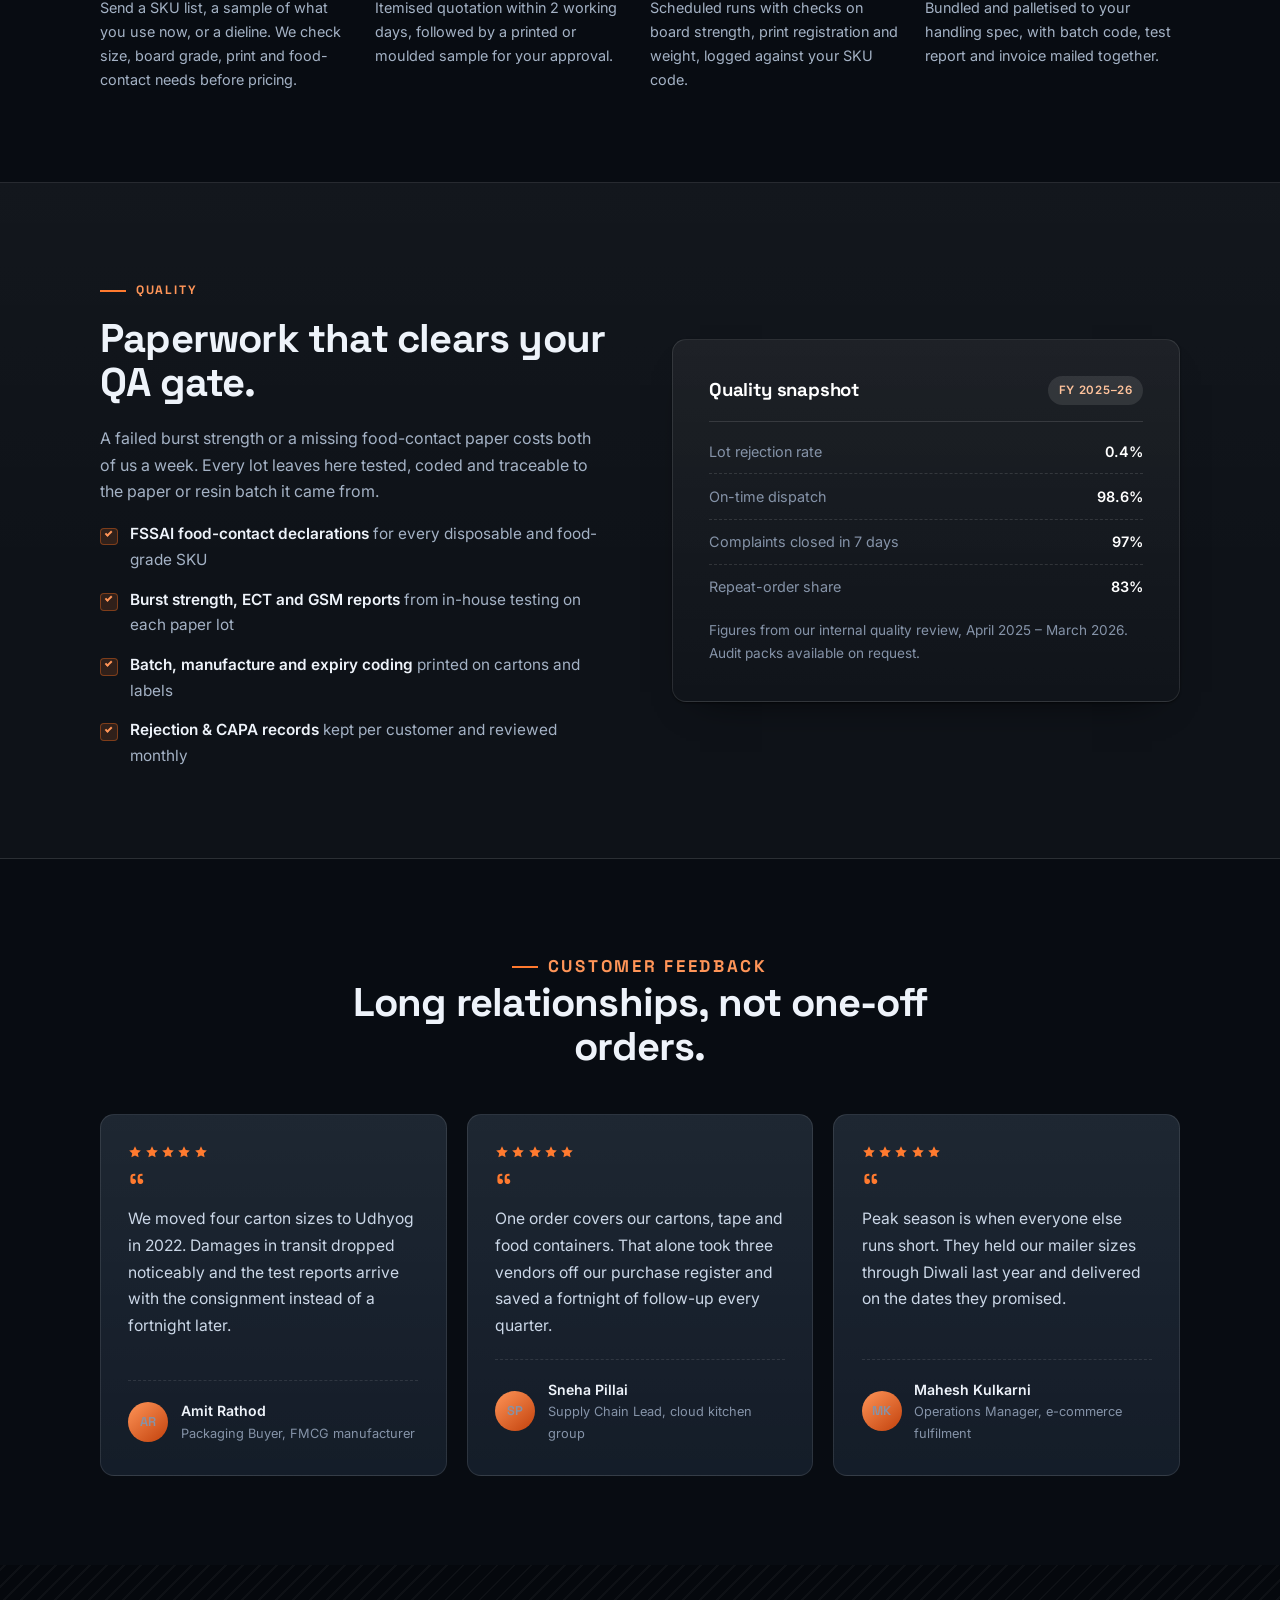
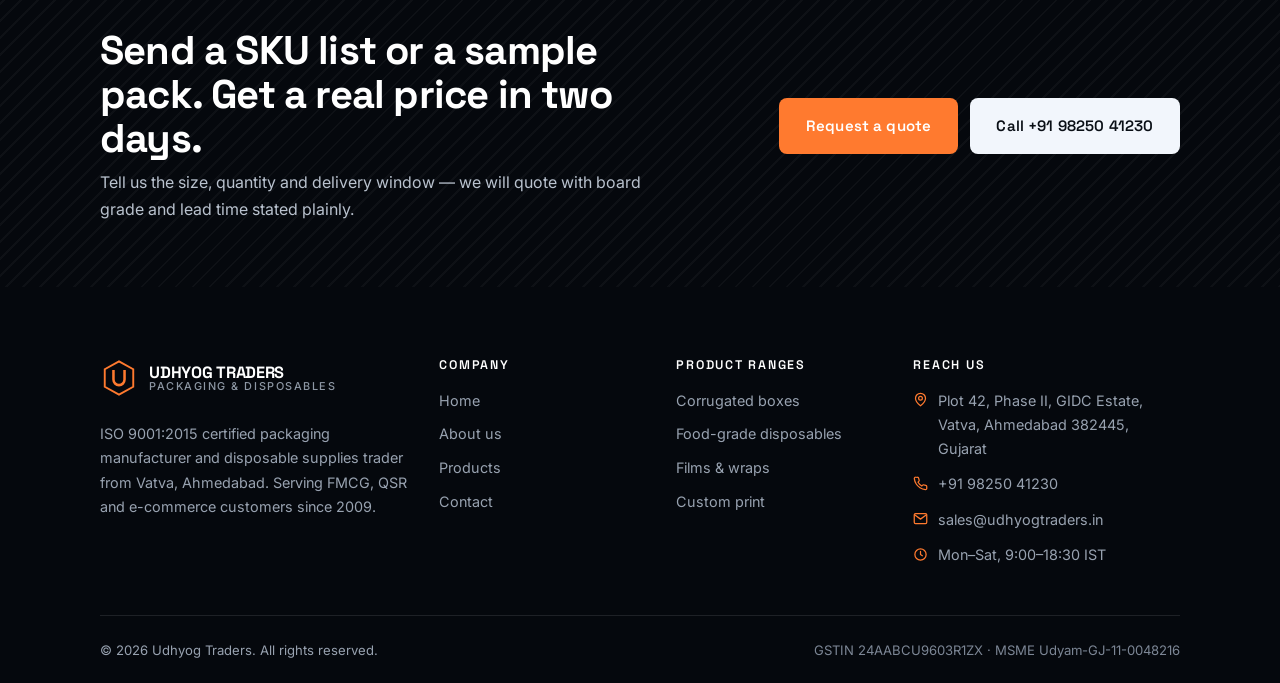
==== commit 121efff9: "Show the product ranges as photographs instead of line art The home page gains a gallery of cartons," ====
--- a/index.html
+++ b/index.html
@@ -315,6 +315,76 @@
     </div>
   </section>
 
+  <!-- Product gallery -->
+  <section class="section">
+    <div class="container">
+      <div class="section-head">
+        <p class="eyebrow">Gallery</p>
+        <h2>A closer look at what leaves the floor.</h2>
+        <p>Stock shapes, prints and finishes from the ranges we run most weeks. Send a reference and we will quote the closest match or build the dieline from scratch.</p>
+      </div>
+
+      <div class="gallery-grid">
+        <figure class="gallery-item reveal">
+          <div class="gallery-shot">
+            <img src="assets/gallery/cartons.webp" alt="Close-up of stacked corrugated board showing the fluted layers" width="1024" height="576" loading="lazy" decoding="async">
+          </div>
+          <figcaption class="gallery-cap">
+            <h3>Corrugated cartons</h3>
+            <p>3-ply to 5-ply, kraft or white top, up to 1200 &times; 900 mm.</p>
+          </figcaption>
+        </figure>
+        <figure class="gallery-item reveal">
+          <div class="gallery-shot">
+            <img src="assets/gallery/bags-row.jpg" alt="Row of kraft paper carry bags with twisted handles" width="1365" height="2048" loading="lazy" decoding="async">
+          </div>
+          <figcaption class="gallery-cap">
+            <h3>Paper carry bags</h3>
+            <p>Kraft and art paper, twisted or flat handles, custom flexo print.</p>
+          </figcaption>
+        </figure>
+        <figure class="gallery-item reveal">
+          <div class="gallery-shot gallery-shot--cutout">
+            <img src="assets/gallery/cups.png" alt="Stack of printed paper cups with one cup lying on its side" width="960" height="842" loading="lazy" decoding="async">
+          </div>
+          <figcaption class="gallery-cap">
+            <h3>Paper cups</h3>
+            <p>150 ml to 350 ml, single or double wall, PE or PLA lined.</p>
+          </figcaption>
+        </figure>
+        <figure class="gallery-item reveal">
+          <div class="gallery-shot gallery-shot--cutout">
+            <img src="assets/gallery/plates.png" alt="Tall stack of printed disposable paper plates" width="960" height="529" loading="lazy" decoding="async">
+          </div>
+          <figcaption class="gallery-cap">
+            <h3>Paper plates</h3>
+            <p>Round and compartment plates, 6 to 12 inch, laminated or plain.</p>
+          </figcaption>
+        </figure>
+        <figure class="gallery-item reveal">
+          <div class="gallery-shot gallery-shot--cutout">
+            <img src="assets/gallery/napkins.png" alt="Neat stack of folded white paper napkins" width="960" height="445" loading="lazy" decoding="async">
+          </div>
+          <figcaption class="gallery-cap">
+            <h3>Napkins &amp; tissue</h3>
+            <p>Cocktail to dinner napkins, folded or interfolded, 1 and 2 ply.</p>
+          </figcaption>
+        </figure>
+        <figure class="gallery-item reveal">
+          <div class="gallery-shot">
+            <img src="assets/gallery/cutlery.jpg" alt="Bamboo fork, spoon and knife laid on a white plate" width="960" height="1280" loading="lazy" decoding="async">
+          </div>
+          <figcaption class="gallery-cap">
+            <h3>Wooden cutlery</h3>
+            <p>Birch forks, knives and spoons, loose or individually wrapped.</p>
+          </figcaption>
+        </figure>
+      </div>
+
+      <p class="gallery-note">Photography is illustrative CC0 stock imagery &mdash; ask us for samples of the exact board, print and finish.</p>
+    </div>
+  </section>
+
   <!-- Process -->
   <section class="section">
     <div class="container">
--- a/css/styles.css
+++ b/css/styles.css
@@ -2012,3 +2012,91 @@
   background-image: linear-gradient(rgba(13, 17, 23, 0.04) 1px, transparent 1px),
     linear-gradient(90deg, rgba(13, 17, 23, 0.04) 1px, transparent 1px);
 }
+
+/* --------------------------------------------------------------------------
+   Product gallery
+   -------------------------------------------------------------------------- */
+
+.gallery-grid {
+  display: grid;
+  grid-template-columns: repeat(3, 1fr);
+  gap: 1.15rem;
+  margin-top: 2.6rem;
+}
+
+.gallery-item {
+  display: flex;
+  flex-direction: column;
+  margin: 0;
+  overflow: hidden;
+  border: 1px solid var(--line);
+  border-radius: 14px;
+  background: var(--surface);
+  box-shadow: var(--shadow-sm);
+  transition: border-color 0.25s ease, transform 0.25s ease, box-shadow 0.25s ease;
+}
+
+.gallery-item:hover {
+  border-color: var(--line-strong);
+  transform: translateY(-2px);
+  box-shadow: var(--shadow-lg);
+}
+
+.gallery-shot {
+  position: relative;
+  overflow: hidden;
+  aspect-ratio: 4 / 3;
+  background: #f2efe9;
+}
+
+.gallery-shot img {
+  display: block;
+  width: 100%;
+  height: 100%;
+  object-fit: cover;
+  transition: transform 0.6s ease;
+}
+
+.gallery-shot--cutout img {
+  object-fit: contain;
+  padding: 1.1rem;
+}
+
+.gallery-item:hover img {
+  transform: scale(1.035);
+}
+
+.gallery-cap {
+  padding: 0.95rem 1.05rem 1.1rem;
+  border-top: 1px solid var(--line);
+}
+
+.gallery-cap h3 {
+  margin: 0;
+  font-size: 1rem;
+}
+
+.gallery-cap p {
+  margin: 0.3rem 0 0;
+  color: var(--steel);
+  font-size: 0.86rem;
+  line-height: 1.5;
+}
+
+.gallery-note {
+  margin-top: 1.3rem;
+  color: var(--steel);
+  font-size: 0.78rem;
+}
+
+@media (max-width: 900px) {
+  .gallery-grid {
+    grid-template-columns: repeat(2, 1fr);
+  }
+}
+
+@media (max-width: 600px) {
+  .gallery-grid {
+    grid-template-columns: 1fr;
+  }
+}
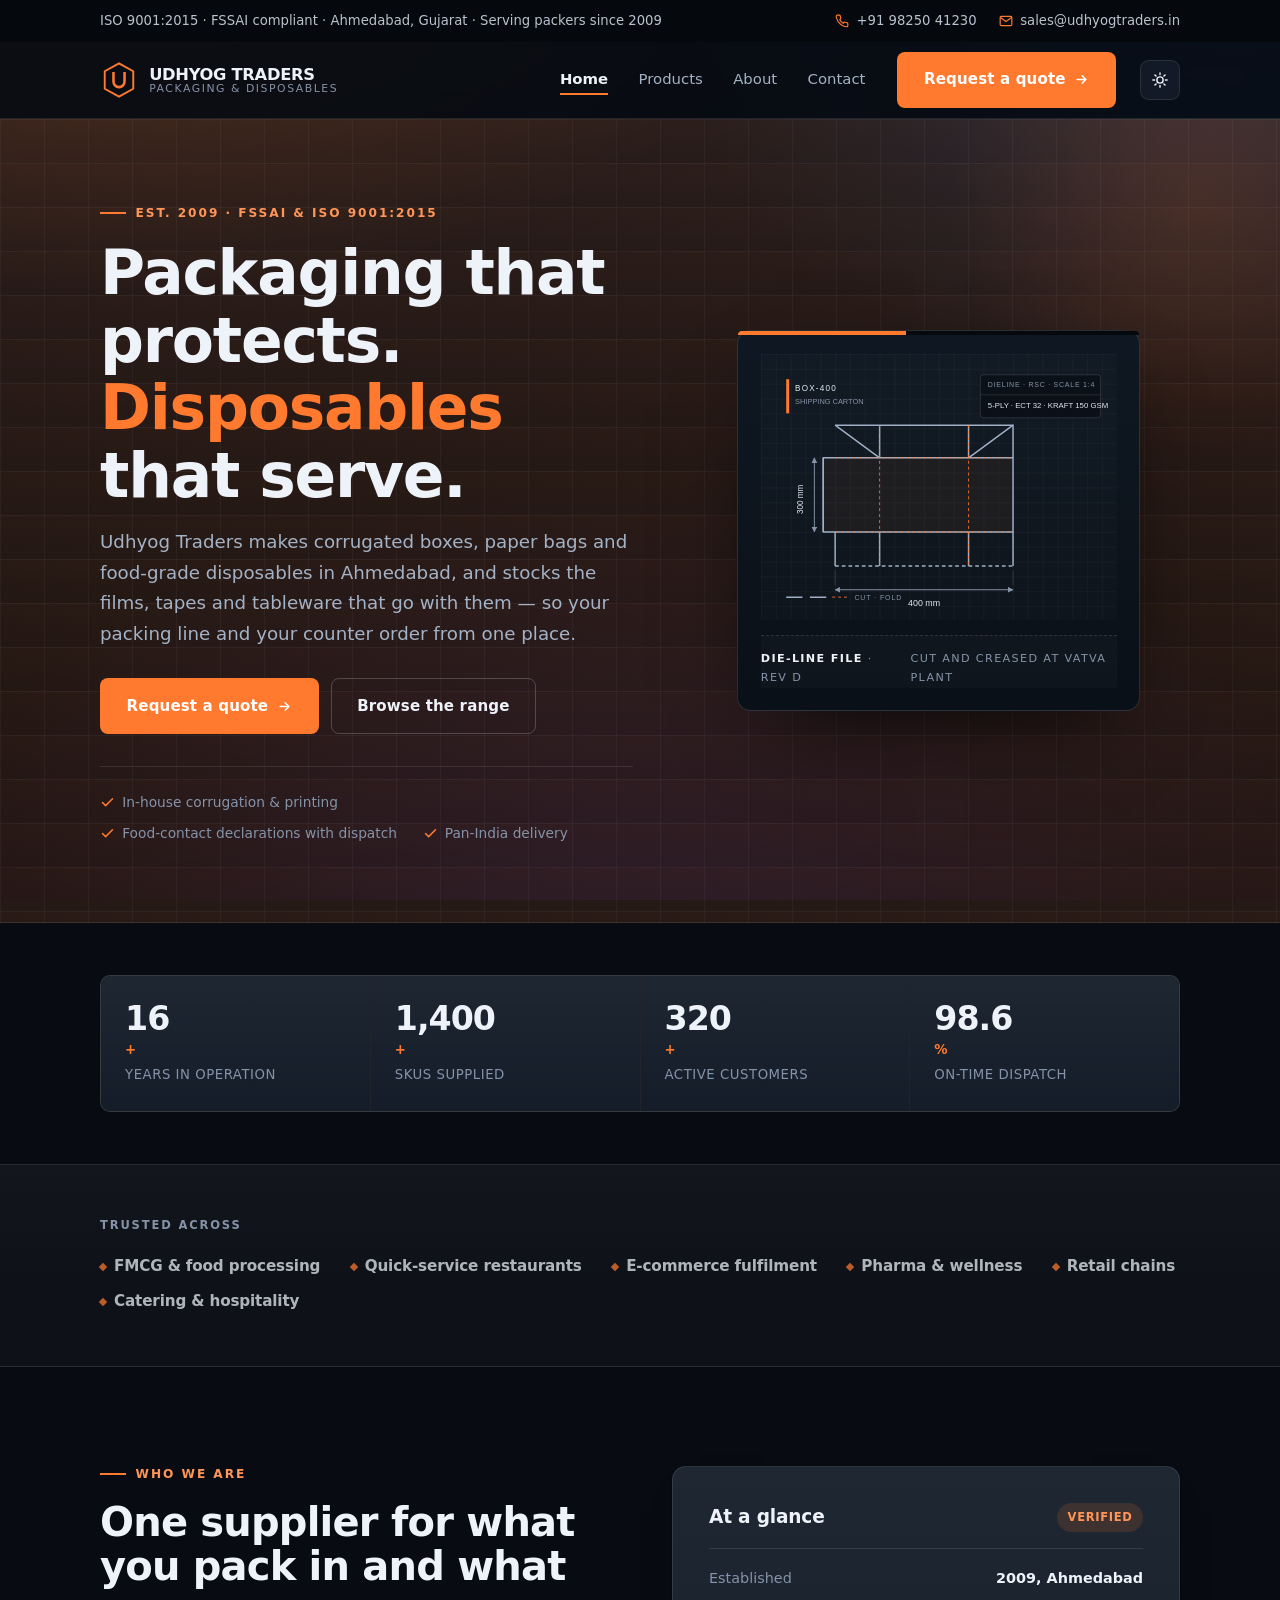
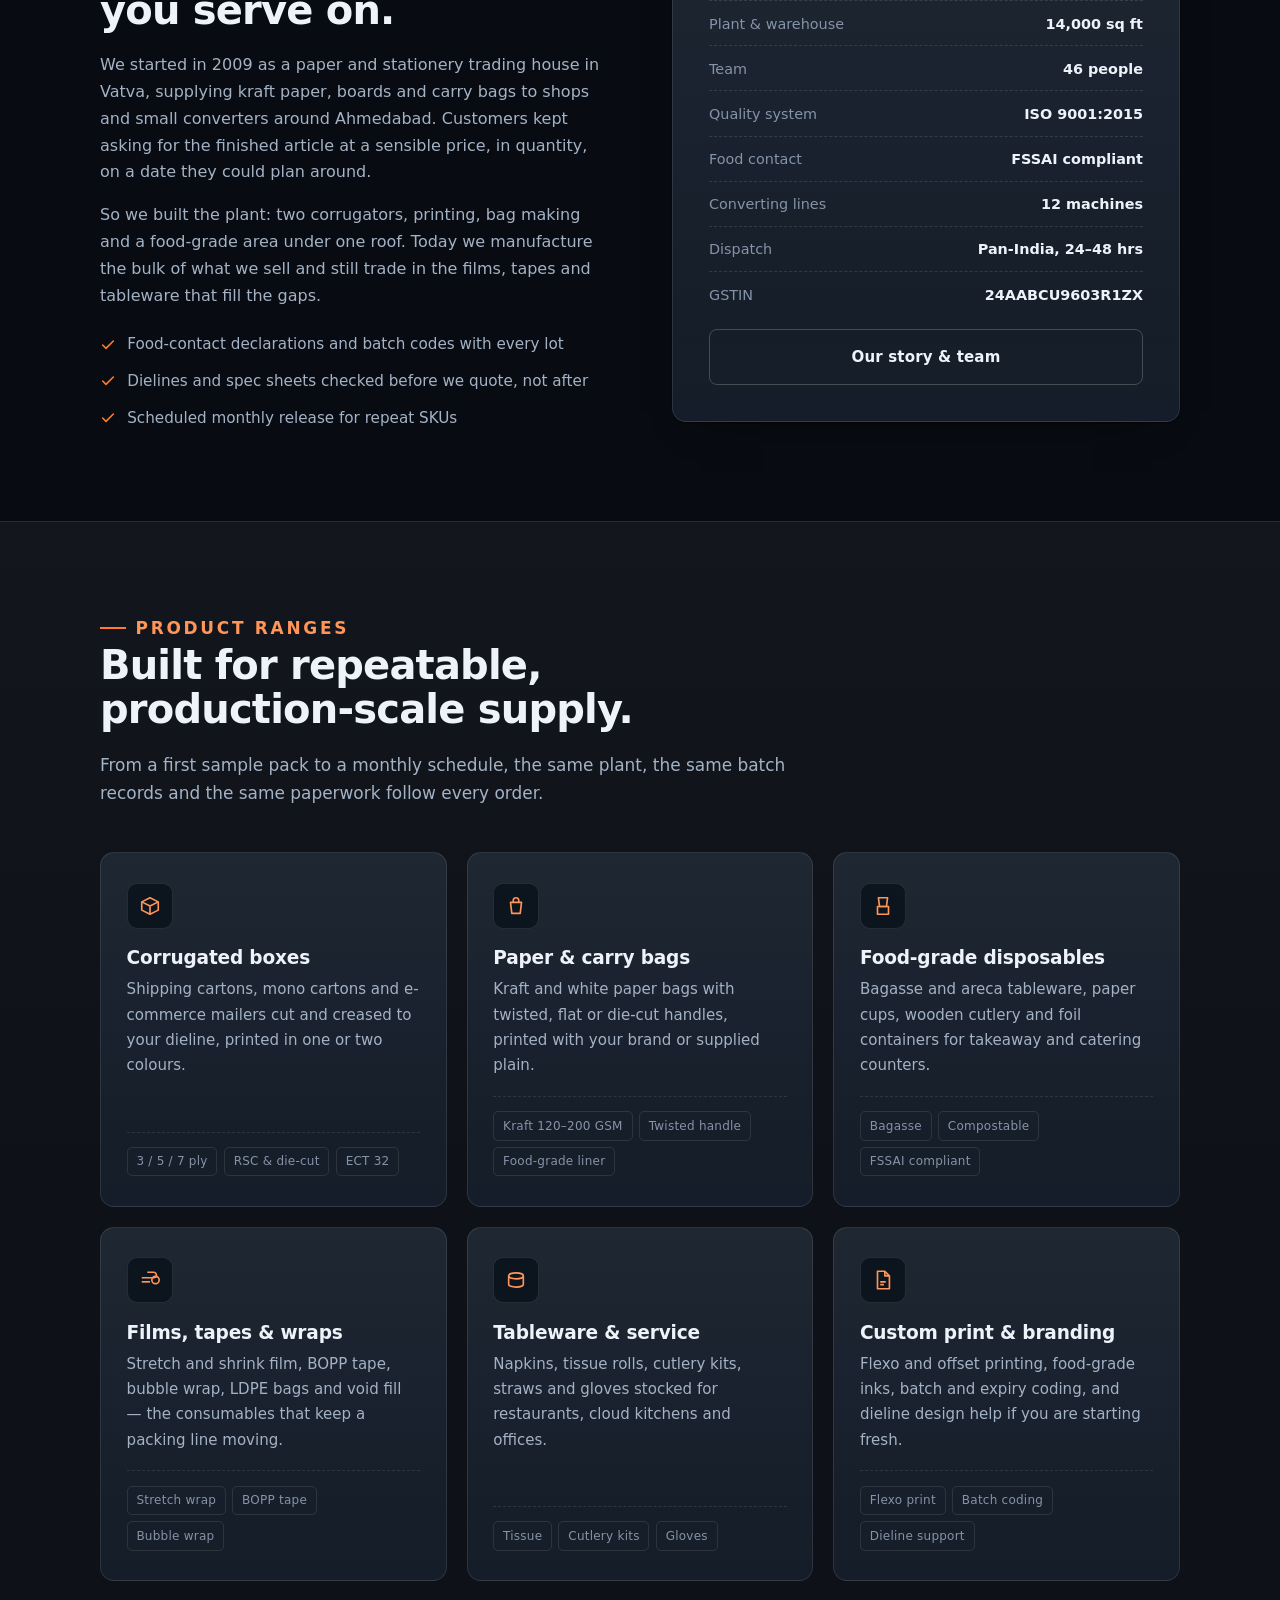
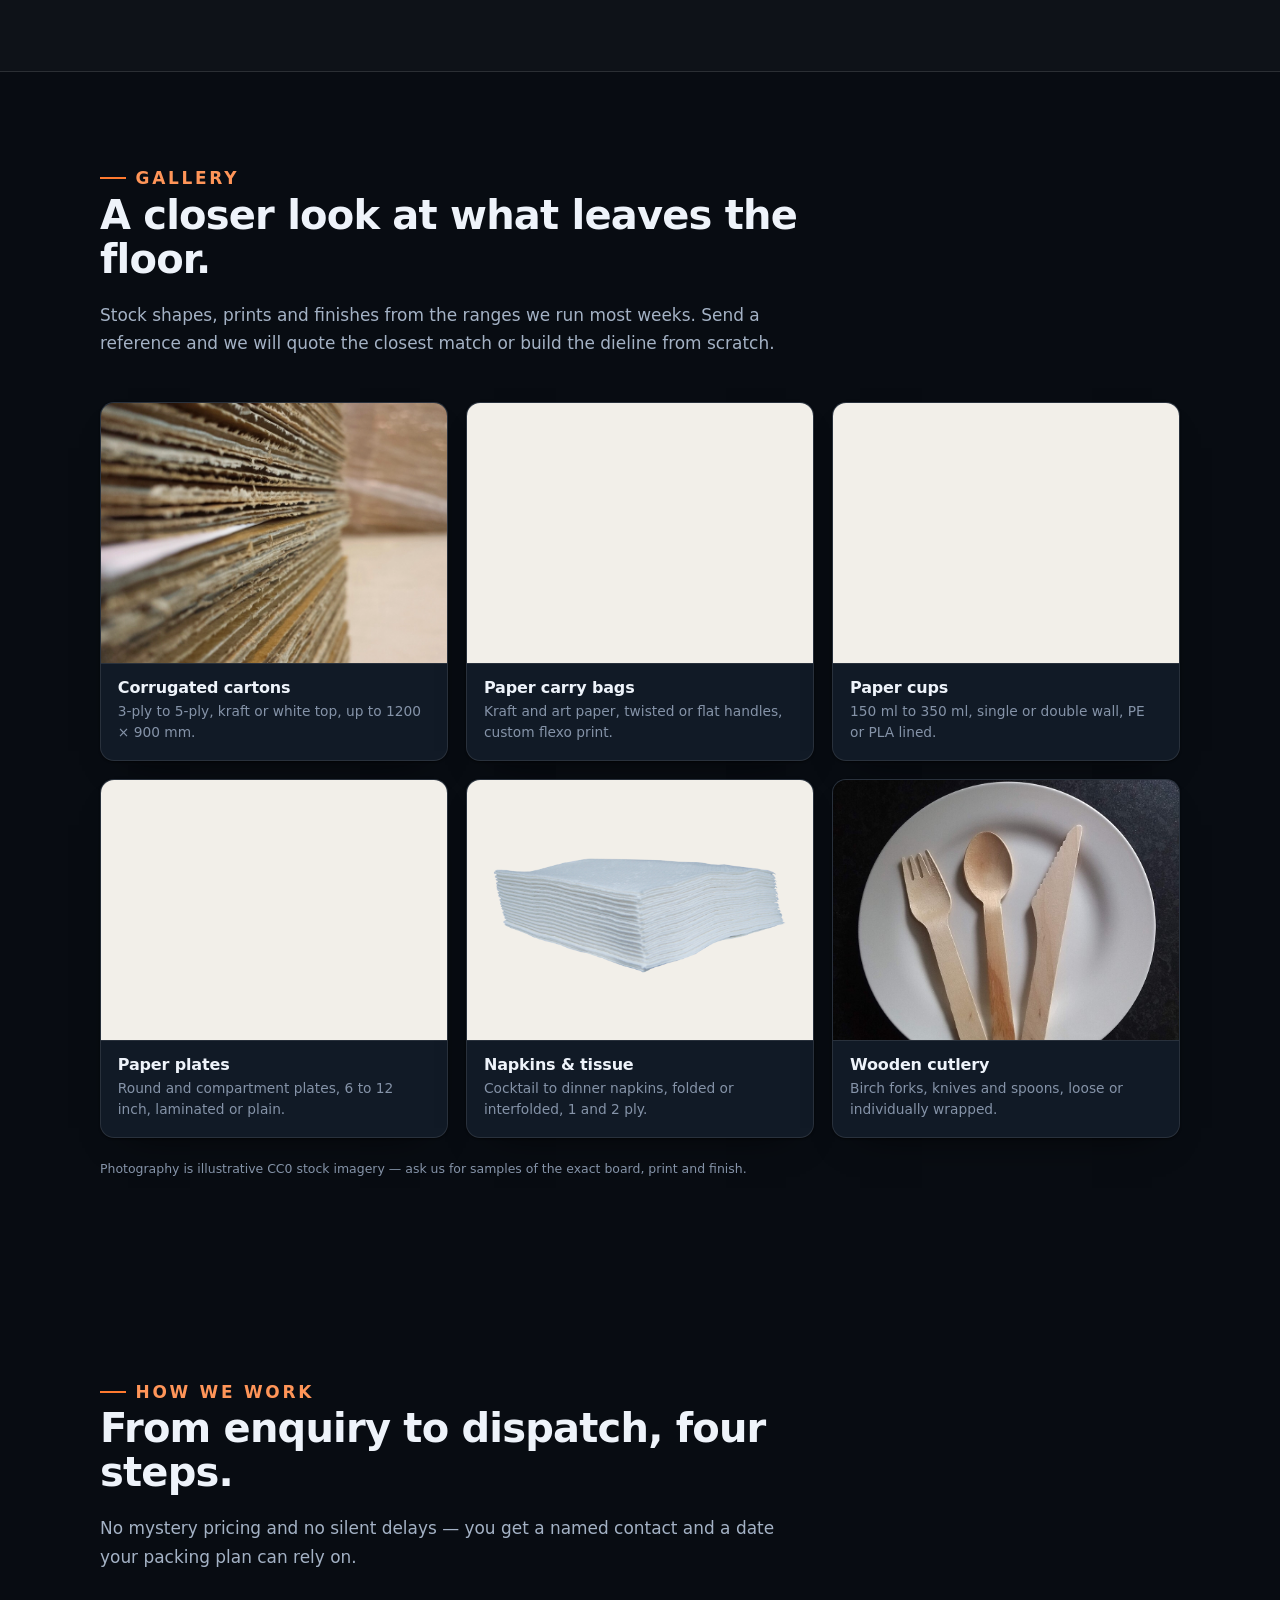
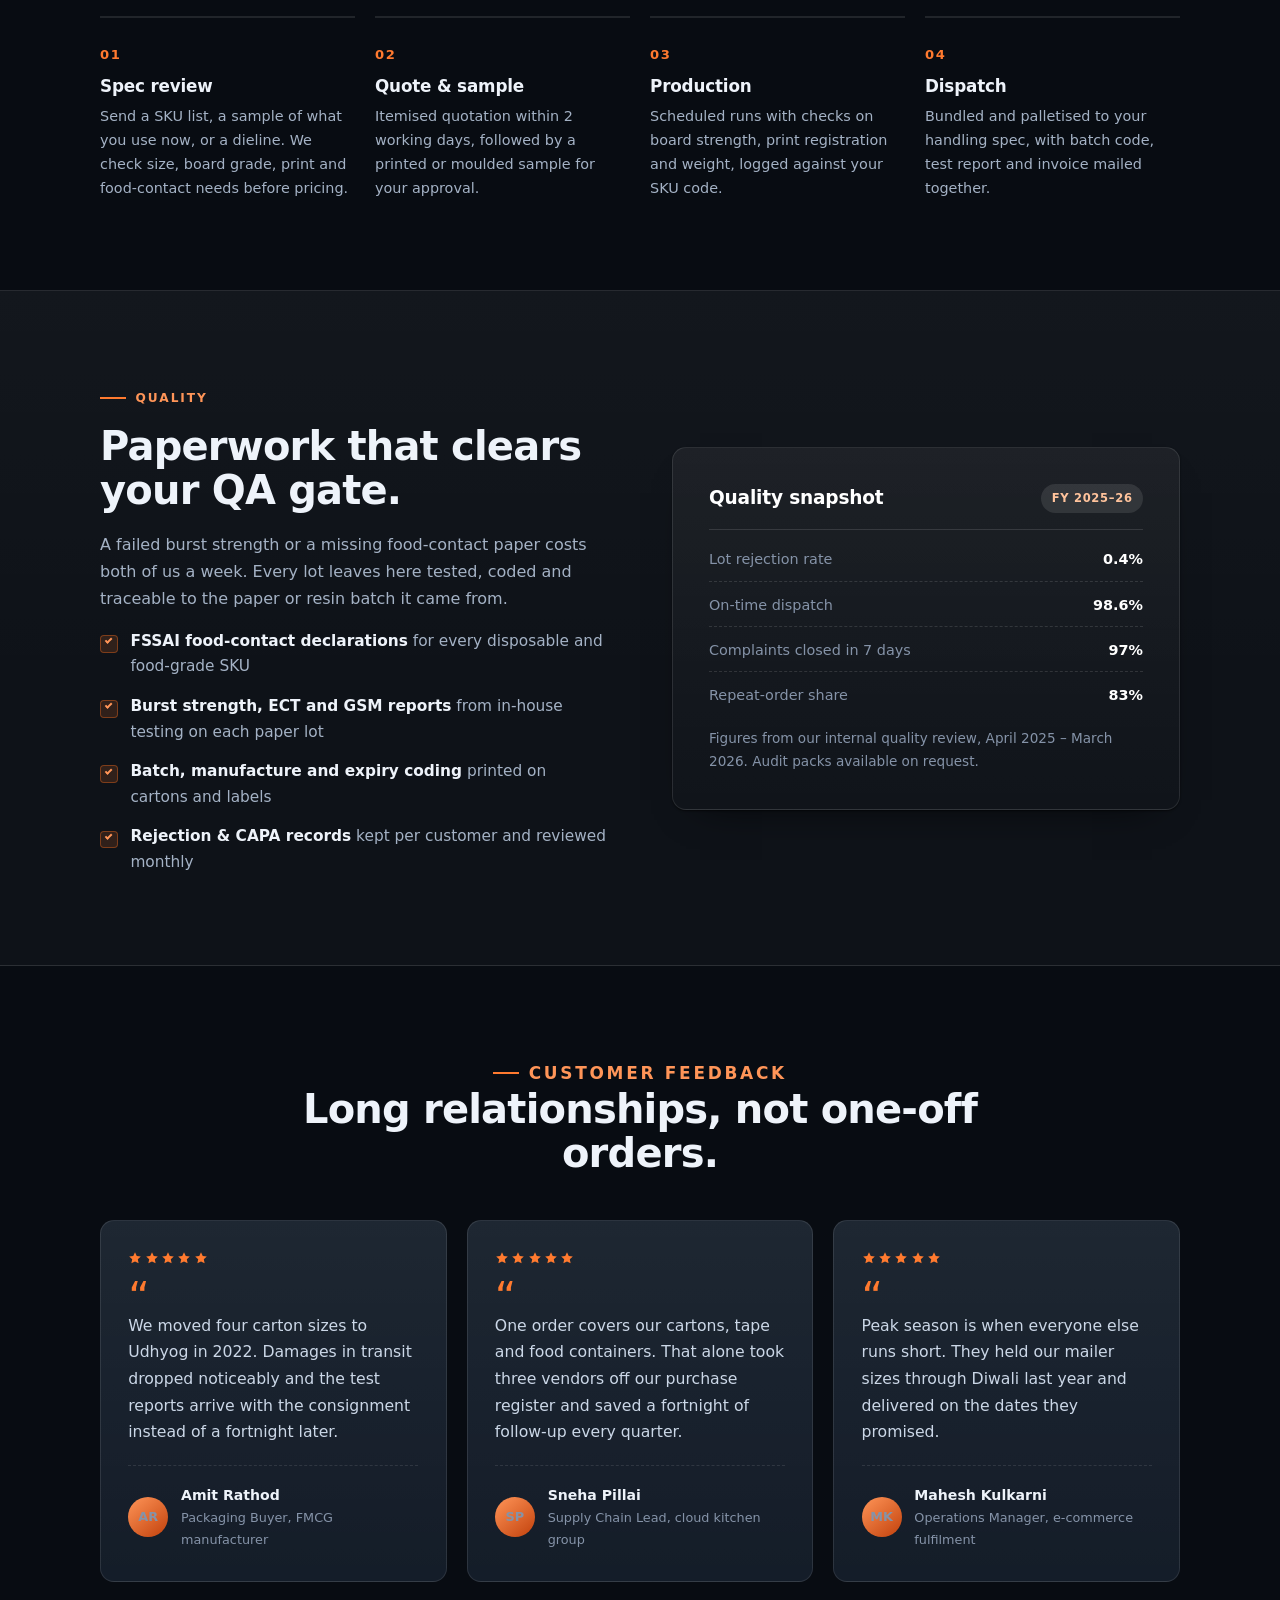
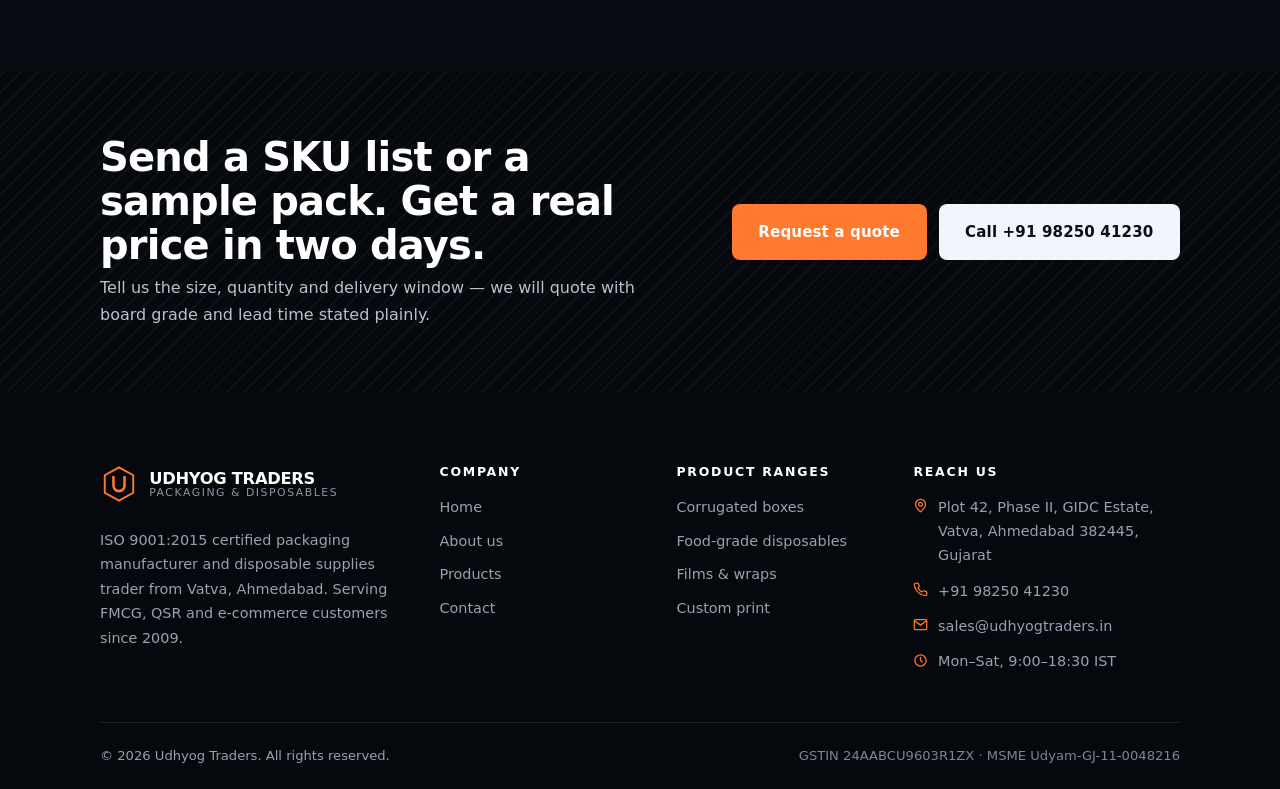
==== commit 5ed3db98: "Harden the site with security headers and enquiry-form abuse limits Add host-agnostic header files a" ====
--- a/index.html
+++ b/index.html
@@ -3,23 +3,15 @@
 <head>
 <meta charset="utf-8">
 <meta name="viewport" content="width=device-width, initial-scale=1">
+<meta http-equiv="Content-Security-Policy" content="default-src 'self'; script-src 'self'; style-src 'self' 'unsafe-inline' https://fonts.googleapis.com; font-src https://fonts.gstatic.com; img-src 'self' data:; connect-src 'self'; form-action 'self'; base-uri 'self'; object-src 'none'; upgrade-insecure-requests">
+<meta name="referrer" content="strict-origin-when-cross-origin">
 <title>Udhyog Traders — Packaging &amp; Disposable Supplies, Ahmedabad</title>
 <meta name="description" content="Udhyog Traders manufactures corrugated boxes, paper bags and food-grade disposables in Ahmedabad and supplies films, tapes and tableware to FMCG, QSR and e-commerce customers across India.">
 <link rel="icon" href="favicon.svg" type="image/svg+xml">
 <link rel="preconnect" href="https://fonts.googleapis.com">
 <link rel="preconnect" href="https://fonts.gstatic.com" crossorigin>
 <link href="https://fonts.googleapis.com/css2?family=Inter:wght@400;500;600;700&family=Space+Grotesk:wght@500;600;700&display=swap" rel="stylesheet">
-<script>
-  (function () {
-    try {
-      if (localStorage.getItem("udhyog-theme") === "light") {
-        document.documentElement.setAttribute("data-theme", "light");
-      }
-    } catch (error) {
-      /* private mode - fall back to the dark default */
-    }
-  })();
-</script>
+<script src="js/theme-init.js"></script>
 <link rel="stylesheet" href="css/styles.css">
 </head>
 <body>
--- a/css/styles.css
+++ b/css/styles.css
@@ -1341,6 +1341,25 @@
 .form-status svg {
   flex: none;
   margin-top: 0.15rem;
+}
+
+.form-status.is-error {
+  border-color: rgba(255, 107, 94, 0.45);
+  background: rgba(255, 107, 94, 0.12);
+  color: #ff948b;
+}
+
+/* Honeypot: off-screen for people and assistive tech, still filled by bots. */
+.hp-field {
+  position: absolute;
+  left: -9999px;
+  width: 1px;
+  height: 1px;
+  margin: 0;
+  padding: 0;
+  overflow: hidden;
+  opacity: 0;
+  pointer-events: none;
 }
 
 .info-card {
@@ -2008,6 +2027,12 @@
   color: #14603a;
 }
 
+html[data-theme="light"] .form-status.is-error {
+  border-color: #f3b5b0;
+  background: #fdf0ef;
+  color: #b42318;
+}
+
 html[data-theme="light"] .map-block {
   background-image: linear-gradient(rgba(13, 17, 23, 0.04) 1px, transparent 1px),
     linear-gradient(90deg, rgba(13, 17, 23, 0.04) 1px, transparent 1px);
